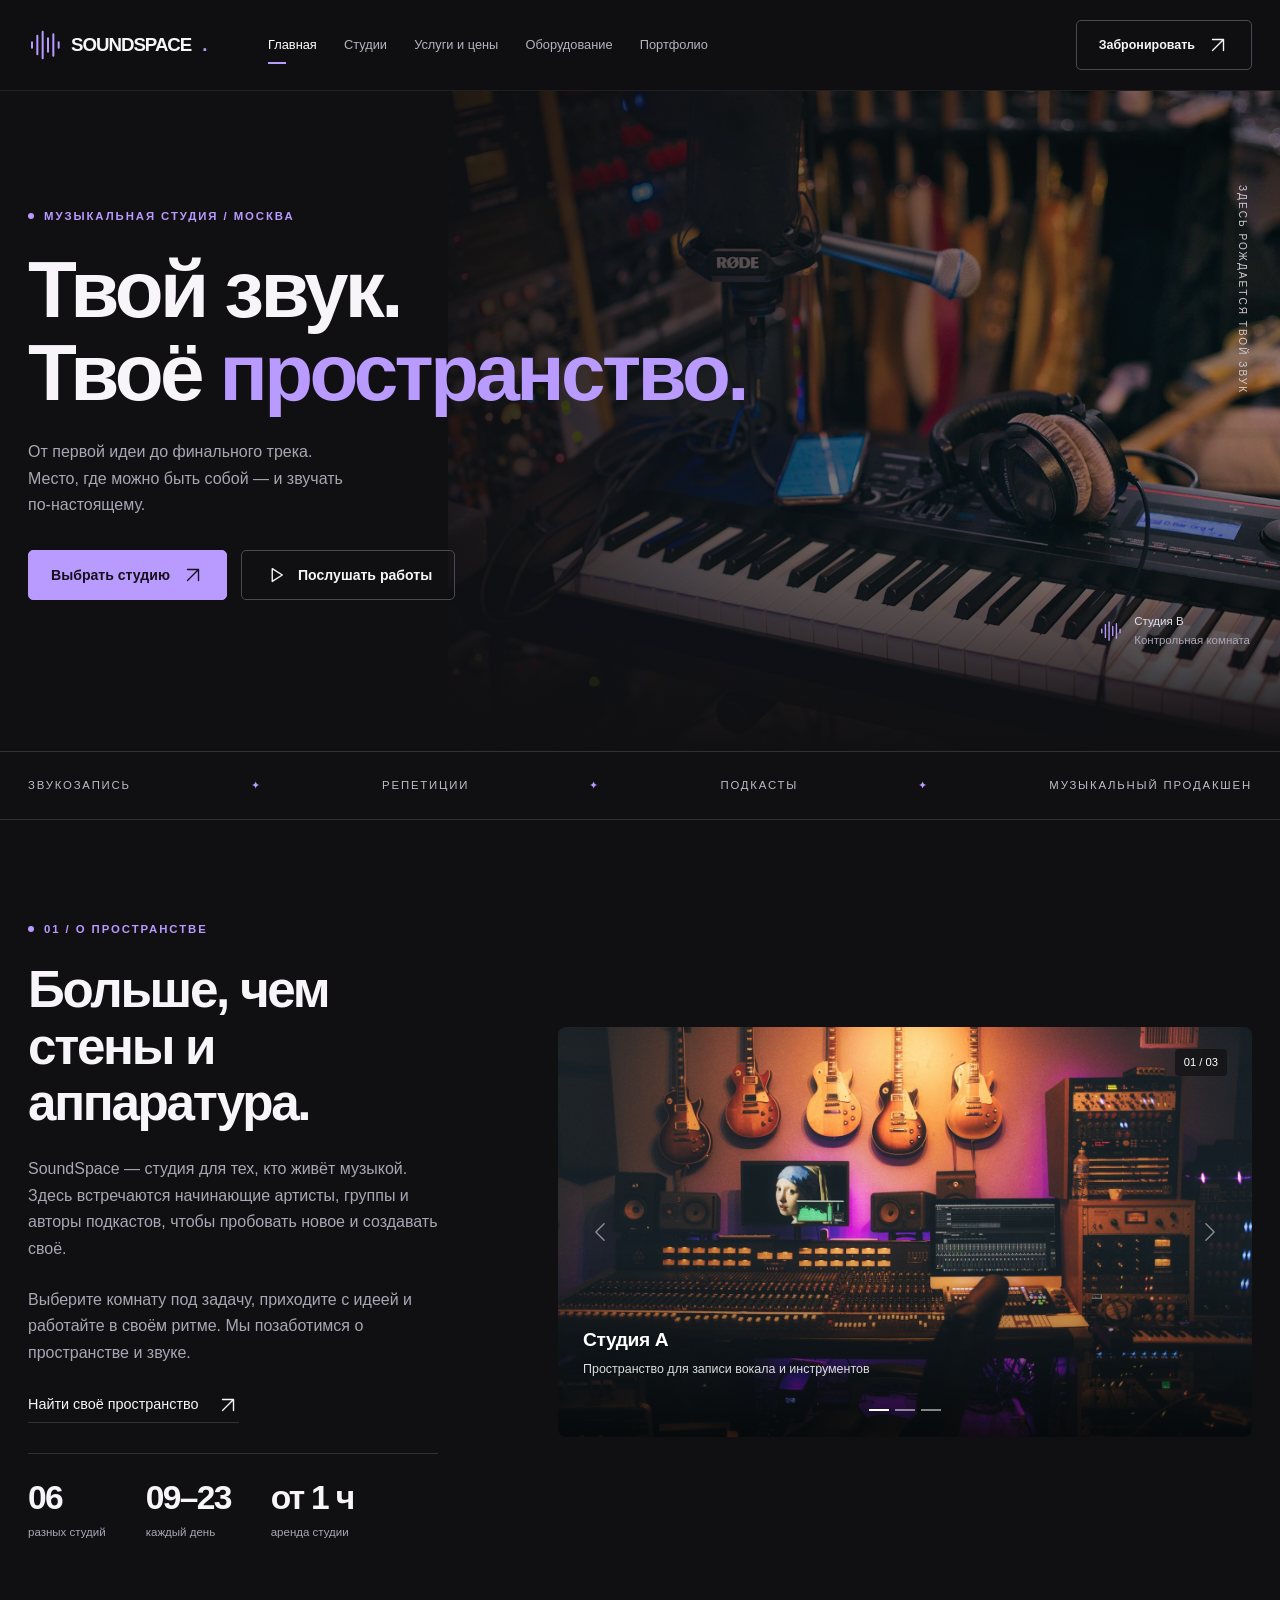
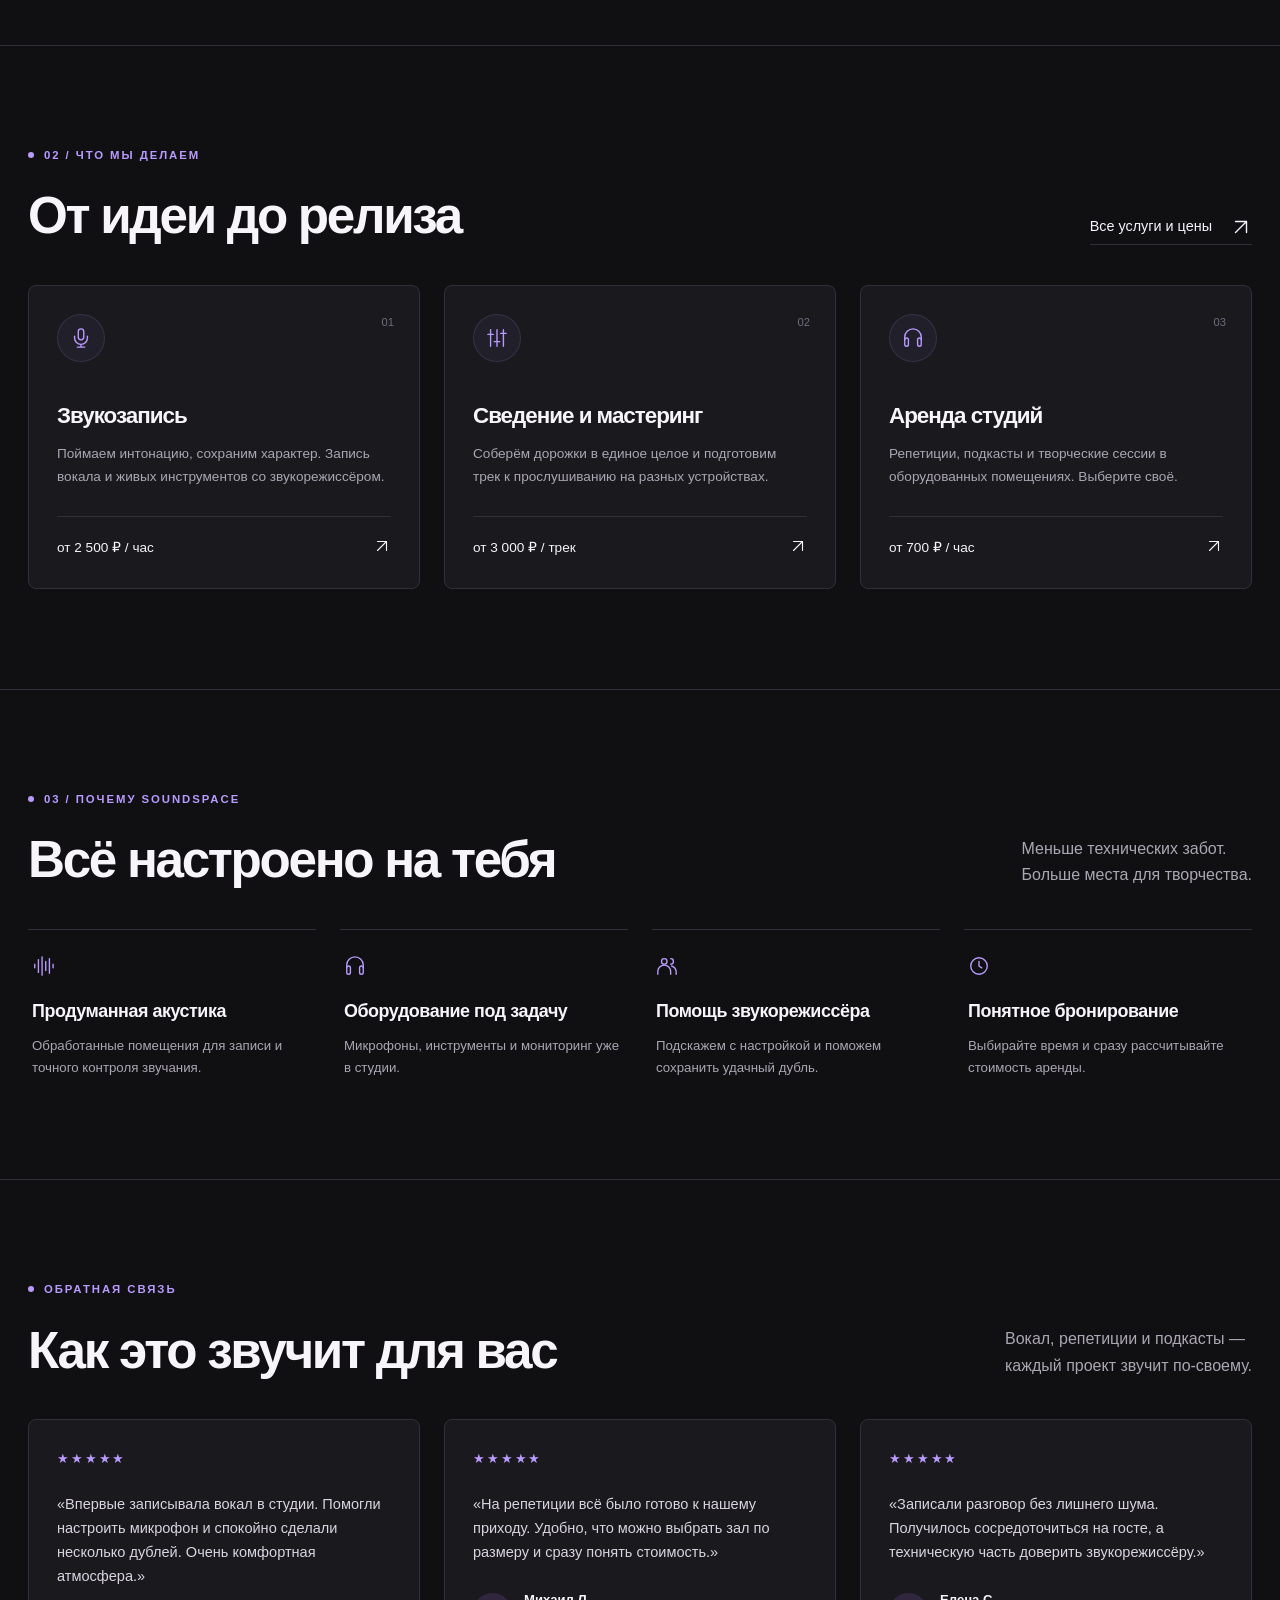
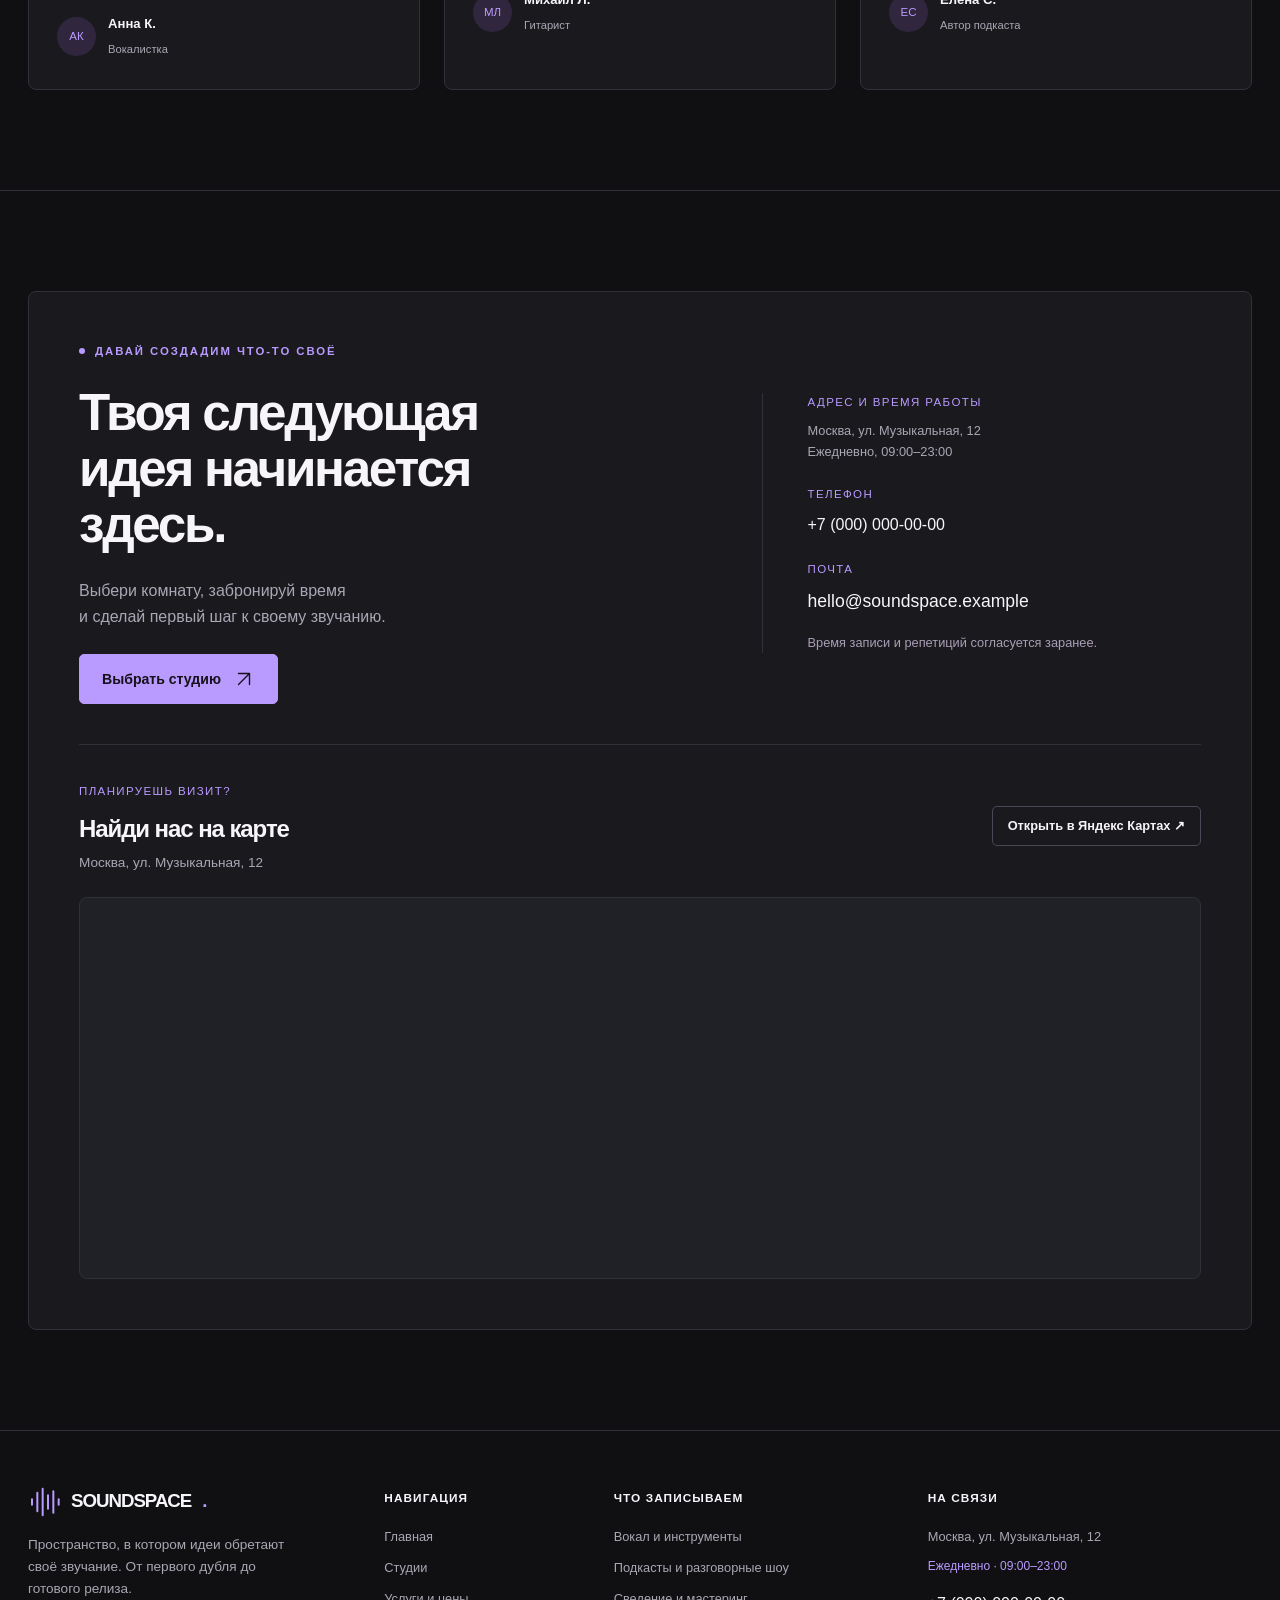
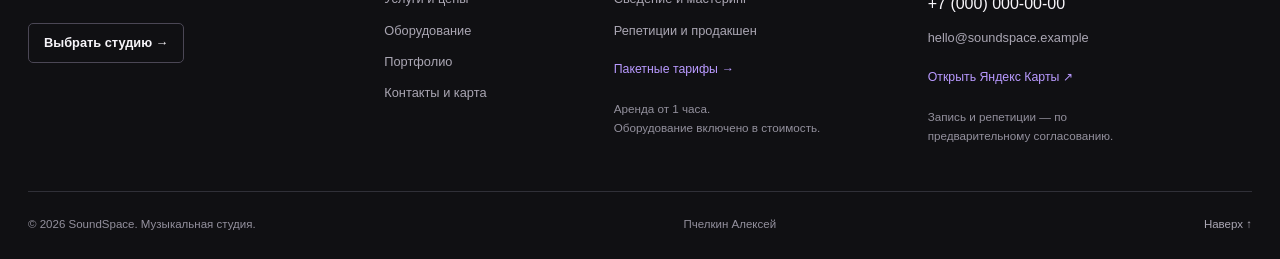
==== index.html @ 77007aad "Add Yandex map and expand shared footer" ====
<!DOCTYPE html>
<html lang="ru" data-bs-theme="dark">
  <head>
    <meta charset="UTF-8">
    <meta name="viewport" content="width=device-width, initial-scale=1">
    <meta name="description" content="Музыкальная студия SoundSpace: звукозапись, репетиции, подкасты и музыкальный продакшен.">
    <meta name="theme-color" content="#101013">
    <title>Музыкальная студия — SoundSpace</title>
    <link rel="icon" href="assets/images/favicon.svg" type="image/svg+xml">
    <link rel="stylesheet" href="assets/vendor/bootstrap/bootstrap.css">
    <link rel="stylesheet" href="assets/css/style.css">
    <script src="assets/vendor/bootstrap/bootstrap.bundle.js" defer></script>
    <script src="assets/js/data.js" defer></script>
    <script src="assets/js/main.js" defer></script>
  </head>
  <body>
    <a class="skip-link" href="#main">Перейти к содержимому</a>
    <header class="site-header">
      <nav class="navbar navbar-expand-lg" aria-label="Главная навигация">
        <div class="container">
          <a class="navbar-brand" href="index.html" aria-label="SoundSpace — главная"><svg class="icon brand-mark" width="24" height="24" viewBox="0 0 24 24" fill="none" stroke="currentColor" stroke-width="1.5" stroke-linecap="round" stroke-linejoin="round" aria-hidden="true"><path d="M3 10v4M7 5v14M11 2v20M15 7v10M19 4v16M23 10v4"/></svg>SOUNDSPACE<span class="accent" aria-hidden="true">.</span></a>
<button class="navbar-toggler" type="button" data-bs-toggle="collapse" data-bs-target="#main-nav" aria-controls="main-nav" aria-expanded="false" aria-label="Открыть меню"><svg class="icon " width="24" height="24" viewBox="0 0 24 24" fill="none" stroke="currentColor" stroke-width="1.5" stroke-linecap="round" stroke-linejoin="round" aria-hidden="true"><path d="M3 6h18M3 12h18M3 18h18"/></svg></button>
          <div class="collapse navbar-collapse" id="main-nav">
            <ul class="navbar-nav">
              <li class="nav-item">
                <a class="nav-link active" aria-current="page" href="index.html">Главная</a>
              </li>
              <li class="nav-item">
                <a class="nav-link "  href="studios.html">Студии</a>
              </li>
              <li class="nav-item">
                <a class="nav-link "  href="services.html">Услуги и цены</a>
              </li>
              <li class="nav-item">
                <a class="nav-link "  href="equipment.html">Оборудование</a>
              </li>
              <li class="nav-item">
                <a class="nav-link "  href="portfolio.html">Портфолио</a>
              </li>
            </ul>
            <a class="btn btn-outline-light nav-book" href="studios.html#studios">Забронировать <svg class="icon " width="24" height="24" viewBox="0 0 24 24" fill="none" stroke="currentColor" stroke-width="1.5" stroke-linecap="round" stroke-linejoin="round" aria-hidden="true"><path d="M6 18 18 6M6 6h12v12"/></svg></a>
          </div>
        </div>
      </nav>
    </header>
    <main id="main" tabindex="-1">
      <section class="hero" aria-labelledby="hero-title">
        <img class="hero-picture" src="assets/images/studio-b.jpg" alt="Микрофон, наушники и клавишные в студийном пространстве" width="1600" height="1067" fetchpriority="high">
        <div class="container">
          <div class="eyebrow">
            Музыкальная студия / Москва
          </div>
          <h1 id="hero-title">
            Твой звук.<span>Твоё <span class="accent" style="display:inline">пространство.</span></span>
          </h1>
          <p class="hero-copy">
            От первой идеи до финального трека.<br>Место, где можно быть собой — и звучать<br class="d-none d-md-block"> по-настоящему.
          </p>
          <div class="hero-actions">
            <a class="btn btn-primary" href="studios.html">Выбрать студию <svg class="icon " width="24" height="24" viewBox="0 0 24 24" fill="none" stroke="currentColor" stroke-width="1.5" stroke-linecap="round" stroke-linejoin="round" aria-hidden="true"><path d="M6 18 18 6M6 6h12v12"/></svg></a><a class="btn btn-outline-light" href="portfolio.html"><svg class="icon " width="24" height="24" viewBox="0 0 24 24" fill="none" stroke="currentColor" stroke-width="1.5" stroke-linecap="round" stroke-linejoin="round" aria-hidden="true"><path d="m9 5 11 7-11 7Z"/></svg>Послушать работы</a>
          </div>
          <span class="hero-topline">ЗДЕСЬ РОЖДАЕТСЯ ТВОЙ ЗВУК</span>
          <div class="hero-caption">
            <svg class="icon " width="24" height="24" viewBox="0 0 24 24" fill="none" stroke="currentColor" stroke-width="1.5" stroke-linecap="round" stroke-linejoin="round" aria-hidden="true"><path d="M3 10v4M7 5v14M11 2v20M15 7v10M19 4v16M23 10v4"/></svg><span>Студия B<br><span class="muted">Контрольная комната</span></span>
          </div>
        </div>
      </section>
      <div class="hero-bottom">
        <div class="container">
          <div class="discipline">
            <span>Звукозапись</span><b>✦</b><span>Репетиции</span><b>✦</b><span>Подкасты</span><b>✦</b><span>Музыкальный продакшен</span>
          </div>
        </div>
      </div>
      <section class="section">
        <div class="container">
          <div class="row g-5 align-items-center">
            <div class="col-lg-5">
              <div class="about-copy">
                <div class="eyebrow">
                  01 / О пространстве
                </div>
                <h2>
                  Больше, чем<br>стены и аппаратура.
                </h2>
                <p>
                  SoundSpace — студия для тех, кто живёт музыкой. Здесь встречаются начинающие артисты, группы и авторы подкастов, чтобы пробовать новое и создавать своё.
                </p>
                <p>
                  Выберите комнату под задачу, приходите с идеей и работайте в своём ритме. Мы позаботимся о пространстве и звуке.
                </p>
                <a class="arrow-link" href="studios.html">Найти своё пространство <svg class="icon " width="24" height="24" viewBox="0 0 24 24" fill="none" stroke="currentColor" stroke-width="1.5" stroke-linecap="round" stroke-linejoin="round" aria-hidden="true"><path d="M6 18 18 6M6 6h12v12"/></svg></a>
                <div class="about-stat">
                  <div>
                    <strong>06</strong><span>разных студий</span>
                  </div>
                  <div>
                    <strong>09–23</strong><span>каждый день</span>
                  </div>
                  <div>
                    <strong>от 1 ч</strong><span>аренда студии</span>
                  </div>
                </div>
              </div>
            </div>
            <div class="col-lg-7">
              <div id="spaces-carousel" class="carousel slide studio-carousel" aria-label="Фотографии помещений">
                <div class="carousel-indicators">
                  <button type="button" data-bs-target="#spaces-carousel" data-bs-slide-to="0" class="active" aria-current="true" aria-label="Фотография 1"></button><button type="button" data-bs-target="#spaces-carousel" data-bs-slide-to="1" class=""  aria-label="Фотография 2"></button><button type="button" data-bs-target="#spaces-carousel" data-bs-slide-to="2" class=""  aria-label="Фотография 3"></button>
                </div>
                <div class="carousel-inner">
                  <div class="carousel-item active">
                    <img src="assets/images/studio-a.jpg" alt="Пространство для записи вокала и инструментов" loading="lazy" width="1600" height="1067">
                    <div class="carousel-caption">
                      <h3>
                        Студия А
                      </h3>
                      <p>
                        Пространство для записи вокала и инструментов
                      </p>
                    </div>
                    <span class="photo-counter">01 / 03</span>
                  </div>
                  <div class="carousel-item ">
                    <img src="assets/images/studio-d.jpg" alt="Репетиционный зал для вашей группы" loading="lazy" width="1600" height="1067">
                    <div class="carousel-caption">
                      <h3>
                        Студия D
                      </h3>
                      <p>
                        Репетиционный зал для вашей группы
                      </p>
                    </div>
                    <span class="photo-counter">02 / 03</span>
                  </div>
                  <div class="carousel-item ">
                    <img src="assets/images/studio-e.jpg" alt="Камерное звучание акустических инструментов" loading="lazy" width="1600" height="1067">
                    <div class="carousel-caption">
                      <h3>
                        Студия E
                      </h3>
                      <p>
                        Камерное звучание акустических инструментов
                      </p>
                    </div>
                    <span class="photo-counter">03 / 03</span>
                  </div>
                </div>
                <button class="carousel-control-prev" type="button" data-bs-target="#spaces-carousel" data-bs-slide="prev"><span class="carousel-control-prev-icon" aria-hidden="true"></span><span class="visually-hidden">Предыдущая фотография</span></button><button class="carousel-control-next" type="button" data-bs-target="#spaces-carousel" data-bs-slide="next"><span class="carousel-control-next-icon" aria-hidden="true"></span><span class="visually-hidden">Следующая фотография</span></button>
              </div>
            </div>
          </div>
        </div>
      </section>
      <section class="section section-line">
        <div class="container">
          <div class="section-heading">
            <div>
              <div class="eyebrow">
                02 / Что мы делаем
              </div>
              <h2 class="mb-0">
                От идеи до релиза
              </h2>
            </div>
            <a class="arrow-link" href="services.html">Все услуги и цены <svg class="icon " width="24" height="24" viewBox="0 0 24 24" fill="none" stroke="currentColor" stroke-width="1.5" stroke-linecap="round" stroke-linejoin="round" aria-hidden="true"><path d="M6 18 18 6M6 6h12v12"/></svg></a>
          </div>
          <div class="row g-4">
            <div class="col-md-4">
              <article class="card service-card">
                <div class="service-icon">
                  <svg class="icon " width="24" height="24" viewBox="0 0 24 24" fill="none" stroke="currentColor" stroke-width="1.5" stroke-linecap="round" stroke-linejoin="round" aria-hidden="true"><rect x="9" y="2" width="6" height="12" rx="3"/><path d="M5 10v2a7 7 0 0 0 14 0v-2M12 19v3M8 22h8"/></svg>
                </div>
                <span class="service-num">01</span>
                <h3>
                  Звукозапись
                </h3>
                <p>
                  Поймаем интонацию, сохраним характер. Запись вокала и живых инструментов со звукорежиссёром.
                </p>
                <a class="price-line" href="services.html"><span>от 2 500 ₽ / час</span><svg class="icon " width="24" height="24" viewBox="0 0 24 24" fill="none" stroke="currentColor" stroke-width="1.5" stroke-linecap="round" stroke-linejoin="round" aria-hidden="true"><path d="M6 18 18 6M6 6h12v12"/></svg></a>
              </article>
            </div>
            <div class="col-md-4">
              <article class="card service-card">
                <div class="service-icon">
                  <svg class="icon " width="24" height="24" viewBox="0 0 24 24" fill="none" stroke="currentColor" stroke-width="1.5" stroke-linecap="round" stroke-linejoin="round" aria-hidden="true"><path d="M5 3v18M12 3v18M19 3v18"/><path d="M2 8h6M9 16h6M16 7h6"/></svg>
                </div>
                <span class="service-num">02</span>
                <h3>
                  Сведение и мастеринг
                </h3>
                <p>
                  Соберём дорожки в единое целое и подготовим трек к прослушиванию на разных устройствах.
                </p>
                <a class="price-line" href="services.html"><span>от 3 000 ₽ / трек</span><svg class="icon " width="24" height="24" viewBox="0 0 24 24" fill="none" stroke="currentColor" stroke-width="1.5" stroke-linecap="round" stroke-linejoin="round" aria-hidden="true"><path d="M6 18 18 6M6 6h12v12"/></svg></a>
              </article>
            </div>
            <div class="col-md-4">
              <article class="card service-card">
                <div class="service-icon">
                  <svg class="icon " width="24" height="24" viewBox="0 0 24 24" fill="none" stroke="currentColor" stroke-width="1.5" stroke-linecap="round" stroke-linejoin="round" aria-hidden="true"><path d="M3 14v-3a9 9 0 0 1 18 0v3"/><rect x="3" y="12" width="4" height="9" rx="2"/><rect x="17" y="12" width="4" height="9" rx="2"/></svg>
                </div>
                <span class="service-num">03</span>
                <h3>
                  Аренда студий
                </h3>
                <p>
                  Репетиции, подкасты и творческие сессии в оборудованных помещениях. Выберите своё.
                </p>
                <a class="price-line" href="services.html"><span>от 700 ₽ / час</span><svg class="icon " width="24" height="24" viewBox="0 0 24 24" fill="none" stroke="currentColor" stroke-width="1.5" stroke-linecap="round" stroke-linejoin="round" aria-hidden="true"><path d="M6 18 18 6M6 6h12v12"/></svg></a>
              </article>
            </div>
          </div>
        </div>
      </section>
      <section class="section section-line">
        <div class="container">
          <div class="section-heading">
            <div>
              <div class="eyebrow">
                03 / Почему SoundSpace
              </div>
              <h2 class="mb-0">
                Всё настроено на тебя
              </h2>
            </div>
            <p>
              Меньше технических забот.<br>Больше места для творчества.
            </p>
          </div>
          <div class="row g-4">
            <div class="col-sm-6 col-lg-3">
              <div class="feature">
                <svg class="icon " width="24" height="24" viewBox="0 0 24 24" fill="none" stroke="currentColor" stroke-width="1.5" stroke-linecap="round" stroke-linejoin="round" aria-hidden="true"><path d="M3 10v4M7 5v14M11 2v20M15 7v10M19 4v16M23 10v4"/></svg>
                <h3>
                  Продуманная акустика
                </h3>
                <p>
                  Обработанные помещения для записи и точного контроля звучания.
                </p>
              </div>
            </div>
            <div class="col-sm-6 col-lg-3">
              <div class="feature">
                <svg class="icon " width="24" height="24" viewBox="0 0 24 24" fill="none" stroke="currentColor" stroke-width="1.5" stroke-linecap="round" stroke-linejoin="round" aria-hidden="true"><path d="M3 14v-3a9 9 0 0 1 18 0v3"/><rect x="3" y="12" width="4" height="9" rx="2"/><rect x="17" y="12" width="4" height="9" rx="2"/></svg>
                <h3>
                  Оборудование под задачу
                </h3>
                <p>
                  Микрофоны, инструменты и мониторинг уже в студии.
                </p>
              </div>
            </div>
            <div class="col-sm-6 col-lg-3">
              <div class="feature">
                <svg class="icon " width="24" height="24" viewBox="0 0 24 24" fill="none" stroke="currentColor" stroke-width="1.5" stroke-linecap="round" stroke-linejoin="round" aria-hidden="true"><circle cx="9" cy="7" r="3"/><path d="M2 21v-3a7 7 0 0 1 14 0v3M16 4a3 3 0 0 1 0 6M22 21v-3a7 7 0 0 0-5-6"/></svg>
                <h3>
                  Помощь звукорежиссёра
                </h3>
                <p>
                  Подскажем с настройкой и поможем сохранить удачный дубль.
                </p>
              </div>
            </div>
            <div class="col-sm-6 col-lg-3">
              <div class="feature">
                <svg class="icon " width="24" height="24" viewBox="0 0 24 24" fill="none" stroke="currentColor" stroke-width="1.5" stroke-linecap="round" stroke-linejoin="round" aria-hidden="true"><circle cx="12" cy="12" r="9"/><path d="M12 7v5l3 2"/></svg>
                <h3>
                  Понятное бронирование
                </h3>
                <p>
                  Выбирайте время и сразу рассчитывайте стоимость аренды.
                </p>
              </div>
            </div>
          </div>
        </div>
      </section>
      <section class="section section-line">
        <div class="container">
          <div class="section-heading">
            <div>
              <div class="eyebrow">
                Обратная связь
              </div>
              <h2 class="mb-0">
                Как это звучит для вас
              </h2>
            </div>
            <p>
              Вокал, репетиции и подкасты —<br>каждый проект звучит по-своему.
            </p>
          </div>
          <div class="row g-4">
            <div class="col-md-4">
              <article class="review-card">
                <div class="stars" aria-label="Оценка: 5 из 5">
                  ★★★★★
                </div>
                <blockquote>«Впервые записывала вокал в студии. Помогли настроить микрофон и спокойно сделали несколько дублей. Очень комфортная атмосфера.»</blockquote>
                <div class="review-person">
                  <span class="avatar" aria-hidden="true">АК</span>
                  <div>
                    <strong>Анна К.</strong><small>Вокалистка</small>
                  </div>
                </div>
              </article>
            </div>
            <div class="col-md-4">
              <article class="review-card">
                <div class="stars" aria-label="Оценка: 5 из 5">
                  ★★★★★
                </div>
                <blockquote>«На репетиции всё было готово к нашему приходу. Удобно, что можно выбрать зал по размеру и сразу понять стоимость.»</blockquote>
                <div class="review-person">
                  <span class="avatar" aria-hidden="true">МЛ</span>
                  <div>
                    <strong>Михаил Л.</strong><small>Гитарист</small>
                  </div>
                </div>
              </article>
            </div>
            <div class="col-md-4">
              <article class="review-card">
                <div class="stars" aria-label="Оценка: 5 из 5">
                  ★★★★★
                </div>
                <blockquote>«Записали разговор без лишнего шума. Получилось сосредоточиться на госте, а техническую часть доверить звукорежиссёру.»</blockquote>
                <div class="review-person">
                  <span class="avatar" aria-hidden="true">ЕС</span>
                  <div>
                    <strong>Елена С.</strong><small>Автор подкаста</small>
                  </div>
                </div>
              </article>
            </div>
          </div>
        </div>
      </section>
      <section class="section section-line" id="contacts">
        <div class="container">
          <div class="contact-panel">
            <div class="row g-5 align-items-center">
              <div class="col-lg-7">
                <div class="eyebrow">
                  Давай создадим что-то своё
                </div>
                <h2>
                  Твоя следующая<br>идея начинается здесь.
                </h2>
                <p class="mt-4 mb-4">
                  Выбери комнату, забронируй время<br>и сделай первый шаг к своему звучанию.
                </p>
                <a class="btn btn-primary" href="studios.html">Выбрать студию <svg class="icon " width="24" height="24" viewBox="0 0 24 24" fill="none" stroke="currentColor" stroke-width="1.5" stroke-linecap="round" stroke-linejoin="round" aria-hidden="true"><path d="M6 18 18 6M6 6h12v12"/></svg></a>
              </div>
              <div class="col-lg-5">
                <div class="contact-details">
                  <div class="contact-group">
                    <span class="small-label">Адрес и время работы</span>
                    <p>
                      Москва, ул. Музыкальная, 12<br>Ежедневно, 09:00–23:00
                    </p>
                  </div>
                  <div class="contact-group">
                    <span class="small-label">Телефон</span><span>+7 (000) 000-00-00</span>
                  </div>
                  <div class="contact-group">
                    <span class="small-label">Почта</span><a href="mailto:hello@soundspace.example">hello@soundspace.example</a>
                  </div>
                  <p class="form-text mt-3 mb-0">
                    Время записи и репетиций согласуется заранее.
                  </p>
                </div>
              </div>
            </div>
            <div class="contact-map" id="studio-map" role="region" aria-labelledby="studio-map-heading">
              <div class="contact-map-heading">
                <div>
                  <span class="small-label accent">Планируешь визит?</span>
                  <h3 id="studio-map-heading">Найди нас на карте</h3>
                  <p>Москва, ул. Музыкальная, 12</p>
                </div>
                <a class="btn btn-outline-light btn-sm" href="https://yandex.ru/maps/?mode=search&amp;text=%D0%9C%D0%BE%D1%81%D0%BA%D0%B2%D0%B0%2C%20%D1%83%D0%BB.%20%D0%9C%D1%83%D0%B7%D1%8B%D0%BA%D0%B0%D0%BB%D1%8C%D0%BD%D0%B0%D1%8F%2C%2012" target="_blank" rel="noopener noreferrer">Открыть в Яндекс Картах ↗</a>
              </div>
              <div class="contact-map-frame">
                <iframe src="https://yandex.ru/map-widget/v1/?mode=search&amp;text=%D0%9C%D0%BE%D1%81%D0%BA%D0%B2%D0%B0%2C%20%D1%83%D0%BB.%20%D0%9C%D1%83%D0%B7%D1%8B%D0%BA%D0%B0%D0%BB%D1%8C%D0%BD%D0%B0%D1%8F%2C%2012&amp;lang=ru_RU" title="Яндекс Карта: Москва, ул. Музыкальная, 12" width="1120" height="380" loading="lazy" referrerpolicy="strict-origin-when-cross-origin" allowfullscreen></iframe>
              </div>
            </div>
          </div>
        </div>
      </section>
    </main>
    <footer class="site-footer">
      <div class="container">
        <div class="footer-top">
          <div class="footer-brand">
            <a class="navbar-brand" href="index.html" aria-label="SoundSpace — главная"><svg class="icon brand-mark" width="24" height="24" viewBox="0 0 24 24" fill="none" stroke="currentColor" stroke-width="1.5" stroke-linecap="round" stroke-linejoin="round" aria-hidden="true"><path d="M3 10v4M7 5v14M11 2v20M15 7v10M19 4v16M23 10v4"/></svg>SOUNDSPACE<span class="accent" aria-hidden="true">.</span></a>
            <p class="footer-description">
              Пространство, в котором идеи обретают своё звучание. От первого дубля до готового релиза.
            </p>
            <a class="btn btn-outline-light btn-sm footer-book" href="studios.html#studios">Выбрать студию →</a>
          </div>
          <nav class="footer-column" aria-label="Навигация в подвале">
            <h2 class="footer-heading">Навигация</h2>
            <ul class="footer-links">
              <li><a href="index.html">Главная</a></li>
              <li><a href="studios.html">Студии</a></li>
              <li><a href="services.html">Услуги и цены</a></li>
              <li><a href="equipment.html">Оборудование</a></li>
              <li><a href="portfolio.html">Портфолио</a></li>
              <li><a href="index.html#contacts">Контакты и карта</a></li>
            </ul>
          </nav>
          <div class="footer-column">
            <h2 class="footer-heading">Что записываем</h2>
            <ul class="footer-services">
              <li>Вокал и инструменты</li>
              <li>Подкасты и разговорные шоу</li>
              <li>Сведение и мастеринг</li>
              <li>Репетиции и продакшен</li>
            </ul>
            <a class="footer-accent-link" href="services.html#packages">Пакетные тарифы →</a>
            <p class="footer-note">Аренда от 1 часа.<br>Оборудование включено в стоимость.</p>
          </div>
          <div class="footer-column">
            <h2 class="footer-heading">На связи</h2>
            <address class="footer-contacts">
              <a href="index.html#studio-map">Москва, ул. Музыкальная, 12</a>
              <span class="footer-hours">Ежедневно · 09:00–23:00</span>
              <a class="footer-phone" href="tel:+70000000000">+7 (000) 000-00-00</a>
              <a href="mailto:hello@soundspace.example">hello@soundspace.example</a>
            </address>
            <a class="footer-accent-link" href="https://yandex.ru/maps/?mode=search&amp;text=%D0%9C%D0%BE%D1%81%D0%BA%D0%B2%D0%B0%2C%20%D1%83%D0%BB.%20%D0%9C%D1%83%D0%B7%D1%8B%D0%BA%D0%B0%D0%BB%D1%8C%D0%BD%D0%B0%D1%8F%2C%2012" target="_blank" rel="noopener noreferrer">Открыть Яндекс Карты ↗</a>
            <p class="footer-note">Запись и репетиции — по предварительному согласованию.</p>
          </div>
        </div>
        <div class="footer-bottom">
          <span>© 2026 SoundSpace. Музыкальная студия.</span><span>Пчелкин Алексей</span><a class="muted" href="#main">Наверх ↑</a>
        </div>
      </div>
    </footer>
    <noscript>
    <p class="container site-note">
      Включите JavaScript для работы фильтров, вкладок, каруселей, форм и модальных окон.
    </p>
    </noscript>
  </body>
</html>
---- assets/css/style.css ----
/* Общие стили сайта SoundSpace. Сетка и компоненты — Bootstrap. */
:root {
  --bg:#101013;
  --panel:#19191e;
  --panel-light:#202027;
  --line:#303038;
  --text:#f7f5fa;
  --muted:#aaa6b3;
  --accent:#b99aff;
  --accent-strong:#9a70ef;
  --bs-body-bg:var(--bg);
  --bs-body-color:var(--text);
  --bs-border-color:var(--line);
  --bs-primary:#b99aff;
  --bs-link-color:#b99aff;
  --bs-link-hover-color:#d3bfff;
  --bs-body-font-family:Arial,Helvetica,sans-serif;
}
html {
  scroll-behavior:smooth;
  scroll-padding-top:100px;
}
body {
  margin:0;
  font-size:16px;
  line-height:1.65;
  -webkit-font-smoothing:antialiased;
}
h1,h2,h3,h4 {
  font-weight:600;
  line-height:1.1;
  letter-spacing:-.045em;
}
h1 {
  font-size:clamp(2.75rem,6.5vw,5.5rem);
}
h2 {
  font-size:clamp(2rem,4vw,3.25rem);
}
h3 {
  font-size:1.5rem;
}
p {
  color:var(--muted);
}
a {
  text-decoration:none;
}
button,a,input,select,textarea {
  touch-action:manipulation;
}
button {
  font-family:inherit;
}
img {
  max-width:100%;
  object-fit:cover;
}
::selection {
  background:var(--accent);
  color:var(--bg);
}
:focus-visible {
  outline:3px solid var(--accent);
  outline-offset:5px;
}
main:focus {
  outline:none;
}
[hidden] {
  display:none!important;
}
.container {
  max-width:1280px;
  padding-right:28px;
  padding-left:28px;
}
.section {
  padding:100px 0;
}
.section-sm {
  padding:65px 0;
}
.section-line {
  border-top:1px solid var(--line);
}
.eyebrow {
  font-size:.71rem;
  font-weight:600;
  letter-spacing:.17em;
  text-transform:uppercase;
  color:var(--accent);
  margin-bottom:24px;
  display:flex;
  align-items:center;
  gap:10px;
}
.eyebrow:before {
  content:"";
  width:6px;
  height:6px;
  background:var(--accent);
  border-radius:50%;
  flex-shrink:0;
}
.section-title {
  margin-bottom:18px;
}
.section-heading {
  display:flex;
  justify-content:space-between;
  gap:30px;
  align-items:end;
  margin-bottom:40px;
}
.section-heading p {
  max-width:360px;
  margin:0;
}
.accent {
  color:var(--accent);
}
.muted {
  color:var(--muted);
}
.small-label {
  font-size:.72rem;
  letter-spacing:.12em;
  text-transform:uppercase;
}
.mono {
  font-variant-numeric:tabular-nums;
}
.icon {
  width:22px;
  height:22px;
  vertical-align:middle;
  flex-shrink:0;
}
.icon-lg {
  width:32px;
  height:32px;
}
.arrow-link {
  color:var(--text);
  font-size:.9rem;
  display:inline-flex;
  align-items:center;
  gap:18px;
  padding-bottom:5px;
  border-bottom:1px solid var(--line);
}
.arrow-link:hover {
  color:var(--accent);
  border-color:var(--accent);
}
.btn {
  padding:13px 22px;
  border-radius:5px;
  font-size:.88rem;
  font-weight:600;
  display:inline-flex;
  justify-content:center;
  align-items:center;
  gap:12px;
  min-height:48px;
}
.btn-primary {
  --bs-btn-bg:var(--accent);
  --bs-btn-color:#151019;
  --bs-btn-border-color:var(--accent);
  --bs-btn-hover-bg:#cbb2ff;
  --bs-btn-hover-color:#151019;
  --bs-btn-hover-border-color:#cbb2ff;
  --bs-btn-active-bg:#d3bfff;
  --bs-btn-active-color:#151019;
  --bs-btn-active-border-color:#d3bfff;
  --bs-btn-disabled-bg:#6a547f;
  --bs-btn-disabled-color:#fff;
  --bs-btn-disabled-border-color:#6a547f;
}
.btn-outline-light {
  --bs-btn-border-color:#4b4755;
  --bs-btn-color:var(--text);
  --bs-btn-hover-bg:#292530;
  --bs-btn-hover-color:#fff;
  --bs-btn-hover-border-color:var(--accent);
  --bs-btn-active-bg:#292530;
  --bs-btn-active-color:#fff;
}
.btn-sm {
  min-height:40px;
  padding:9px 15px;
  font-size:.8rem;
}
.skip-link {
  position:fixed;
  top:12px;
  left:12px;
  z-index:9999;
  transform:translateY(-160%);
  background:var(--accent);
  color:#101013;
  padding:10px 18px;
}
.skip-link:focus {
  transform:translateY(0);
}
/* Навигация и подвал одинаковы на пяти страницах. */
.site-header {
  border-bottom:1px solid #ffffff12;
  background:#101013f5;
  position:sticky;
  top:0;
  z-index:1020;
  backdrop-filter:blur(12px);
}
.navbar {
  min-height:90px;
  padding:12px 0;
}
.navbar-brand {
  color:var(--text);
  display:flex;
  align-items:center;
  gap:11px;
  font-size:1.17rem;
  font-weight:750;
  letter-spacing:-.055em;
  margin-right:48px;
}
.navbar-brand:hover {
  color:var(--accent);
}
.brand-mark {
  width:32px;
  height:32px;
  color:var(--accent);
}
.nav-link {
  font-size:.8rem;
  color:#b6b2c0;
  padding:.65rem .85rem!important;
  position:relative;
}
.nav-link:hover,.nav-link:focus {
  color:#fff;
}
.navbar-nav .nav-link.active {
  color:#fff;
}
.navbar-nav .nav-link.active:after {
  content:"";
  position:absolute;
  left:.85rem;
  bottom:2px;
  width:18px;
  height:2px;
  background:var(--accent);
}
.navbar-toggler {
  border:1px solid var(--line);
  padding:8px 10px;
  color:#fff;
}
.nav-book {
  margin-left:auto;
  font-size:.78rem;
  min-height:42px;
}
.site-footer {
  padding:55px 0 25px;
  border-top:1px solid var(--line);
}
.footer-top {
  display:grid;
  grid-template-columns:minmax(0,1.15fr) minmax(0,.7fr) minmax(0,1fr) minmax(0,1.15fr);
  gap:32px;
  margin-bottom:45px;
}
.footer-brand .navbar-brand {
  margin-right:0;
}
.footer-description {
  max-width:270px;
  font-size:.85rem;
  margin:16px 0 0;
}
.footer-book {
  margin-top:22px;
}
.footer-heading {
  font-size:.74rem;
  letter-spacing:.09em;
  line-height:1.4;
  text-transform:uppercase;
  color:var(--text);
  margin:4px 0 20px;
}
.footer-links,.footer-services {
  list-style:none;
  padding:0;
  margin:0;
  display:grid;
  gap:10px;
  font-size:.8rem;
  color:var(--muted);
}
.footer-links a,.footer-contacts a {
  color:var(--muted);
  overflow-wrap:anywhere;
}
.footer-links a:hover,.footer-contacts a:hover {
  color:var(--text);
}
.footer-accent-link {
  display:inline-block;
  font-size:.77rem;
  margin-top:18px;
  color:var(--accent);
}
.footer-accent-link:hover {
  color:#d3bfff;
}
.footer-contacts {
  display:grid;
  gap:10px;
  margin:0;
  font-style:normal;
  font-size:.8rem;
}
.footer-hours {
  color:var(--accent);
  font-size:.75rem;
}
.footer-contacts .footer-phone {
  color:var(--text);
  font-size:1rem;
  margin-top:4px;
}
.footer-bottom {
  padding-top:23px;
  border-top:1px solid var(--line);
  display:flex;
  justify-content:space-between;
  gap:15px;
  color:#93909d;
  font-size:.72rem;
}
.footer-note {
  font-size:.73rem;
  color:#93909d;
  max-width:235px;
  margin:18px 0 0;
}
.site-note {
  font-size:.76rem;
  color:var(--muted);
  border-left:2px solid var(--accent);
  padding-left:14px;
  margin-top:22px;
}
/* Главная страница. */
.hero {
  min-height:660px;
  position:relative;
  display:flex;
  align-items:center;
  overflow:hidden;
}
.hero-picture {
  position:absolute;
  inset:0 0 0 35%;
  width:65%;
  height:100%;
  opacity:.75;
  object-position:50% 48%;
}
.hero:after {
  content:"";
  position:absolute;
  inset:0;
  background:linear-gradient(90deg,#101013 9%,#101013f5 30%,#10101388 58%,#1010130a),linear-gradient(0deg,#101013,transparent 32%);
}
.hero .container {
  position:relative;
  z-index:1;
  padding-top:65px;
  padding-bottom:100px;
}
.hero h1 {
  max-width:800px;
  margin-bottom:25px;
  line-height:1.03;
  font-size:clamp(3rem,6.25vw,5.8rem);
}
.hero h1 span {
  display:block;
}
.hero-copy {
  max-width:410px;
  font-size:1rem;
  margin-bottom:32px;
}
.hero-actions {
  display:flex;
  gap:14px;
  flex-wrap:wrap;
}
.hero-caption {
  position:absolute;
  right:30px;
  bottom:50px;
  display:flex;
  gap:13px;
  align-items:center;
  font-size:.72rem;
  color:#e5dfed;
}
.hero-caption .icon {
  color:var(--accent);
}
.hero-topline {
  position:absolute;
  right:30px;
  top:43px;
  color:#d1cbd7;
  font-size:.63rem;
  letter-spacing:.2em;
  writing-mode:vertical-rl;
}
.hero-bottom {
  border-bottom:1px solid var(--line);
  border-top:1px solid var(--line);
}
.discipline {
  display:flex;
  justify-content:space-between;
  align-items:center;
  gap:18px;
  padding:24px 0;
  font-size:.71rem;
  letter-spacing:.16em;
  text-transform:uppercase;
  color:#c0bbc9;
}
.discipline b {
  color:var(--accent);
  font-weight:400;
}
.about-copy {
  max-width:410px;
}
.about-copy p {
  margin:25px 0;
}
.about-stat {
  display:flex;
  gap:40px;
  border-top:1px solid var(--line);
  padding-top:24px;
  margin-top:30px;
}
.about-stat strong {
  display:block;
  font-size:2.1rem;
  color:var(--text);
  letter-spacing:-.05em;
  line-height:1.2;
}
.about-stat span {
  font-size:.72rem;
  color:var(--muted);
}
.studio-carousel {
  --bs-carousel-caption-color:#fff;
  --bs-carousel-indicator-active-bg:#fff;
  --bs-carousel-control-icon-filter:none;
  border-radius:8px;
  overflow:hidden;
  position:relative;
}
.studio-carousel .carousel-item img {
  width:100%;
  height:410px;
}
.studio-carousel:after {
  pointer-events:none;
  content:"";
  position:absolute;
  inset:55% 0 0;
  background:linear-gradient(transparent,#000a);
}
.studio-carousel .carousel-caption {
  left:25px;
  bottom:38px;
  right:25px;
  text-align:left;
  z-index:1;
}
.studio-carousel .carousel-caption h3 {
  font-size:1.2rem;
  letter-spacing:-.02em;
}
.studio-carousel .carousel-caption p {
  font-size:.78rem;
  color:#ddd;
  margin:0;
}
.carousel-indicators {
  z-index:2;
}
.carousel-indicators [data-bs-target] {
  width:20px;
  height:2px;
}
.carousel-control-prev,.carousel-control-next {
  width:12%;
  z-index:2;
}
.carousel-control-prev-icon,.carousel-control-next-icon {
  width:22px;
  height:22px;
}
.service-card {
  background:var(--panel);
  border:1px solid var(--line);
  border-radius:8px;
  padding:28px;
  height:100%;
  transition:border-color .2s,transform .2s;
  position:relative;
}
.service-card:hover {
  border-color:#736186;
  transform:translateY(-3px);
}
.service-icon {
  color:var(--accent);
  width:48px;
  height:48px;
  display:flex;
  align-items:center;
  justify-content:center;
  background:#b99aff0d;
  border:1px solid #b99aff22;
  border-radius:50%;
  margin-bottom:42px;
}
.service-card .service-num {
  position:absolute;
  right:25px;
  top:27px;
  color:#716b7c;
  font-size:.7rem;
}
.service-card h3 {
  font-size:1.4rem;
  margin-bottom:15px;
}
.service-card p {
  font-size:.85rem;
  margin-bottom:28px;
}
.service-card .price-line {
  padding-top:20px;
  border-top:1px solid var(--line);
  display:flex;
  justify-content:space-between;
  gap:15px;
  font-size:.85rem;
}
.service-card .price-line .icon {
  width:18px;
  height:18px;
}
.service-card a {
  color:var(--text);
}
.feature {
  border-top:1px solid var(--line);
  padding:25px 4px 0;
}
.feature .icon {
  color:var(--accent);
  margin-bottom:25px;
}
.feature h3 {
  font-size:1.12rem;
  letter-spacing:-.025em;
  margin-bottom:14px;
}
.feature p {
  font-size:.83rem;
  margin:0;
}
.review-card {
  padding:28px;
  background:var(--panel);
  border:1px solid var(--line);
  border-radius:8px;
  height:100%;
}
.stars {
  color:var(--accent);
  font-size:.82rem;
  letter-spacing:.14em;
  margin-bottom:22px;
}
.review-card blockquote {
  color:#d9d4e0;
  font-size:.91rem;
  margin:0 0 25px;
}
.review-person {
  display:flex;
  align-items:center;
  gap:12px;
}
.avatar {
  display:grid;
  place-items:center;
  width:39px;
  height:39px;
  background:#30263e;
  color:var(--accent);
  border-radius:50%;
  font-size:.72rem;
}
.review-person strong {
  font-size:.82rem;
  display:block;
}
.review-person small {
  font-size:.7rem;
  color:var(--muted);
}
.contact-panel {
  padding:50px;
  background:var(--panel);
  border:1px solid var(--line);
  border-radius:8px;
}
.contact-panel h2 {
  max-width:500px;
}
.contact-details {
  padding-left:45px;
  border-left:1px solid var(--line);
}
.contact-details a {
  color:var(--text);
  font-size:1.1rem;
}
.contact-details p {
  font-size:.8rem;
  margin-bottom:10px;
}
.contact-details .small-label {
  color:var(--accent);
  display:block;
  margin-bottom:8px;
}
.contact-details .contact-group+.contact-group {
  margin-top:22px;
}
.contact-map {
  margin-top:40px;
  padding-top:32px;
  border-top:1px solid var(--line);
}
.contact-map-heading {
  display:flex;
  justify-content:space-between;
  align-items:center;
  gap:24px;
  margin-bottom:22px;
}
.contact-map-heading h3 {
  margin:12px 0 10px;
}
.contact-map-heading p {
  margin:0;
  font-size:.85rem;
}
.contact-map-heading .btn {
  flex-shrink:0;
}
.contact-map-frame {
  overflow:hidden;
  border:1px solid var(--line);
  border-radius:8px;
  background:var(--panel-light);
}
.contact-map-frame iframe {
  display:block;
  width:100%;
  height:380px;
  border:0;
  color-scheme:light;
}
/* Внутренние страницы, карточки и фильтры. */
.page-heading {
  padding:65px 0 45px;
}
.breadcrumb {
  font-size:.72rem;
  --bs-breadcrumb-divider-color:#777080;
  margin-bottom:35px;
}
.breadcrumb a {
  color:var(--muted);
}
.breadcrumb-item.active {
  color:var(--accent);
}
.page-heading h1 {
  font-size:clamp(2.8rem,5.2vw,4.5rem);
  margin-bottom:20px;
}
.page-heading .page-intro {
  max-width:600px;
  font-size:.98rem;
  margin:0;
}
.page-count {
  color:var(--accent);
  font-size:5rem;
  line-height:1;
  letter-spacing:-.07em;
}
.page-count span {
  display:block;
  font-size:.7rem;
  letter-spacing:.08em;
  color:var(--muted);
  text-transform:uppercase;
  margin-top:14px;
}
.filter-bar {
  display:flex;
  justify-content:space-between;
  align-items:center;
  border-top:1px solid var(--line);
  border-bottom:1px solid var(--line);
  padding:18px 0;
  margin-bottom:24px;
  gap:16px;
}
.result-count {
  font-size:.8rem;
  color:var(--muted);
}
.filter-panel {
  background:var(--panel);
  border:1px solid var(--line);
  border-radius:8px;
  padding:25px;
  margin-bottom:30px;
}
.filter-panel label {
  font-size:.78rem;
  margin-bottom:8px;
}
.form-range::-webkit-slider-thumb {
  background:var(--accent);
}
.form-range::-moz-range-thumb {
  background:var(--accent);
}
.form-range:focus::-webkit-slider-thumb {
  box-shadow:0 0 0 .25rem #b99aff44;
}
.room-card {
  background:var(--panel);
  border:1px solid var(--line);
  border-radius:8px;
  overflow:hidden;
  height:100%;
  transition:border-color .2s;
}
.room-card:hover {
  border-color:#736186;
}
.room-image {
  height:245px;
  width:100%;
  transition:transform .5s;
}
.room-card:hover .room-image {
  transform:scale(1.035);
}
.room-image-wrap {
  position:relative;
  overflow:hidden;
}
.room-tag {
  position:absolute;
  left:18px;
  top:18px;
  background:#111015e6;
  border:1px solid #ffffff24;
  color:#ebe4f6;
  backdrop-filter:blur(5px);
  padding:5px 10px;
  border-radius:3px;
  font-size:.62rem;
  letter-spacing:.05em;
}
.room-number {
  position:absolute;
  right:18px;
  bottom:16px;
  color:#fff;
  font-size:.72rem;
  background:#111015ab;
  padding:3px 8px;
}
.room-body {
  padding:25px;
}
.room-body h2 {
  font-size:1.4rem;
  letter-spacing:-.035em;
  margin-bottom:12px;
}
.room-meta {
  display:flex;
  gap:20px;
  flex-wrap:wrap;
  color:var(--muted);
  font-size:.75rem;
  margin-bottom:18px;
}
.room-meta span {
  display:flex;
  align-items:center;
  gap:6px;
}
.room-meta .icon {
  width:16px;
  height:16px;
}
.room-description {
  font-size:.82rem;
  min-height:54px;
  margin-bottom:20px;
}
.room-features {
  list-style:none;
  padding:0;
  display:flex;
  gap:7px;
  flex-wrap:wrap;
  margin-bottom:25px;
}
.room-features li {
  background:#ffffff06;
  border:1px solid #ffffff10;
  padding:4px 8px;
  color:#bcb5c7;
  font-size:.66rem;
  border-radius:3px;
}
.room-book {
  padding-top:20px;
  border-top:1px solid var(--line);
  display:flex;
  align-items:center;
  justify-content:space-between;
  gap:10px;
}
.room-book strong {
  font-size:1.25rem;
  letter-spacing:-.04em;
}
.room-book small {
  font-size:.73rem;
  color:var(--muted);
}
.empty-state {
  border:1px dashed #655575;
  border-radius:8px;
  padding:50px 20px;
  text-align:center;
}
.empty-state h3 {
  font-size:1.4rem;
}
.empty-state p {
  font-size:.85rem;
}
.help-strip {
  padding:30px;
  border:1px solid var(--line);
  border-radius:8px;
  display:flex;
  justify-content:space-between;
  align-items:center;
  gap:25px;
  margin-top:45px;
  background:linear-gradient(100deg,#b99aff10,transparent);
}
.help-strip h3 {
  font-size:1.35rem;
  margin-bottom:8px;
}
.help-strip p {
  font-size:.8rem;
  margin:0;
}
.nav-tabs {
  border-bottom:1px solid var(--line);
  gap:10px;
  margin-bottom:32px;
  flex-wrap:wrap;
}
.nav-tabs .nav-link {
  background:none;
  border:0!important;
  border-radius:0;
  color:var(--muted);
  padding:13px 18px!important;
  font-size:.84rem;
  min-height:48px;
}
.nav-tabs .nav-link.active {
  background:none;
  color:var(--accent);
  box-shadow:inset 0 -2px var(--accent);
}
.nav-tabs .nav-link:hover {
  color:#fff;
}
.service-full .service-icon {
  margin-bottom:30px;
}
.service-full {
  display:flex;
  flex-direction:column;
  min-height:355px;
}
.service-full p {
  flex-grow:1;
}
.service-unit {
  font-size:.75rem;
  color:var(--muted);
  font-weight:400;
}
.service-full .price-line {
  align-items:center;
  margin-bottom:20px;
}
.service-full .price-line strong {
  font-size:1.3rem;
}
.table {
  --bs-table-bg:transparent;
  --bs-table-color:var(--muted);
  --bs-table-border-color:var(--line);
  font-size:.85rem;
}
.table>:not(caption)>*>* {
  padding:22px 18px;
}
.table thead th {
  color:var(--text);
  font-weight:500;
  background:var(--panel);
}
.table thead th:first-child {
  min-width:200px;
}
.table thead th:not(:first-child) {
  min-width:170px;
}
.table .featured {
  background:#b99aff0b;
}
.table .price {
  color:var(--text);
  font-size:1.25rem;
}
.table caption {
  color:var(--muted);
  font-size:.74rem;
  padding-top:14px;
}
.table .check {
  color:var(--accent);
}
.accordion {
  --bs-accordion-bg:transparent;
  --bs-accordion-border-color:var(--line);
  --bs-accordion-active-bg:transparent;
  --bs-accordion-color:var(--muted);
  --bs-accordion-active-color:var(--accent);
  --bs-accordion-btn-color:var(--text);
  --bs-accordion-btn-focus-box-shadow:0 0 0 .2rem #b99aff33;
}
.accordion-item {
  border-right:0;
  border-left:0;
  border-radius:0!important;
}
.accordion-button {
  padding:24px 0;
  font-size:.97rem;
}
.accordion-button:after {
  filter:brightness(0) invert(.8);
}
.accordion-body {
  padding:0 40px 25px 0;
  font-size:.85rem;
  line-height:1.8;
}
.equipment-toolbar {
  display:flex;
  align-items:center;
  justify-content:space-between;
  gap:20px;
  margin-bottom:25px;
}
.search-box {
  position:relative;
  max-width:360px;
  width:100%;
}
.search-box .icon {
  position:absolute;
  left:14px;
  top:15px;
  width:18px;
  height:18px;
  color:var(--muted);
}
.search-box input {
  padding-left:42px;
}
.gear-card {
  border:1px solid var(--line);
  border-radius:8px;
  overflow:hidden;
  background:var(--panel);
  height:100%;
  display:flex;
  flex-direction:column;
}
.gear-card img {
  width:100%;
  height:235px;
}
.gear-body {
  padding:24px;
  display:flex;
  flex-direction:column;
  flex:1;
}
.gear-category {
  color:var(--accent);
  font-size:.65rem;
  text-transform:uppercase;
  letter-spacing:.12em;
  margin-bottom:14px;
}
.gear-body h3 {
  font-size:1.25rem;
  letter-spacing:-.025em;
}
.gear-body p {
  font-size:.8rem;
  flex-grow:1;
  margin:12px 0 20px;
}
.gear-body button {
  align-self:flex-start;
}
.gear-specs {
  margin:20px 0;
  font-size:.82rem;
}
.gear-specs div {
  display:flex;
  justify-content:space-between;
  gap:20px;
  padding:12px 0;
  border-bottom:1px solid var(--line);
}
.gear-specs dt {
  font-weight:400;
  color:var(--muted);
}
.gear-specs dd {
  margin:0;
  text-align:right;
}
.equipment-modal-image {
  width:100%;
  height:270px;
  border-radius:6px;
  margin-bottom:25px;
}
.portfolio-card {
  border:1px solid var(--line);
  border-radius:8px;
  background:var(--panel);
  overflow:hidden;
  height:100%;
}
.portfolio-image {
  width:100%;
  height:280px;
}
.portfolio-body {
  padding:26px;
}
.portfolio-tags {
  color:var(--accent);
  font-size:.65rem;
  letter-spacing:.1em;
  text-transform:uppercase;
  margin-bottom:14px;
}
.portfolio-body h2 {
  font-size:1.55rem;
  margin-bottom:5px;
}
.portfolio-artist {
  font-size:.82rem;
  margin-bottom:20px;
}
.portfolio-body audio {
  width:100%;
  height:40px;
  color-scheme:dark;
}
.portfolio-credits {
  font-size:.73rem;
  border-top:1px solid var(--line);
  padding-top:18px;
  margin-top:20px;
  margin-bottom:0;
}
.collab-list {
  list-style:none;
  padding:0;
  margin-top:25px;
}
.collab-list li {
  padding:15px 0;
  border-bottom:1px solid var(--line);
  display:flex;
  align-items:center;
  gap:12px;
  font-size:.86rem;
}
.collab-list .icon {
  color:var(--accent);
  width:18px;
}
.workflow-number {
  font-size:.72rem;
  color:var(--accent);
  margin-bottom:30px;
  display:block;
}
/* Формы, сообщения об ошибках и модальные окна. */
.modal {
  --bs-modal-bg:#1b1920;
  --bs-modal-border-color:#3d3549;
  --bs-modal-border-radius:10px;
  --bs-modal-color:var(--text);
}
.modal-backdrop {
  --bs-backdrop-opacity:.8;
}
.modal-header {
  padding:25px 28px;
  border-color:var(--line);
}
.modal-title {
  font-size:1.5rem;
  letter-spacing:-.035em;
}
.modal-body {
  padding:25px 28px;
}
.modal-footer {
  padding:18px 28px;
  border-color:var(--line);
}
.btn-close {
  filter:invert(1);
  opacity:.7;
}
.form-label {
  font-size:.8rem;
  color:#d3ccde;
  margin-bottom:7px;
}
.form-control,.form-select {
  border:1px solid #49414f;
  background-color:#121115;
  color:var(--text);
  border-radius:5px;
  padding:11px 13px;
  font-size:.86rem;
  min-height:47px;
  color-scheme:dark;
}
.form-control:focus,.form-select:focus {
  background-color:#121115;
  color:var(--text);
  border-color:var(--accent);
  box-shadow:0 0 0 .2rem #b99aff20;
}
.form-control::placeholder {
  color:#8c8396;
}
.form-control:disabled,.form-control[readonly] {
  background:#26212d;
  color:#c9bfda;
}
.form-select {
  --bs-form-select-bg-img:url("data:image/svg+xml,%3csvg xmlns='http://www.w3.org/2000/svg' viewBox='0 0 16 16'%3e%3cpath fill='none' stroke='%23c2b6d0' stroke-linecap='round' stroke-linejoin='round' stroke-width='2' d='m2 5 6 6 6-6'/%3e%3c/svg%3e");
}
.form-text {
  font-size:.7rem;
  color:#a99eb5;
}
.invalid-feedback {
  font-size:.73rem;
  color:#ffacb5;
}
.form-control.is-invalid,.form-select.is-invalid {
  border-color:#ff8192;
}
.form-control.is-invalid:focus {
  box-shadow:0 0 0 .2rem #ff819222;
}
.form-note {
  font-size:.73rem;
  margin-bottom:20px;
}
.booking-summary {
  padding:18px;
  background:#b99aff0b;
  border:1px solid #b99aff30;
  border-radius:6px;
  margin-top:22px;
  display:flex;
  justify-content:space-between;
  align-items:center;
  gap:15px;
}
.booking-summary small {
  font-size:.75rem;
  color:var(--muted);
  display:block;
}
.booking-summary strong {
  font-size:1.5rem;
  line-height:1.2;
  color:var(--accent);
}
.booking-summary #booking-breakdown {
  font-size:.74rem;
  color:var(--muted);
}
.form-submit {
  width:100%;
  margin-top:22px;
}
.success-view {
  text-align:center;
  padding:15px 5px;
}
.success-icon {
  width:65px;
  height:65px;
  border-radius:50%;
  background:#b99aff15;
  color:var(--accent);
  display:grid;
  place-items:center;
  margin:0 auto 25px;
}
.success-view h3 {
  font-size:1.7rem;
  margin-bottom:17px;
}
.success-view p {
  font-size:.88rem;
}
.success-details {
  text-align:left;
  padding:18px;
  background:#121115;
  border:1px solid var(--line);
  border-radius:6px;
  color:var(--text)!important;
  white-space:pre-line;
  margin:22px 0;
}
.photo-counter {
  position:absolute;
  right:25px;
  top:22px;
  z-index:1;
  font-size:.7rem;
  color:#fff;
  background:#101013b3;
  padding:4px 9px;
  border-radius:4px;
}
.btn-detail {
  background:none;
  border:0;
  border-bottom:1px solid var(--line);
  border-radius:0;
  padding:0 0 5px;
  text-align:left;
}
@media(min-width:1400px) {
  .hero {
    min-height:720px;
  }
  .hero .container {
    padding-top:85px;
    padding-bottom:120px;
  }
}
@media(max-width:1199px) {
  .navbar-brand {
    margin-right:20px;
  }
  .nav-link {
    padding:.65rem .6rem!important;
    font-size:.76rem;
  }
  .navbar-nav .nav-link.active:after {
    left:.6rem;
  }
  .nav-book {
    padding:10px 14px;
  }
  .hero h1 {
    font-size:5rem;
  }
  .hero-caption {
    right:28px;
    bottom:32px;
  }
}
@media(max-width:991px) {
  .navbar {
    min-height:76px;
  }
  .navbar-collapse {
    padding:18px 0 12px;
  }
  .navbar-nav .nav-link {
    padding:12px 0!important;
    font-size:.92rem;
  }
  .navbar-nav .nav-link.active:after {
    left:0;
    bottom:6px;
  }
  .nav-book {
    margin:16px 0 0;
  }
  .section {
    padding:75px 0;
  }
  .hero {
    min-height:620px;
  }
  .hero h1 {
    font-size:4.5rem;
    max-width:650px;
  }
  .hero-picture {
    inset:0 0 0 25%;
    width:75%;
    opacity:.6;
  }
  .hero-caption {
    display:none;
  }
  .contact-details {
    padding-left:0;
    border-left:0;
    border-top:1px solid var(--line);
    padding-top:30px;
    margin-top:15px;
  }
  .contact-panel {
    padding:35px;
  }
  .about-copy {
    max-width:none;
    margin-bottom:35px;
  }
  .footer-top {
    grid-template-columns:repeat(2,minmax(0,1fr));
    gap:35px;
  }
  .footer-note {
    max-width:none;
  }
  .room-image {
    height:260px;
  }
  .page-heading {
    padding-top:45px;
  }
}
@media(max-width:767px) {
  .container {
    padding-left:22px;
    padding-right:22px;
  }
  .section {
    padding:60px 0;
  }
  .section-sm {
    padding:45px 0;
  }
  .hero {
    min-height:610px;
  }
  .hero h1 {
    font-size:clamp(2.6rem,8.3vw,4rem);
    line-height:1.09;
  }
  .hero .container {
    padding-top:65px;
    padding-bottom:60px;
  }
  .hero-picture {
    inset:0;
    width:100%;
    opacity:.45;
    object-position:60% center;
  }
  .hero:after {
    background:linear-gradient(90deg,#101013eb,#10101380),linear-gradient(0deg,#101013,transparent 50%);
  }
  .hero-copy {
    font-size:.9rem;
    max-width:350px;
  }
  .hero-topline {
    display:none;
  }
  .hero .eyebrow {
    font-size:.61rem;
    letter-spacing:.13em;
  }
  .hero-actions {
    gap:10px;
  }
  .hero-actions .btn {
    font-size:.8rem;
    padding:13px 16px;
  }
  .discipline {
    display:grid;
    grid-template-columns:1fr 1fr;
    gap:14px;
    font-size:.6rem;
    padding:20px 0;
  }
  .discipline b {
    display:none;
  }
  .section-heading {
    align-items:flex-start;
    flex-direction:column;
    gap:18px;
    margin-bottom:30px;
  }
  .section-heading p {
    max-width:none;
    font-size:.9rem;
  }
  .studio-carousel .carousel-item img {
    height:320px;
  }
  .contact-panel {
    padding:28px 22px;
  }
  .contact-panel .btn {
    margin-top:12px;
  }
  .footer-top {
    margin-bottom:30px;
    gap:25px;
  }
  .contact-map-heading {
    flex-direction:column;
    align-items:flex-start;
    gap:18px;
  }
  .contact-map-frame iframe {
    height:320px;
  }
  .footer-bottom {
    flex-direction:column;
    font-size:.69rem;
  }
  .page-heading h1 {
    font-size:2.9rem;
  }
  .page-heading {
    padding-bottom:30px;
  }
  .breadcrumb {
    margin-bottom:28px;
  }
  .filter-panel {
    padding:20px;
  }
  .room-image {
    height:250px;
  }
  .help-strip {
    align-items:flex-start;
    flex-direction:column;
    padding:25px;
  }
  .help-strip .btn {
    width:100%;
  }
  .nav-tabs {
    gap:0;
  }
  .nav-tabs .nav-link {
    padding:12px 13px!important;
    font-size:.78rem;
  }
  .equipment-toolbar {
    align-items:stretch;
    flex-direction:column;
    gap:12px;
  }
  .search-box {
    max-width:none;
  }
  .modal-header {
    padding:22px;
  }
  .modal-body {
    padding:22px;
  }
  .modal-dialog {
    margin:12px;
  }
  .portfolio-image {
    height:290px;
  }
  .gear-card img {
    height:250px;
  }
  .about-stat {
    gap:35px;
  }
  .booking-summary {
    align-items:flex-start;
    flex-direction:column;
  }
  .booking-summary strong {
    font-size:1.8rem;
  }
}
@media(max-width:575px) {
  .footer-top {
    grid-template-columns:minmax(0,1fr);
    gap:30px;
  }
  .footer-heading {
    margin-bottom:14px;
  }
}
@media(prefers-reduced-motion:reduce) {
  html {
    scroll-behavior:auto;
  }
  *,*:before,*:after {
    animation:none!important;
    transition:none!important;
  }
  .room-card:hover .room-image,.service-card:hover {
    transform:none;
  }
}
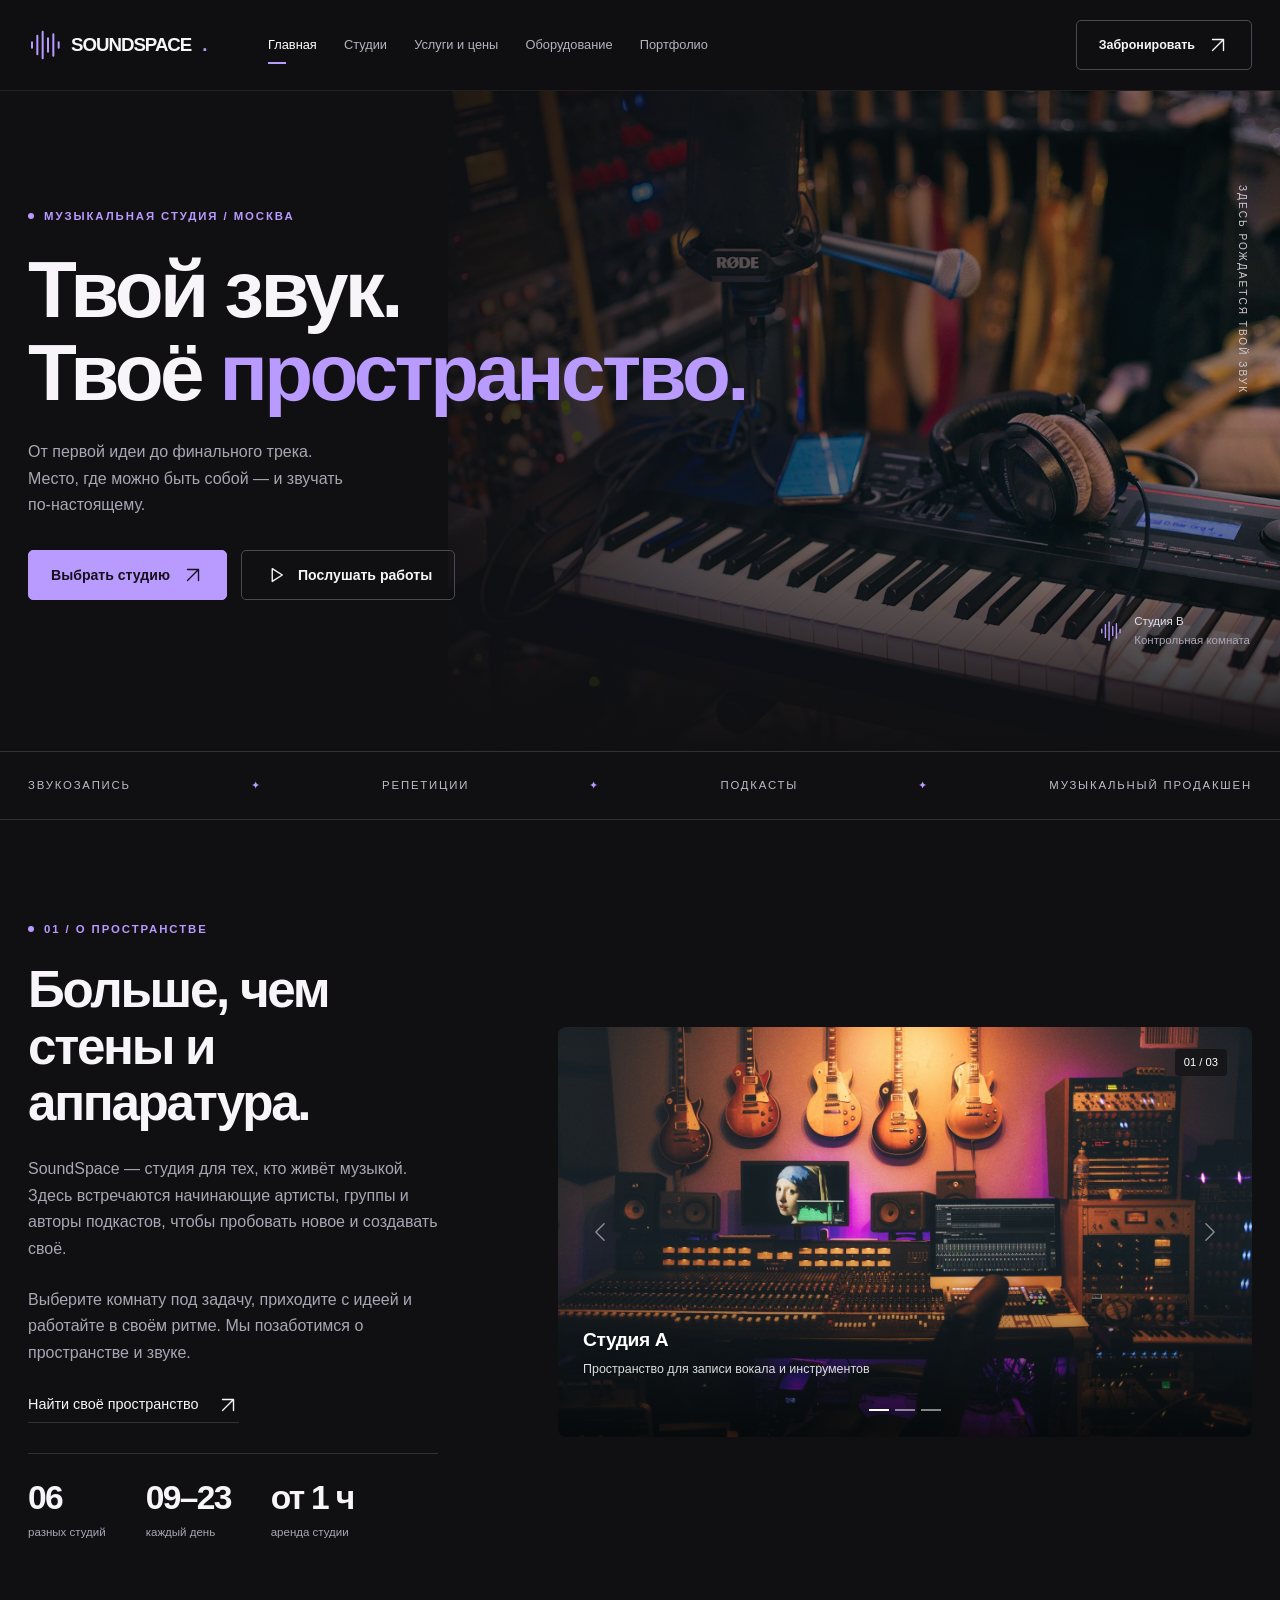
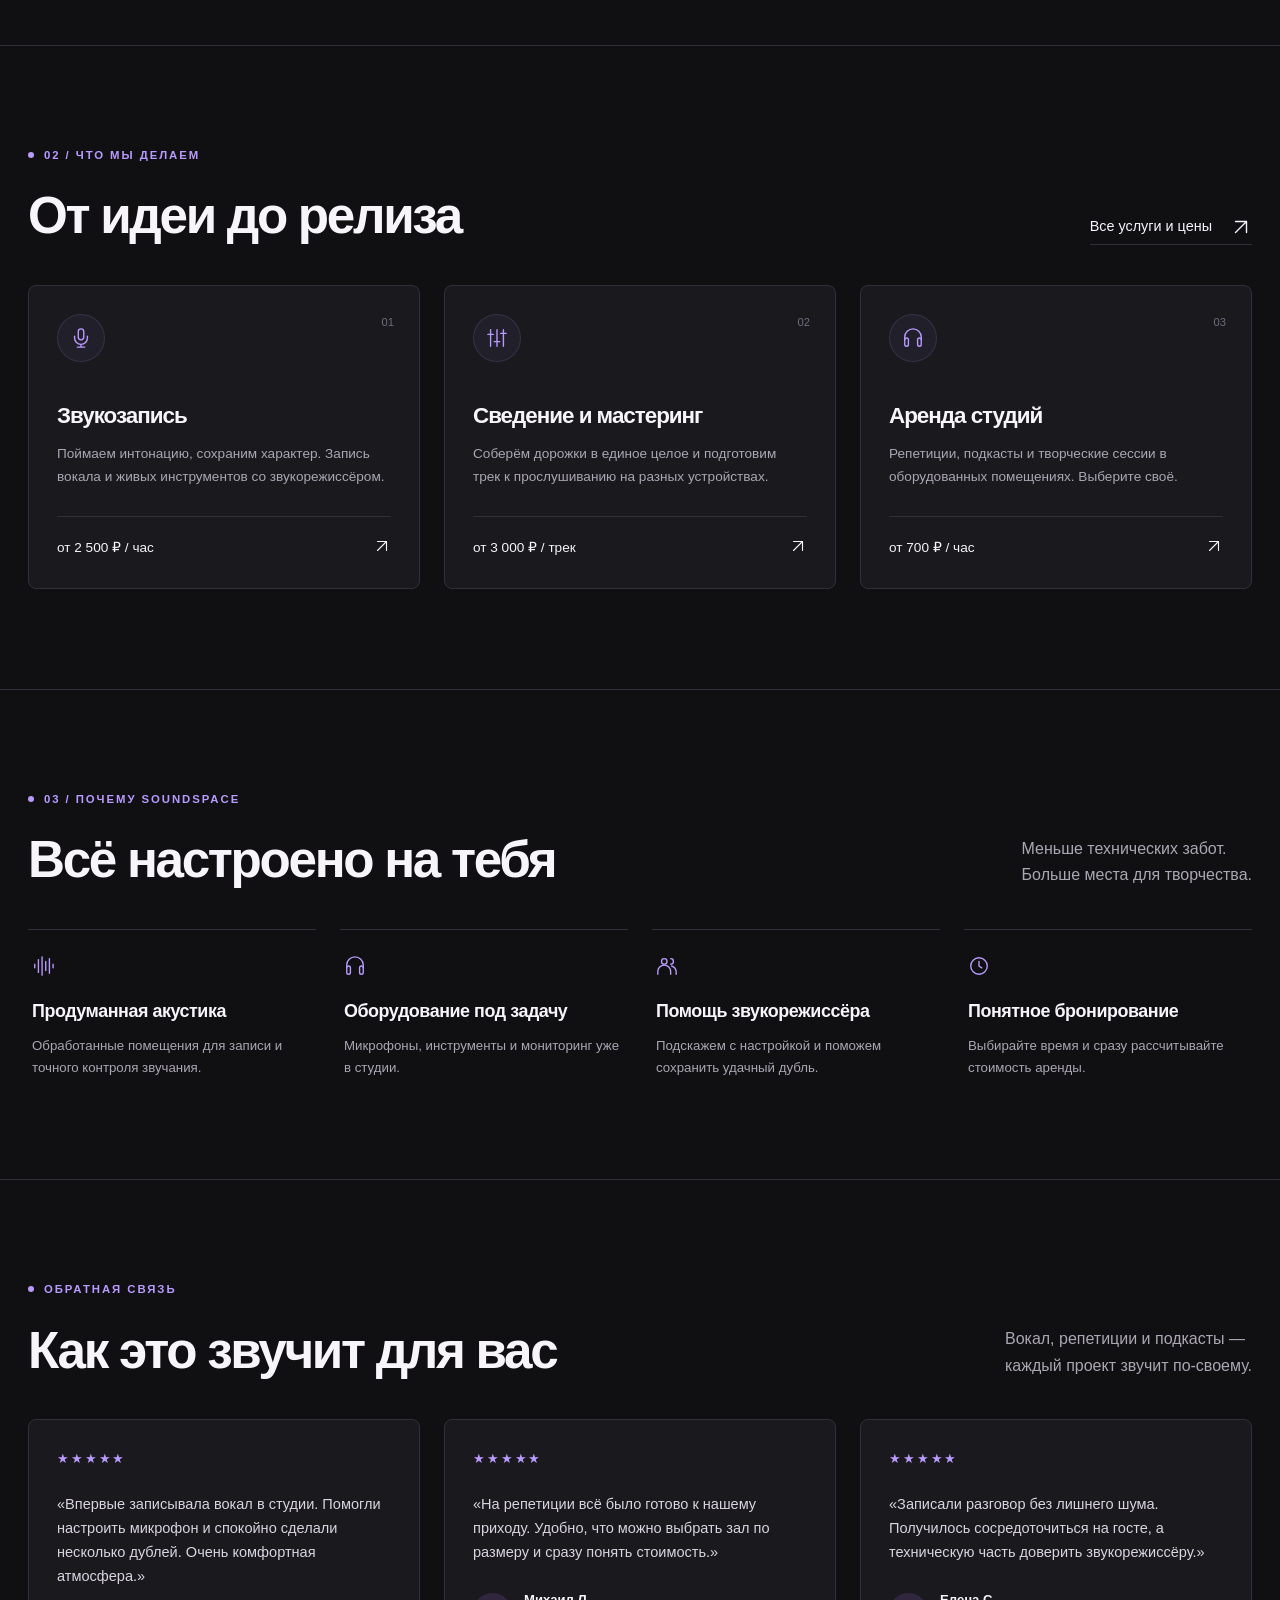
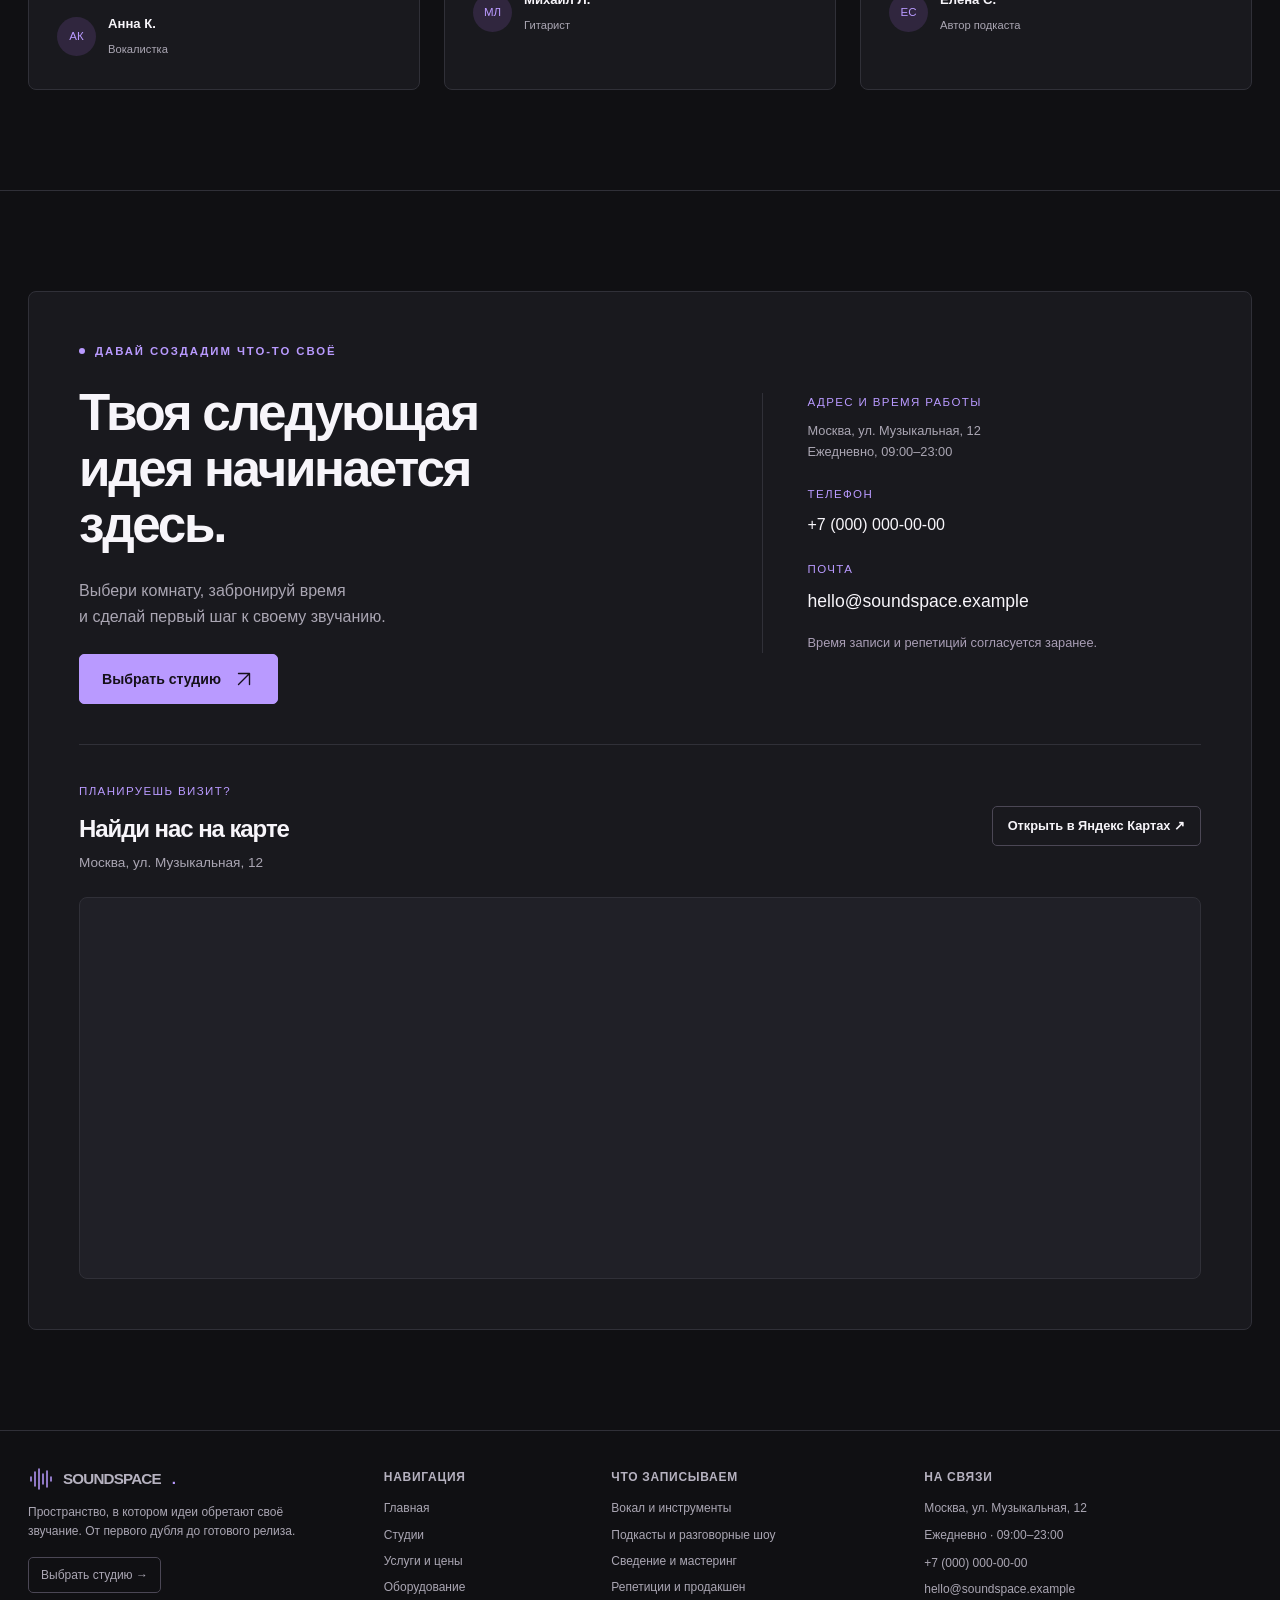
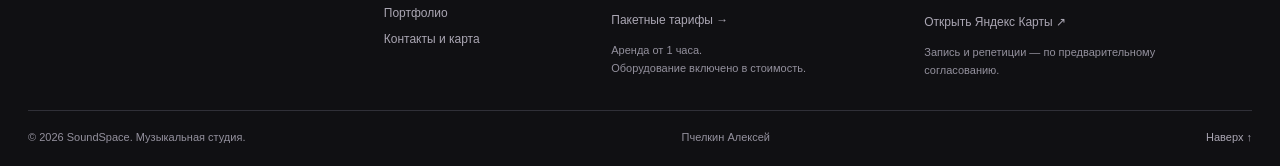
==== commit 6025df0f: "Make footer typography smaller and refresh stylesheet cache" ====
--- a/index.html
+++ b/index.html
@@ -8,7 +8,7 @@
     <title>Музыкальная студия — SoundSpace</title>
     <link rel="icon" href="assets/images/favicon.svg" type="image/svg+xml">
     <link rel="stylesheet" href="assets/vendor/bootstrap/bootstrap.css">
-    <link rel="stylesheet" href="assets/css/style.css">
+    <link rel="stylesheet" href="assets/css/style.css?v=27872a286f7d">
     <script src="assets/vendor/bootstrap/bootstrap.bundle.js" defer></script>
     <script src="assets/js/data.js" defer></script>
     <script src="assets/js/main.js" defer></script>
--- a/assets/css/style.css
+++ b/assets/css/style.css
@@ -269,41 +269,56 @@
   min-height:42px;
 }
 .site-footer {
-  padding:55px 0 25px;
+  padding:36px 0 20px;
   border-top:1px solid var(--line);
+  font-size:.75rem;
+  line-height:1.6;
+  color:var(--muted);
 }
 .footer-top {
   display:grid;
   grid-template-columns:minmax(0,1.15fr) minmax(0,.7fr) minmax(0,1fr) minmax(0,1.15fr);
-  gap:32px;
-  margin-bottom:45px;
+  gap:28px;
+  margin-bottom:30px;
 }
 .footer-brand .navbar-brand {
   margin-right:0;
+  font-size:.95rem;
+  color:#b6b2c0;
+}
+.footer-brand .brand-mark {
+  width:24px;
+  height:24px;
 }
 .footer-description {
   max-width:270px;
-  font-size:.85rem;
-  margin:16px 0 0;
+  font-size:.75rem;
+  margin:12px 0 0;
 }
 .footer-book {
-  margin-top:22px;
-}
-.footer-heading {
-  font-size:.74rem;
-  letter-spacing:.09em;
+  margin-top:16px;
+  min-height:36px;
+  padding:8px 12px;
+  font-size:.75rem;
+  font-weight:400;
+  --bs-btn-color:var(--muted);
+}
+.site-footer .footer-heading {
+  font-size:.75rem;
+  font-weight:600;
+  letter-spacing:.06em;
   line-height:1.4;
   text-transform:uppercase;
-  color:var(--text);
-  margin:4px 0 20px;
+  color:#b6b2c0;
+  margin:2px 0 14px;
 }
 .footer-links,.footer-services {
   list-style:none;
   padding:0;
   margin:0;
   display:grid;
-  gap:10px;
-  font-size:.8rem;
+  gap:7px;
+  font-size:.75rem;
   color:var(--muted);
 }
 .footer-links a,.footer-contacts a {
@@ -315,43 +330,43 @@
 }
 .footer-accent-link {
   display:inline-block;
-  font-size:.77rem;
-  margin-top:18px;
-  color:var(--accent);
+  font-size:.75rem;
+  margin-top:14px;
+  color:var(--muted);
 }
 .footer-accent-link:hover {
   color:#d3bfff;
 }
 .footer-contacts {
   display:grid;
-  gap:10px;
+  gap:7px;
   margin:0;
   font-style:normal;
-  font-size:.8rem;
+  font-size:.75rem;
 }
 .footer-hours {
-  color:var(--accent);
+  color:var(--muted);
   font-size:.75rem;
 }
 .footer-contacts .footer-phone {
-  color:var(--text);
-  font-size:1rem;
-  margin-top:4px;
+  color:var(--muted);
+  font-size:.75rem;
+  margin-top:2px;
 }
 .footer-bottom {
-  padding-top:23px;
+  padding-top:18px;
   border-top:1px solid var(--line);
   display:flex;
   justify-content:space-between;
   gap:15px;
   color:#93909d;
-  font-size:.72rem;
+  font-size:.6875rem;
 }
 .footer-note {
-  font-size:.73rem;
+  font-size:.6875rem;
   color:#93909d;
   max-width:235px;
-  margin:18px 0 0;
+  margin:12px 0 0;
 }
 .site-note {
   font-size:.76rem;
@@ -1406,7 +1421,7 @@
   }
   .footer-top {
     grid-template-columns:repeat(2,minmax(0,1fr));
-    gap:35px;
+    gap:28px;
   }
   .footer-note {
     max-width:none;
@@ -1497,8 +1512,8 @@
     margin-top:12px;
   }
   .footer-top {
-    margin-bottom:30px;
-    gap:25px;
+    margin-bottom:24px;
+    gap:24px;
   }
   .contact-map-heading {
     flex-direction:column;
@@ -1579,10 +1594,7 @@
 @media(max-width:575px) {
   .footer-top {
     grid-template-columns:minmax(0,1fr);
-    gap:30px;
-  }
-  .footer-heading {
-    margin-bottom:14px;
+    gap:24px;
   }
 }
 @media(prefers-reduced-motion:reduce) {
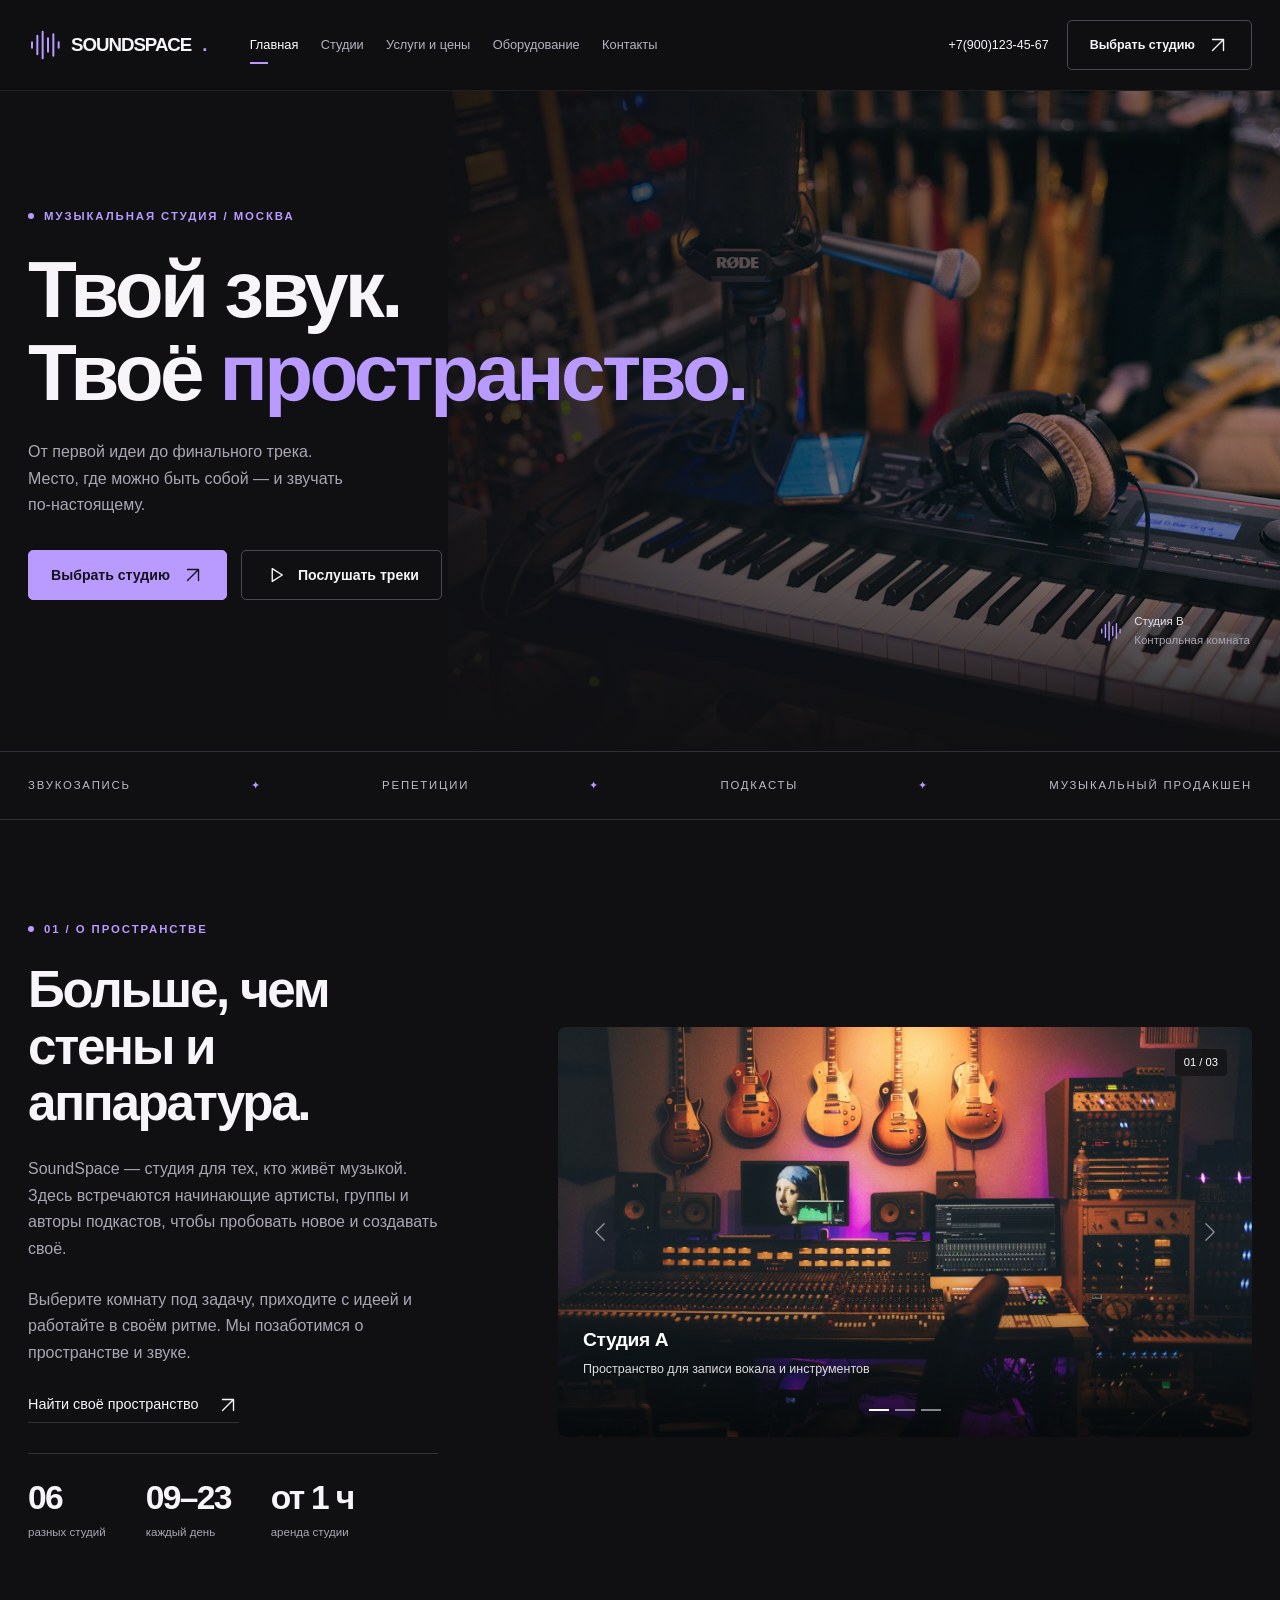
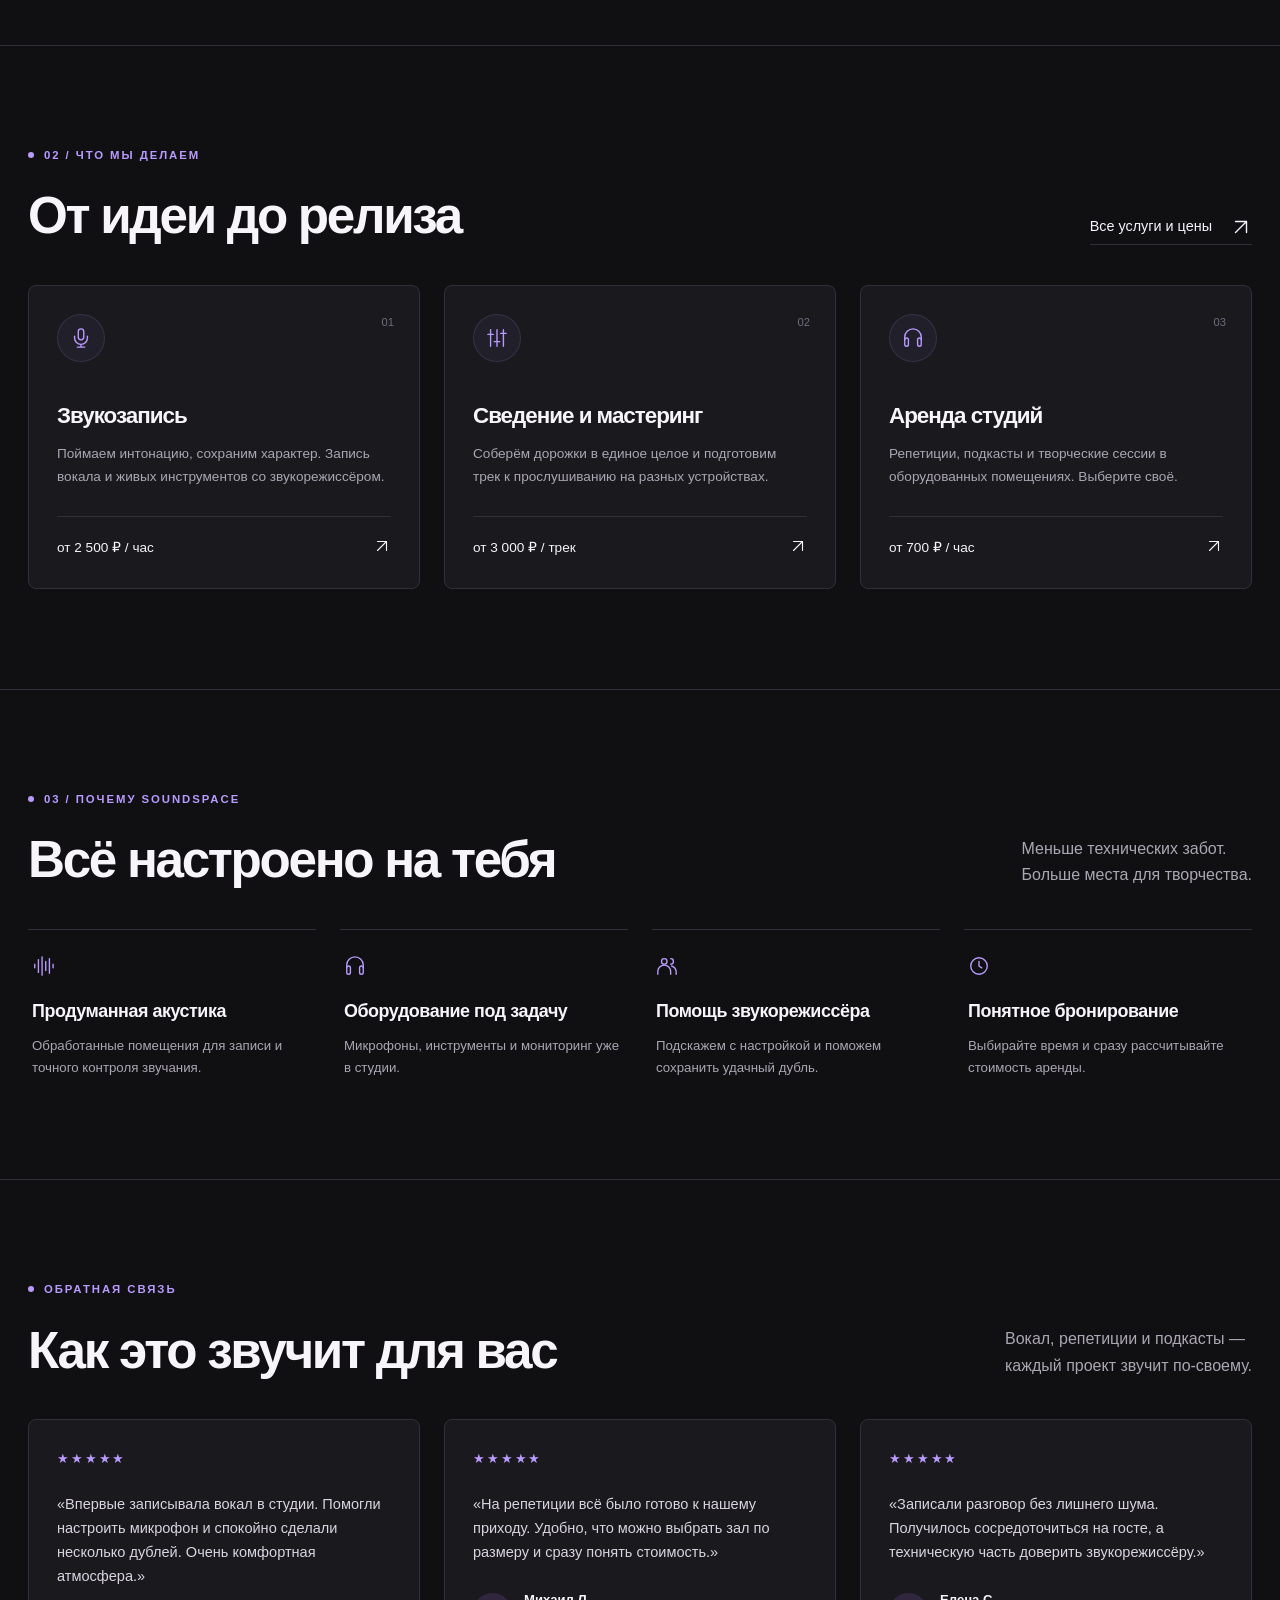
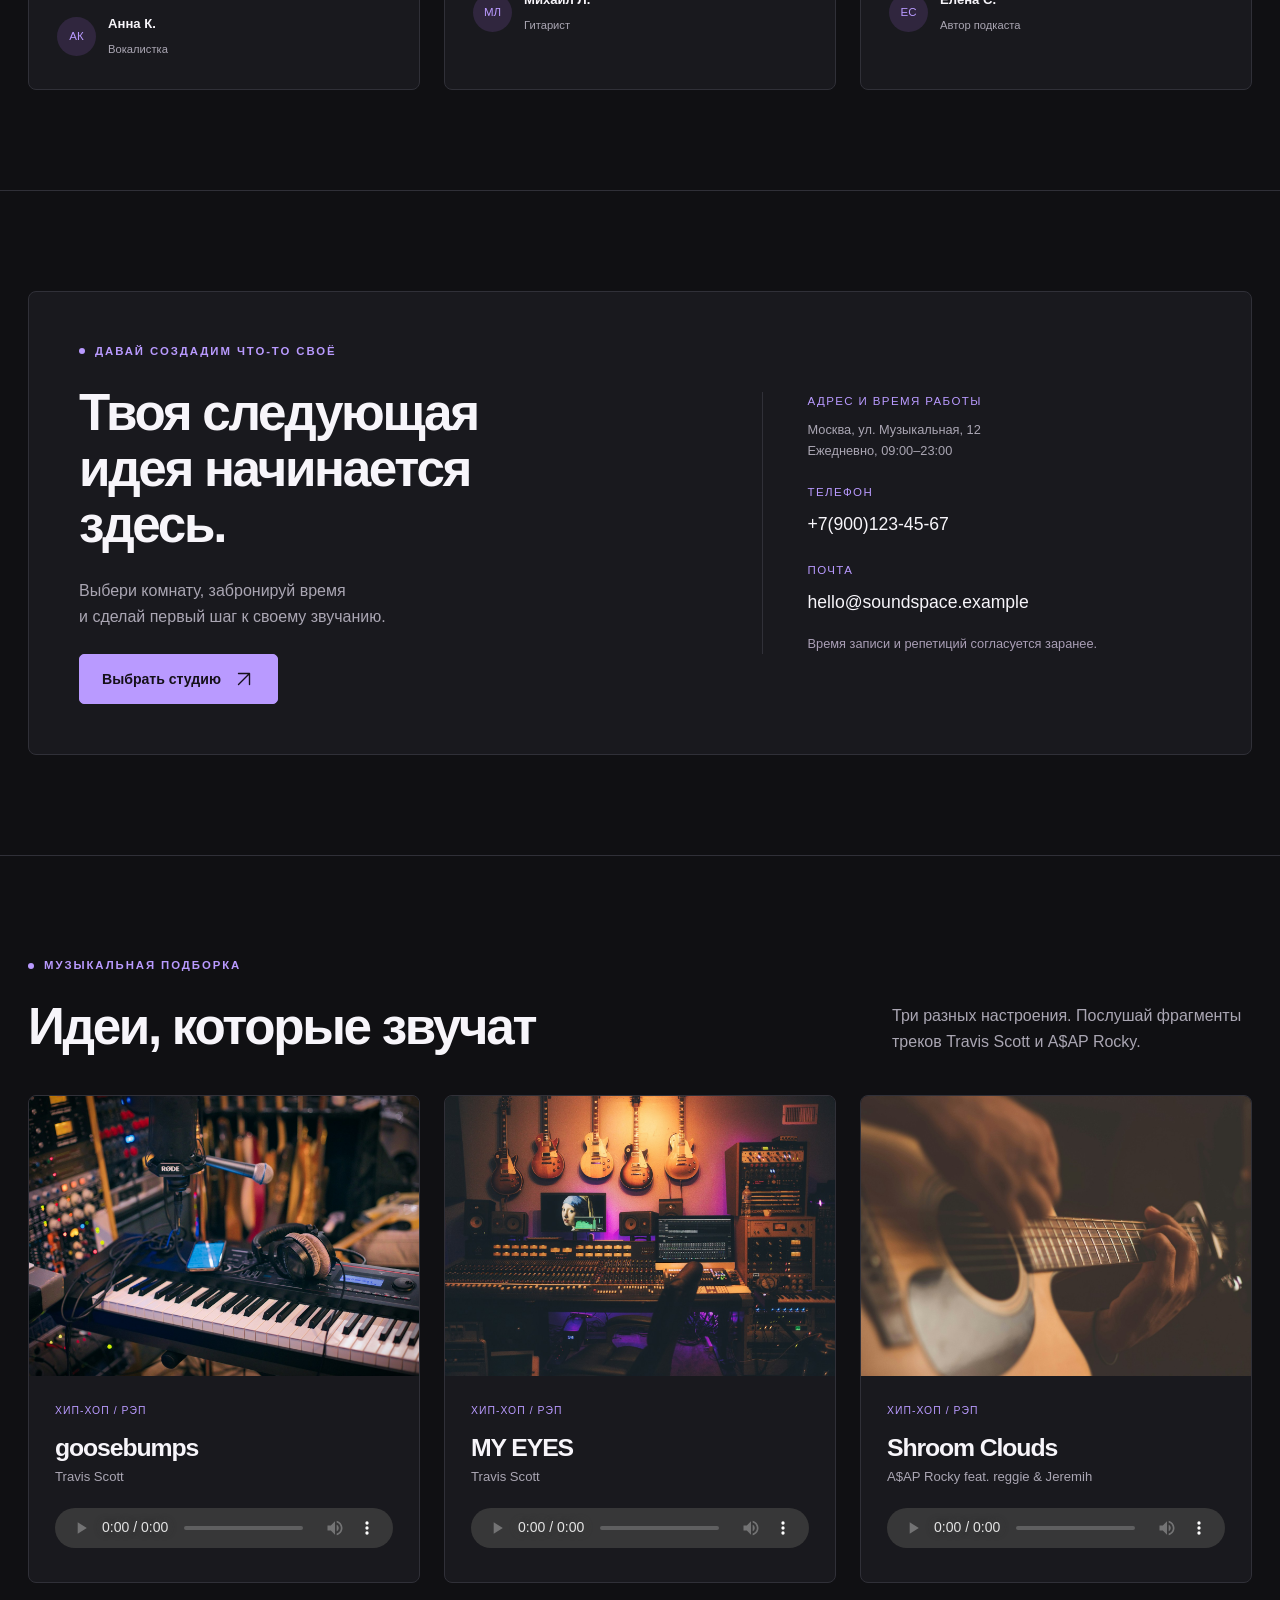
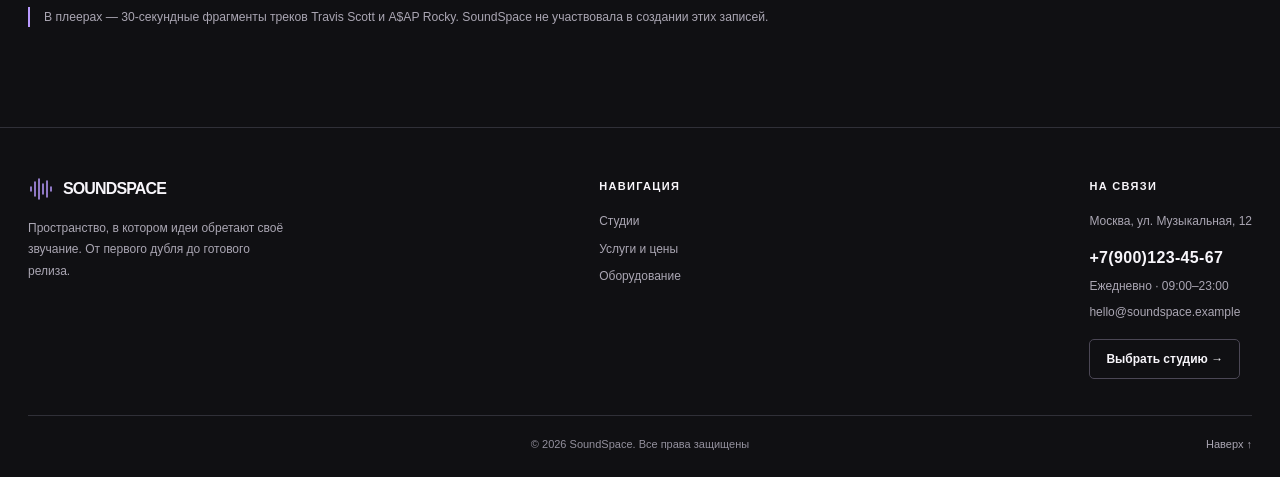
==== commit 3e26ff16: "change all app" ====
--- a/index.html
+++ b/index.html
@@ -8,7 +8,7 @@
     <title>Музыкальная студия — SoundSpace</title>
     <link rel="icon" href="assets/images/favicon.svg" type="image/svg+xml">
     <link rel="stylesheet" href="assets/vendor/bootstrap/bootstrap.css">
-    <link rel="stylesheet" href="assets/css/style.css?v=27872a286f7d">
+    <link rel="stylesheet" href="assets/css/style.css?v=dfc9f2181a39">
     <script src="assets/vendor/bootstrap/bootstrap.bundle.js" defer></script>
     <script src="assets/js/data.js" defer></script>
     <script src="assets/js/main.js" defer></script>
@@ -16,7 +16,7 @@
   <body>
     <a class="skip-link" href="#main">Перейти к содержимому</a>
     <header class="site-header">
-      <nav class="navbar navbar-expand-lg" aria-label="Главная навигация">
+      <nav class="navbar navbar-expand-xl" aria-label="Главная навигация">
         <div class="container">
           <a class="navbar-brand" href="index.html" aria-label="SoundSpace — главная"><svg class="icon brand-mark" width="24" height="24" viewBox="0 0 24 24" fill="none" stroke="currentColor" stroke-width="1.5" stroke-linecap="round" stroke-linejoin="round" aria-hidden="true"><path d="M3 10v4M7 5v14M11 2v20M15 7v10M19 4v16M23 10v4"/></svg>SOUNDSPACE<span class="accent" aria-hidden="true">.</span></a>
 <button class="navbar-toggler" type="button" data-bs-toggle="collapse" data-bs-target="#main-nav" aria-controls="main-nav" aria-expanded="false" aria-label="Открыть меню"><svg class="icon " width="24" height="24" viewBox="0 0 24 24" fill="none" stroke="currentColor" stroke-width="1.5" stroke-linecap="round" stroke-linejoin="round" aria-hidden="true"><path d="M3 6h18M3 12h18M3 18h18"/></svg></button>
@@ -35,10 +35,13 @@
                 <a class="nav-link "  href="equipment.html">Оборудование</a>
               </li>
               <li class="nav-item">
-                <a class="nav-link "  href="portfolio.html">Портфолио</a>
+                <a class="nav-link" href="contacts.html">Контакты</a>
               </li>
             </ul>
-            <a class="btn btn-outline-light nav-book" href="studios.html#studios">Забронировать <svg class="icon " width="24" height="24" viewBox="0 0 24 24" fill="none" stroke="currentColor" stroke-width="1.5" stroke-linecap="round" stroke-linejoin="round" aria-hidden="true"><path d="M6 18 18 6M6 6h12v12"/></svg></a>
+            <div class="nav-actions">
+              <a class="nav-phone" href="tel:+79001234567">+7(900)123-45-67</a>
+              <a class="btn btn-outline-light nav-book" href="studios.html#studios">Выбрать студию <svg class="icon " width="24" height="24" viewBox="0 0 24 24" fill="none" stroke="currentColor" stroke-width="1.5" stroke-linecap="round" stroke-linejoin="round" aria-hidden="true"><path d="M6 18 18 6M6 6h12v12"/></svg></a>
+            </div>
           </div>
         </div>
       </nav>
@@ -57,9 +60,8 @@
             От первой идеи до финального трека.<br>Место, где можно быть собой — и звучать<br class="d-none d-md-block"> по-настоящему.
           </p>
           <div class="hero-actions">
-            <a class="btn btn-primary" href="studios.html">Выбрать студию <svg class="icon " width="24" height="24" viewBox="0 0 24 24" fill="none" stroke="currentColor" stroke-width="1.5" stroke-linecap="round" stroke-linejoin="round" aria-hidden="true"><path d="M6 18 18 6M6 6h12v12"/></svg></a><a class="btn btn-outline-light" href="portfolio.html"><svg class="icon " width="24" height="24" viewBox="0 0 24 24" fill="none" stroke="currentColor" stroke-width="1.5" stroke-linecap="round" stroke-linejoin="round" aria-hidden="true"><path d="m9 5 11 7-11 7Z"/></svg>Послушать работы</a>
-          </div>
-          <span class="hero-topline">ЗДЕСЬ РОЖДАЕТСЯ ТВОЙ ЗВУК</span>
+            <a class="btn btn-primary" href="studios.html">Выбрать студию <svg class="icon " width="24" height="24" viewBox="0 0 24 24" fill="none" stroke="currentColor" stroke-width="1.5" stroke-linecap="round" stroke-linejoin="round" aria-hidden="true"><path d="M6 18 18 6M6 6h12v12"/></svg></a><a class="btn btn-outline-light" href="#music"><svg class="icon " width="24" height="24" viewBox="0 0 24 24" fill="none" stroke="currentColor" stroke-width="1.5" stroke-linecap="round" stroke-linejoin="round" aria-hidden="true"><path d="m9 5 11 7-11 7Z"/></svg>Послушать треки</a>
+          </div>
           <div class="hero-caption">
             <svg class="icon " width="24" height="24" viewBox="0 0 24 24" fill="none" stroke="currentColor" stroke-width="1.5" stroke-linecap="round" stroke-linejoin="round" aria-hidden="true"><path d="M3 10v4M7 5v14M11 2v20M15 7v10M19 4v16M23 10v4"/></svg><span>Студия B<br><span class="muted">Контрольная комната</span></span>
           </div>
@@ -363,7 +365,7 @@
                     </p>
                   </div>
                   <div class="contact-group">
-                    <span class="small-label">Телефон</span><span>+7 (000) 000-00-00</span>
+                    <span class="small-label">Телефон</span><a href="tel:+79001234567">+7(900)123-45-67</a>
                   </div>
                   <div class="contact-group">
                     <span class="small-label">Почта</span><a href="mailto:hello@soundspace.example">hello@soundspace.example</a>
@@ -374,20 +376,74 @@
                 </div>
               </div>
             </div>
-            <div class="contact-map" id="studio-map" role="region" aria-labelledby="studio-map-heading">
-              <div class="contact-map-heading">
-                <div>
-                  <span class="small-label accent">Планируешь визит?</span>
-                  <h3 id="studio-map-heading">Найди нас на карте</h3>
-                  <p>Москва, ул. Музыкальная, 12</p>
-                </div>
-                <a class="btn btn-outline-light btn-sm" href="https://yandex.ru/maps/?mode=search&amp;text=%D0%9C%D0%BE%D1%81%D0%BA%D0%B2%D0%B0%2C%20%D1%83%D0%BB.%20%D0%9C%D1%83%D0%B7%D1%8B%D0%BA%D0%B0%D0%BB%D1%8C%D0%BD%D0%B0%D1%8F%2C%2012" target="_blank" rel="noopener noreferrer">Открыть в Яндекс Картах ↗</a>
-              </div>
-              <div class="contact-map-frame">
-                <iframe src="https://yandex.ru/map-widget/v1/?mode=search&amp;text=%D0%9C%D0%BE%D1%81%D0%BA%D0%B2%D0%B0%2C%20%D1%83%D0%BB.%20%D0%9C%D1%83%D0%B7%D1%8B%D0%BA%D0%B0%D0%BB%D1%8C%D0%BD%D0%B0%D1%8F%2C%2012&amp;lang=ru_RU" title="Яндекс Карта: Москва, ул. Музыкальная, 12" width="1120" height="380" loading="lazy" referrerpolicy="strict-origin-when-cross-origin" allowfullscreen></iframe>
-              </div>
-            </div>
-          </div>
+          </div>
+        </div>
+      </section>
+      <section class="section section-line" id="music" aria-labelledby="music-heading">
+        <div class="container">
+          <div class="section-heading">
+            <div>
+              <div class="eyebrow">Музыкальная подборка</div>
+              <h2 class="mb-0" id="music-heading">Идеи, которые звучат</h2>
+            </div>
+            <p>Три разных настроения. Послушай фрагменты треков Travis Scott и A$AP Rocky.</p>
+          </div>
+          <div class="row g-4">
+            <div class="col-md-6 col-xl-4">
+              <article class="card portfolio-card">
+                <img class="portfolio-image" src="assets/images/studio-b.jpg" alt="Студия звукозаписи — иллюстрация к треку «goosebumps»" width="800" height="533" loading="lazy">
+                <div class="portfolio-body">
+                  <div class="portfolio-tags">
+                    Хип-хоп / Рэп
+                  </div>
+                  <h3>
+                    goosebumps
+                  </h3>
+                  <p class="portfolio-artist">
+                    Travis Scott
+                  </p>
+                  <audio controls preload="metadata" aria-label="Прослушать фрагмент «goosebumps» — Travis Scott"><source src="assets/audio/travis-scott-goosebumps.m4a" type="audio/mp4">Ваш браузер не поддерживает аудио. <a href="assets/audio/travis-scott-goosebumps.m4a">Скачать фрагмент</a></audio>
+                </div>
+              </article>
+            </div>
+            <div class="col-md-6 col-xl-4">
+              <article class="card portfolio-card">
+                <img class="portfolio-image" src="assets/images/studio-a.jpg" alt="Студия звукозаписи — иллюстрация к треку «MY EYES»" width="800" height="533" loading="lazy">
+                <div class="portfolio-body">
+                  <div class="portfolio-tags">
+                    Хип-хоп / Рэп
+                  </div>
+                  <h3>
+                    MY EYES
+                  </h3>
+                  <p class="portfolio-artist">
+                    Travis Scott
+                  </p>
+                  <audio controls preload="metadata" aria-label="Прослушать фрагмент «MY EYES» — Travis Scott"><source src="assets/audio/travis-scott-my-eyes.m4a" type="audio/mp4">Ваш браузер не поддерживает аудио. <a href="assets/audio/travis-scott-my-eyes.m4a">Скачать фрагмент</a></audio>
+                </div>
+              </article>
+            </div>
+            <div class="col-md-6 col-xl-4">
+              <article class="card portfolio-card">
+                <img class="portfolio-image" src="assets/images/studio-f.jpg" alt="Студия звукозаписи — иллюстрация к треку «Shroom Clouds»" width="800" height="533" loading="lazy">
+                <div class="portfolio-body">
+                  <div class="portfolio-tags">
+                    Хип-хоп / Рэп
+                  </div>
+                  <h3>
+                    Shroom Clouds
+                  </h3>
+                  <p class="portfolio-artist">
+                    A$AP Rocky feat. reggie &amp; Jeremih
+                  </p>
+                  <audio controls preload="metadata" aria-label="Прослушать фрагмент «Shroom Clouds» — A$AP Rocky feat. reggie и Jeremih"><source src="assets/audio/asap-rocky-shroom-clouds.m4a" type="audio/mp4">Ваш браузер не поддерживает аудио. <a href="assets/audio/asap-rocky-shroom-clouds.m4a">Скачать фрагмент</a></audio>
+                </div>
+              </article>
+            </div>
+          </div>
+          <p class="site-note mt-4 mb-0">
+            В плеерах — 30-секундные фрагменты треков Travis Scott и A$AP Rocky. SoundSpace не участвовала в создании этих записей.
+          </p>
         </div>
       </section>
     </main>
@@ -395,48 +451,32 @@
       <div class="container">
         <div class="footer-top">
           <div class="footer-brand">
-            <a class="navbar-brand" href="index.html" aria-label="SoundSpace — главная"><svg class="icon brand-mark" width="24" height="24" viewBox="0 0 24 24" fill="none" stroke="currentColor" stroke-width="1.5" stroke-linecap="round" stroke-linejoin="round" aria-hidden="true"><path d="M3 10v4M7 5v14M11 2v20M15 7v10M19 4v16M23 10v4"/></svg>SOUNDSPACE<span class="accent" aria-hidden="true">.</span></a>
+            <a class="navbar-brand" href="index.html" aria-label="SoundSpace — главная"><svg class="icon brand-mark" width="24" height="24" viewBox="0 0 24 24" fill="none" stroke="currentColor" stroke-width="1.5" stroke-linecap="round" stroke-linejoin="round" aria-hidden="true"><path d="M3 10v4M7 5v14M11 2v20M15 7v10M19 4v16M23 10v4"/></svg>SOUNDSPACE<span class="accent" aria-hidden="true"></span></a>
             <p class="footer-description">
               Пространство, в котором идеи обретают своё звучание. От первого дубля до готового релиза.
             </p>
-            <a class="btn btn-outline-light btn-sm footer-book" href="studios.html#studios">Выбрать студию →</a>
-          </div>
-          <nav class="footer-column" aria-label="Навигация в подвале">
+          </div>
+          <nav class="footer-column footer-nav" aria-label="Навигация в подвале">
             <h2 class="footer-heading">Навигация</h2>
             <ul class="footer-links">
-              <li><a href="index.html">Главная</a></li>
               <li><a href="studios.html">Студии</a></li>
               <li><a href="services.html">Услуги и цены</a></li>
               <li><a href="equipment.html">Оборудование</a></li>
-              <li><a href="portfolio.html">Портфолио</a></li>
-              <li><a href="index.html#contacts">Контакты и карта</a></li>
             </ul>
           </nav>
-          <div class="footer-column">
-            <h2 class="footer-heading">Что записываем</h2>
-            <ul class="footer-services">
-              <li>Вокал и инструменты</li>
-              <li>Подкасты и разговорные шоу</li>
-              <li>Сведение и мастеринг</li>
-              <li>Репетиции и продакшен</li>
-            </ul>
-            <a class="footer-accent-link" href="services.html#packages">Пакетные тарифы →</a>
-            <p class="footer-note">Аренда от 1 часа.<br>Оборудование включено в стоимость.</p>
-          </div>
-          <div class="footer-column">
+          <div class="footer-column footer-contact-column">
             <h2 class="footer-heading">На связи</h2>
             <address class="footer-contacts">
-              <a href="index.html#studio-map">Москва, ул. Музыкальная, 12</a>
+              <a href="contacts.html#studio-map">Москва, ул. Музыкальная, 12</a>
+              <a class="footer-phone" href="tel:+79001234567">+7(900)123-45-67</a>
               <span class="footer-hours">Ежедневно · 09:00–23:00</span>
-              <a class="footer-phone" href="tel:+70000000000">+7 (000) 000-00-00</a>
               <a href="mailto:hello@soundspace.example">hello@soundspace.example</a>
             </address>
-            <a class="footer-accent-link" href="https://yandex.ru/maps/?mode=search&amp;text=%D0%9C%D0%BE%D1%81%D0%BA%D0%B2%D0%B0%2C%20%D1%83%D0%BB.%20%D0%9C%D1%83%D0%B7%D1%8B%D0%BA%D0%B0%D0%BB%D1%8C%D0%BD%D0%B0%D1%8F%2C%2012" target="_blank" rel="noopener noreferrer">Открыть Яндекс Карты ↗</a>
-            <p class="footer-note">Запись и репетиции — по предварительному согласованию.</p>
+            <a class="btn btn-outline-light btn-sm footer-book" href="studios.html#studios">Выбрать студию →</a>
           </div>
         </div>
         <div class="footer-bottom">
-          <span>© 2026 SoundSpace. Музыкальная студия.</span><span>Пчелкин Алексей</span><a class="muted" href="#main">Наверх ↑</a>
+          <span class="footer-copyright">© 2026 SoundSpace. Все права защищены</span><a class="muted" href="#main">Наверх ↑</a>
         </div>
       </div>
     </footer>
--- a/assets/css/style.css
+++ b/assets/css/style.css
@@ -206,7 +206,7 @@
 .skip-link:focus {
   transform:translateY(0);
 }
-/* Навигация и подвал одинаковы на пяти страницах. */
+/* Общая навигация и подвал. */
 .site-header {
   border-bottom:1px solid #ffffff12;
   background:#101013f5;
@@ -227,7 +227,7 @@
   font-size:1.17rem;
   font-weight:750;
   letter-spacing:-.055em;
-  margin-right:48px;
+  margin-right:32px;
 }
 .navbar-brand:hover {
   color:var(--accent);
@@ -240,7 +240,7 @@
 .nav-link {
   font-size:.8rem;
   color:#b6b2c0;
-  padding:.65rem .85rem!important;
+  padding:.65rem .7rem!important;
   position:relative;
 }
 .nav-link:hover,.nav-link:focus {
@@ -252,7 +252,7 @@
 .navbar-nav .nav-link.active:after {
   content:"";
   position:absolute;
-  left:.85rem;
+  left:.7rem;
   bottom:2px;
   width:18px;
   height:2px;
@@ -263,13 +263,27 @@
   padding:8px 10px;
   color:#fff;
 }
+.nav-actions {
+  display:flex;
+  align-items:center;
+  gap:18px;
+  margin-left:auto;
+}
+.nav-phone {
+  color:var(--text);
+  font-size:.78rem;
+  white-space:nowrap;
+}
+.nav-phone:hover {
+  color:var(--accent);
+}
 .nav-book {
-  margin-left:auto;
   font-size:.78rem;
   min-height:42px;
+  white-space:nowrap;
 }
 .site-footer {
-  padding:36px 0 20px;
+  padding:48px 0 24px;
   border-top:1px solid var(--line);
   font-size:.75rem;
   line-height:1.6;
@@ -277,47 +291,57 @@
 }
 .footer-top {
   display:grid;
-  grid-template-columns:minmax(0,1.15fr) minmax(0,.7fr) minmax(0,1fr) minmax(0,1.15fr);
-  gap:28px;
-  margin-bottom:30px;
+  grid-template-columns:repeat(3,minmax(0,1fr));
+  align-items:start;
+  gap:clamp(24px,4vw,56px);
+  margin-bottom:36px;
+}
+.footer-brand {
+  max-width:260px;
 }
 .footer-brand .navbar-brand {
   margin-right:0;
-  font-size:.95rem;
-  color:#b6b2c0;
+  padding:0;
+  font-size:1rem;
 }
 .footer-brand .brand-mark {
   width:24px;
   height:24px;
 }
 .footer-description {
-  max-width:270px;
   font-size:.75rem;
-  margin:12px 0 0;
+  line-height:1.8;
+  margin:16px 0 0;
+}
+.footer-nav {
+  justify-self:center;
+  text-align:left;
+}
+.footer-contact-column {
+  justify-self:end;
+  text-align:left;
 }
 .footer-book {
   margin-top:16px;
-  min-height:36px;
-  padding:8px 12px;
+  min-height:40px;
+  padding:9px 16px;
   font-size:.75rem;
-  font-weight:400;
-  --bs-btn-color:var(--muted);
 }
 .site-footer .footer-heading {
-  font-size:.75rem;
+  font-size:.6875rem;
   font-weight:600;
-  letter-spacing:.06em;
+  letter-spacing:.12em;
   line-height:1.4;
   text-transform:uppercase;
-  color:#b6b2c0;
-  margin:2px 0 14px;
-}
-.footer-links,.footer-services {
+  color:var(--text);
+  margin:3px 0 18px;
+}
+.footer-links {
   list-style:none;
   padding:0;
   margin:0;
   display:grid;
-  gap:7px;
+  gap:8px;
   font-size:.75rem;
   color:var(--muted);
 }
@@ -327,15 +351,6 @@
 }
 .footer-links a:hover,.footer-contacts a:hover {
   color:var(--text);
-}
-.footer-accent-link {
-  display:inline-block;
-  font-size:.75rem;
-  margin-top:14px;
-  color:var(--muted);
-}
-.footer-accent-link:hover {
-  color:#d3bfff;
 }
 .footer-contacts {
   display:grid;
@@ -349,24 +364,35 @@
   font-size:.75rem;
 }
 .footer-contacts .footer-phone {
-  color:var(--muted);
-  font-size:.75rem;
-  margin-top:2px;
+  color:var(--text);
+  font-size:1rem;
+  font-weight:600;
+  letter-spacing:.02em;
+  margin-top:6px;
+}
+.footer-contacts .footer-phone:hover {
+  color:var(--accent);
 }
 .footer-bottom {
-  padding-top:18px;
+  padding-top:20px;
   border-top:1px solid var(--line);
-  display:flex;
-  justify-content:space-between;
+  display:grid;
+  grid-template-columns:minmax(0,1fr) auto minmax(0,1fr);
+  align-items:center;
   gap:15px;
   color:#93909d;
   font-size:.6875rem;
 }
-.footer-note {
-  font-size:.6875rem;
-  color:#93909d;
-  max-width:235px;
-  margin:12px 0 0;
+.footer-bottom > a {
+  grid-column:3;
+  justify-self:end;
+}
+.footer-copyright {
+  grid-column:2;
+  text-align:center;
+}
+.footer-bottom > a:hover {
+  color:var(--accent);
 }
 .site-note {
   font-size:.76rem;
@@ -679,6 +705,26 @@
 .contact-details .contact-group+.contact-group {
   margin-top:22px;
 }
+.contact-info .small-label {
+  display:block;
+  color:var(--accent);
+  margin-bottom:12px;
+}
+.contact-info p {
+  margin:0;
+  font-size:.9rem;
+}
+.contact-info a {
+  color:var(--text);
+  overflow-wrap:anywhere;
+}
+.contact-info a:hover {
+  color:var(--accent);
+}
+.contact-info .contact-phone {
+  font-size:1.1rem;
+  font-weight:600;
+}
 .contact-map {
   margin-top:40px;
   padding-top:32px;
@@ -691,7 +737,8 @@
   gap:24px;
   margin-bottom:22px;
 }
-.contact-map-heading h3 {
+.contact-map-heading h2 {
+  font-size:1.5rem;
   margin:12px 0 10px;
 }
 .contact-map-heading p {
@@ -950,6 +997,10 @@
 .service-full .service-icon {
   margin-bottom:30px;
 }
+.service-full .service-icon .icon {
+  width:33px;
+  height:33px;
+}
 .service-full {
   display:flex;
   flex-direction:column;
@@ -1138,7 +1189,7 @@
   text-transform:uppercase;
   margin-bottom:14px;
 }
-.portfolio-body h2 {
+.portfolio-body h3 {
   font-size:1.55rem;
   margin-bottom:5px;
 }
@@ -1361,6 +1412,25 @@
   .nav-book {
     padding:10px 14px;
   }
+  .navbar {
+    min-height:76px;
+  }
+  .navbar-collapse {
+    padding:18px 0 12px;
+  }
+  .navbar-nav .nav-link {
+    padding:12px 0!important;
+    font-size:.92rem;
+  }
+  .navbar-nav .nav-link.active:after {
+    left:0;
+    bottom:6px;
+  }
+  .nav-actions {
+    margin:18px 0 0;
+    flex-wrap:wrap;
+    gap:14px 18px;
+  }
   .hero h1 {
     font-size:5rem;
   }
@@ -1370,23 +1440,6 @@
   }
 }
 @media(max-width:991px) {
-  .navbar {
-    min-height:76px;
-  }
-  .navbar-collapse {
-    padding:18px 0 12px;
-  }
-  .navbar-nav .nav-link {
-    padding:12px 0!important;
-    font-size:.92rem;
-  }
-  .navbar-nav .nav-link.active:after {
-    left:0;
-    bottom:6px;
-  }
-  .nav-book {
-    margin:16px 0 0;
-  }
   .section {
     padding:75px 0;
   }
@@ -1419,13 +1472,6 @@
     max-width:none;
     margin-bottom:35px;
   }
-  .footer-top {
-    grid-template-columns:repeat(2,minmax(0,1fr));
-    gap:28px;
-  }
-  .footer-note {
-    max-width:none;
-  }
   .room-image {
     height:260px;
   }
@@ -1512,8 +1558,17 @@
     margin-top:12px;
   }
   .footer-top {
-    margin-bottom:24px;
-    gap:24px;
+    grid-template-columns:minmax(0,1fr);
+    justify-items:start;
+    text-align:left;
+    margin-bottom:30px;
+    gap:32px;
+  }
+  .footer-brand {
+    max-width:320px;
+  }
+  .footer-nav,.footer-contact-column {
+    justify-self:start;
   }
   .contact-map-heading {
     flex-direction:column;
@@ -1524,8 +1579,16 @@
     height:320px;
   }
   .footer-bottom {
-    flex-direction:column;
-    font-size:.69rem;
+    grid-template-columns:minmax(0,1fr);
+    justify-items:center;
+    gap:12px;
+  }
+  .footer-copyright {
+    grid-column:1;
+  }
+  .footer-bottom > a {
+    grid-column:1;
+    justify-self:center;
   }
   .page-heading h1 {
     font-size:2.9rem;
@@ -1591,12 +1654,6 @@
     font-size:1.8rem;
   }
 }
-@media(max-width:575px) {
-  .footer-top {
-    grid-template-columns:minmax(0,1fr);
-    gap:24px;
-  }
-}
 @media(prefers-reduced-motion:reduce) {
   html {
     scroll-behavior:auto;
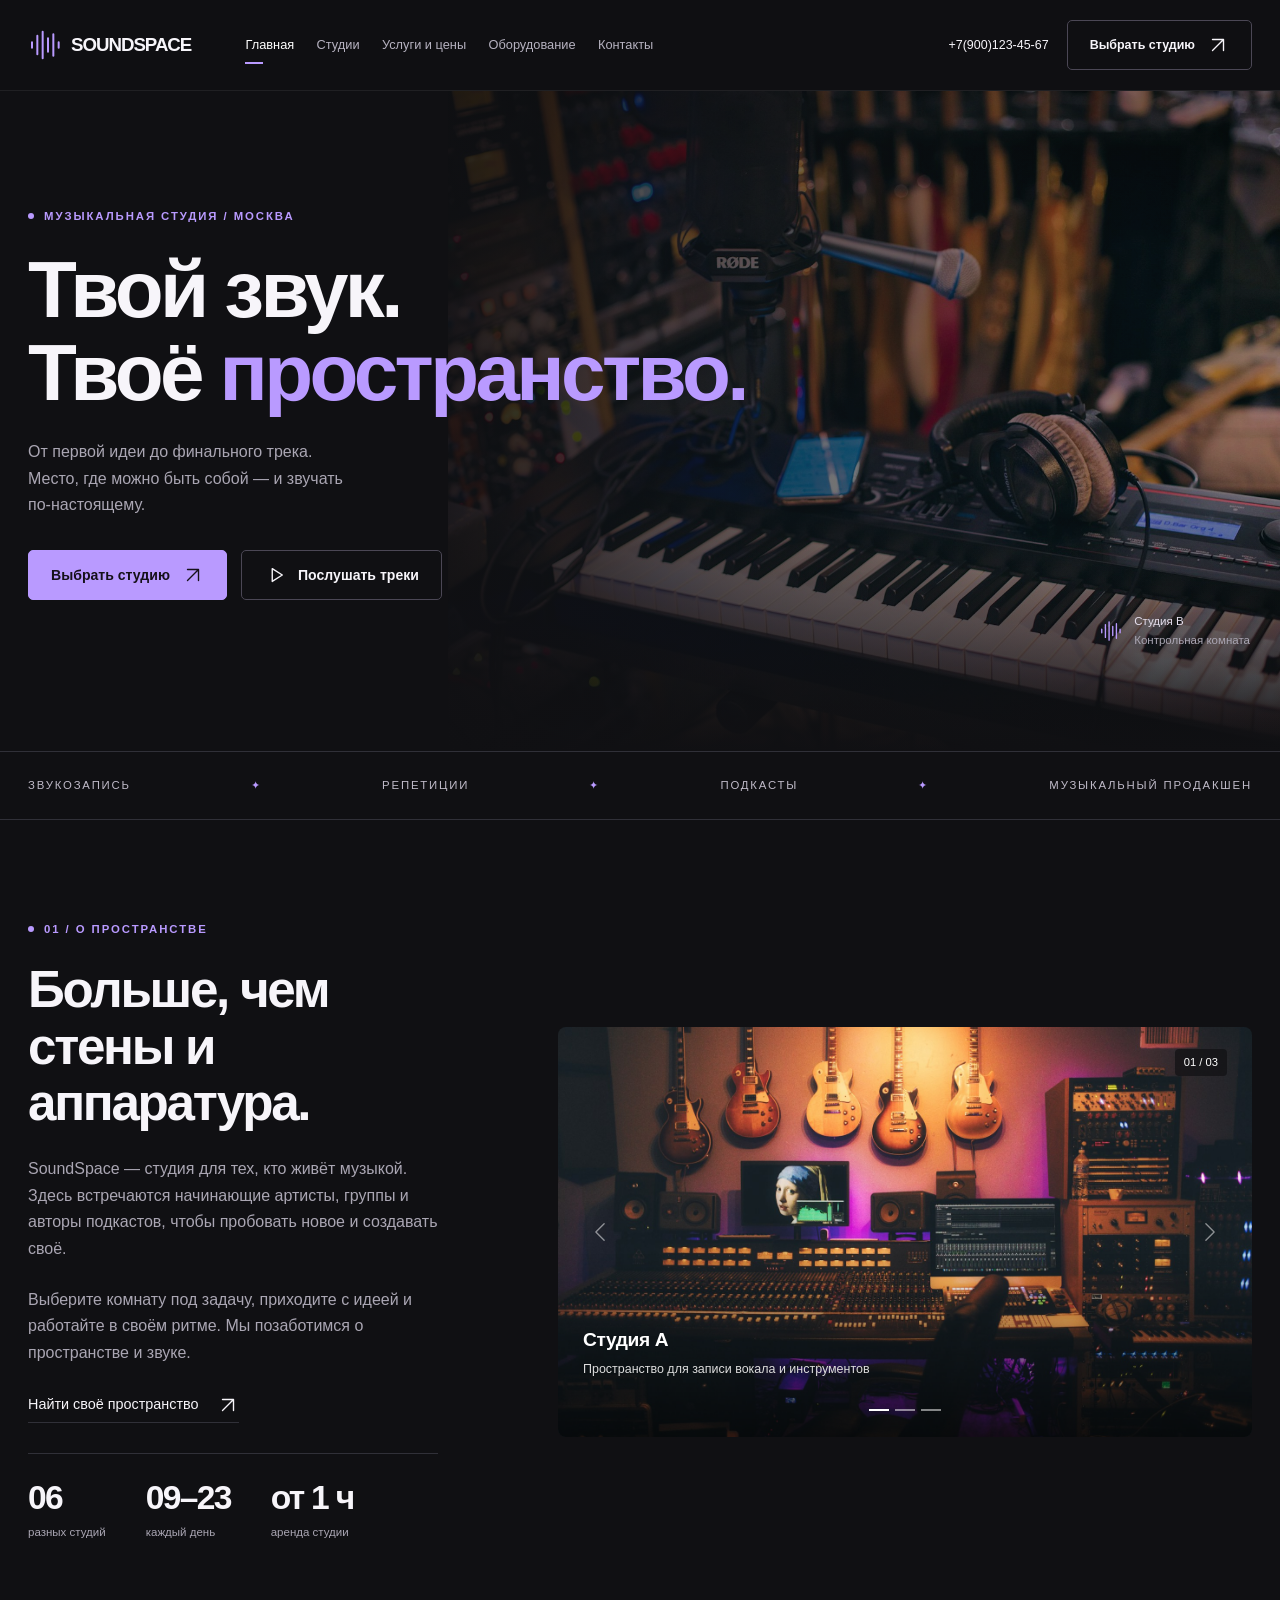
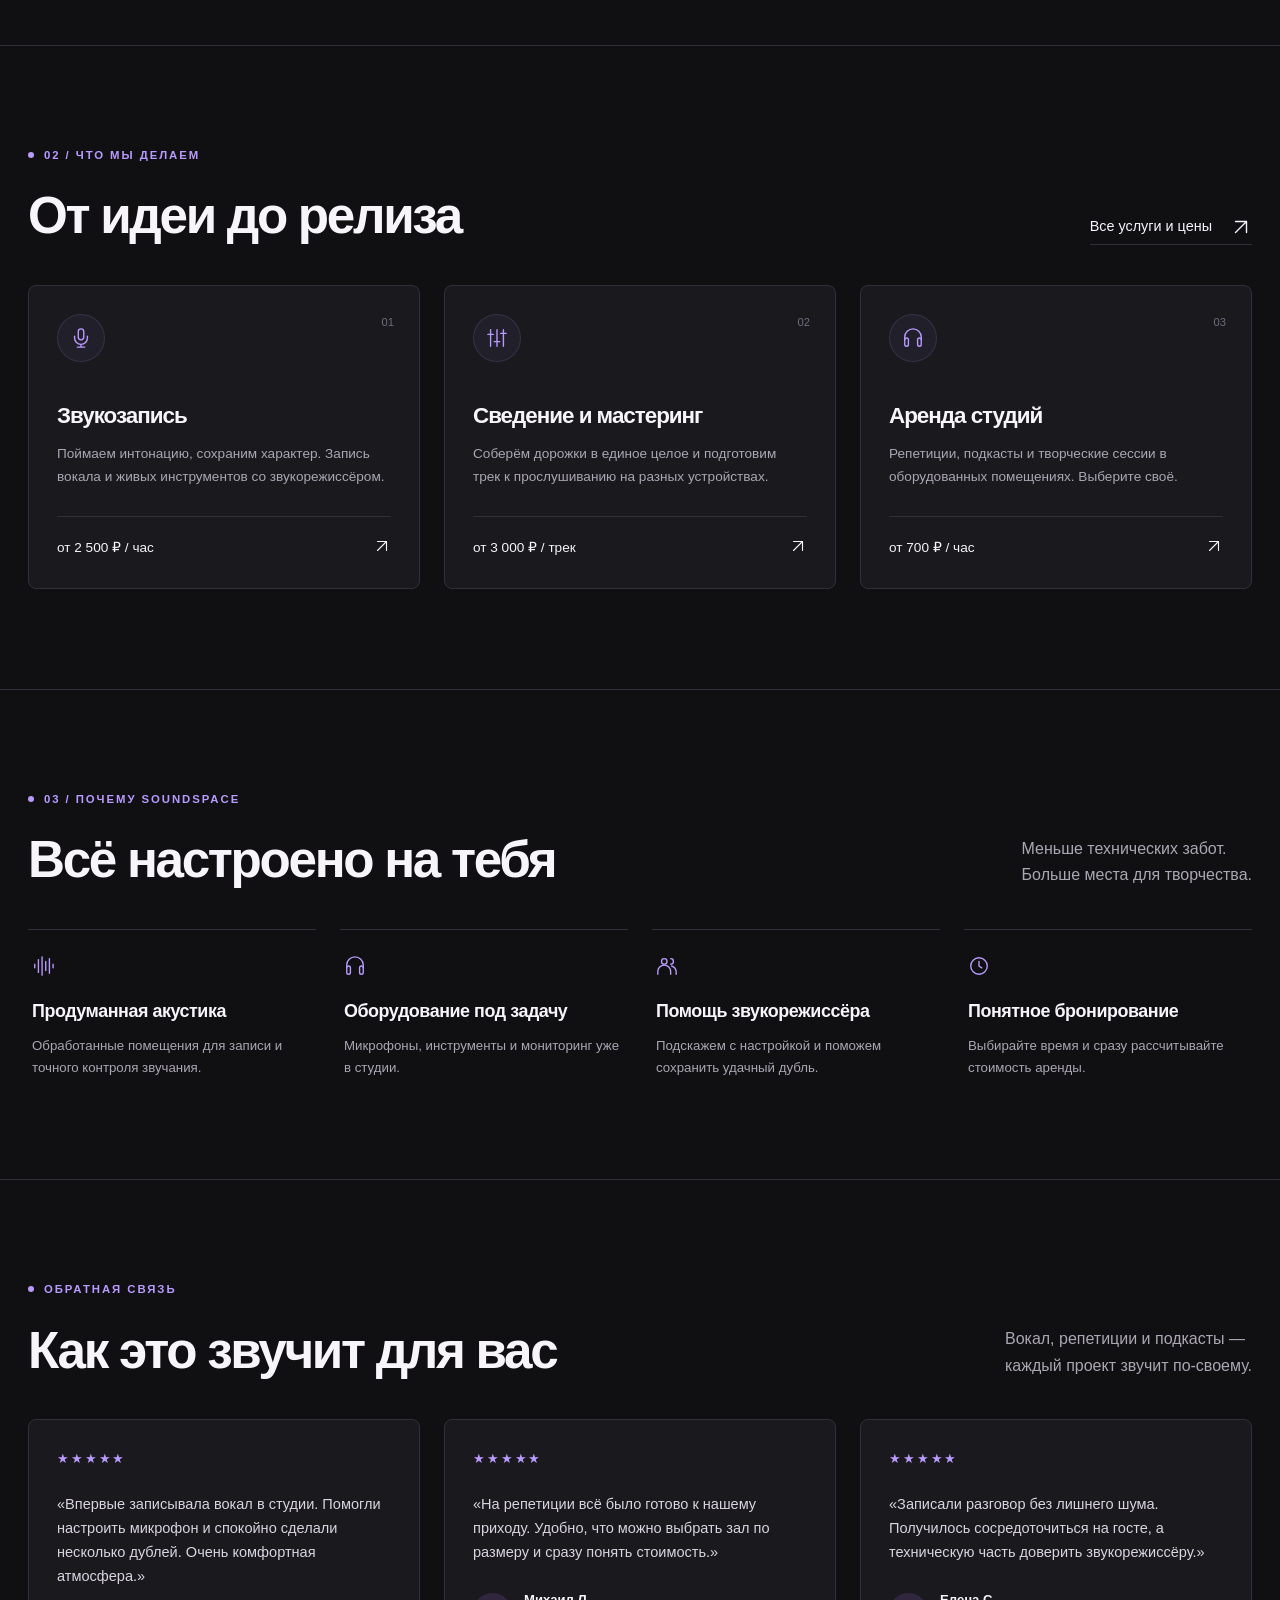
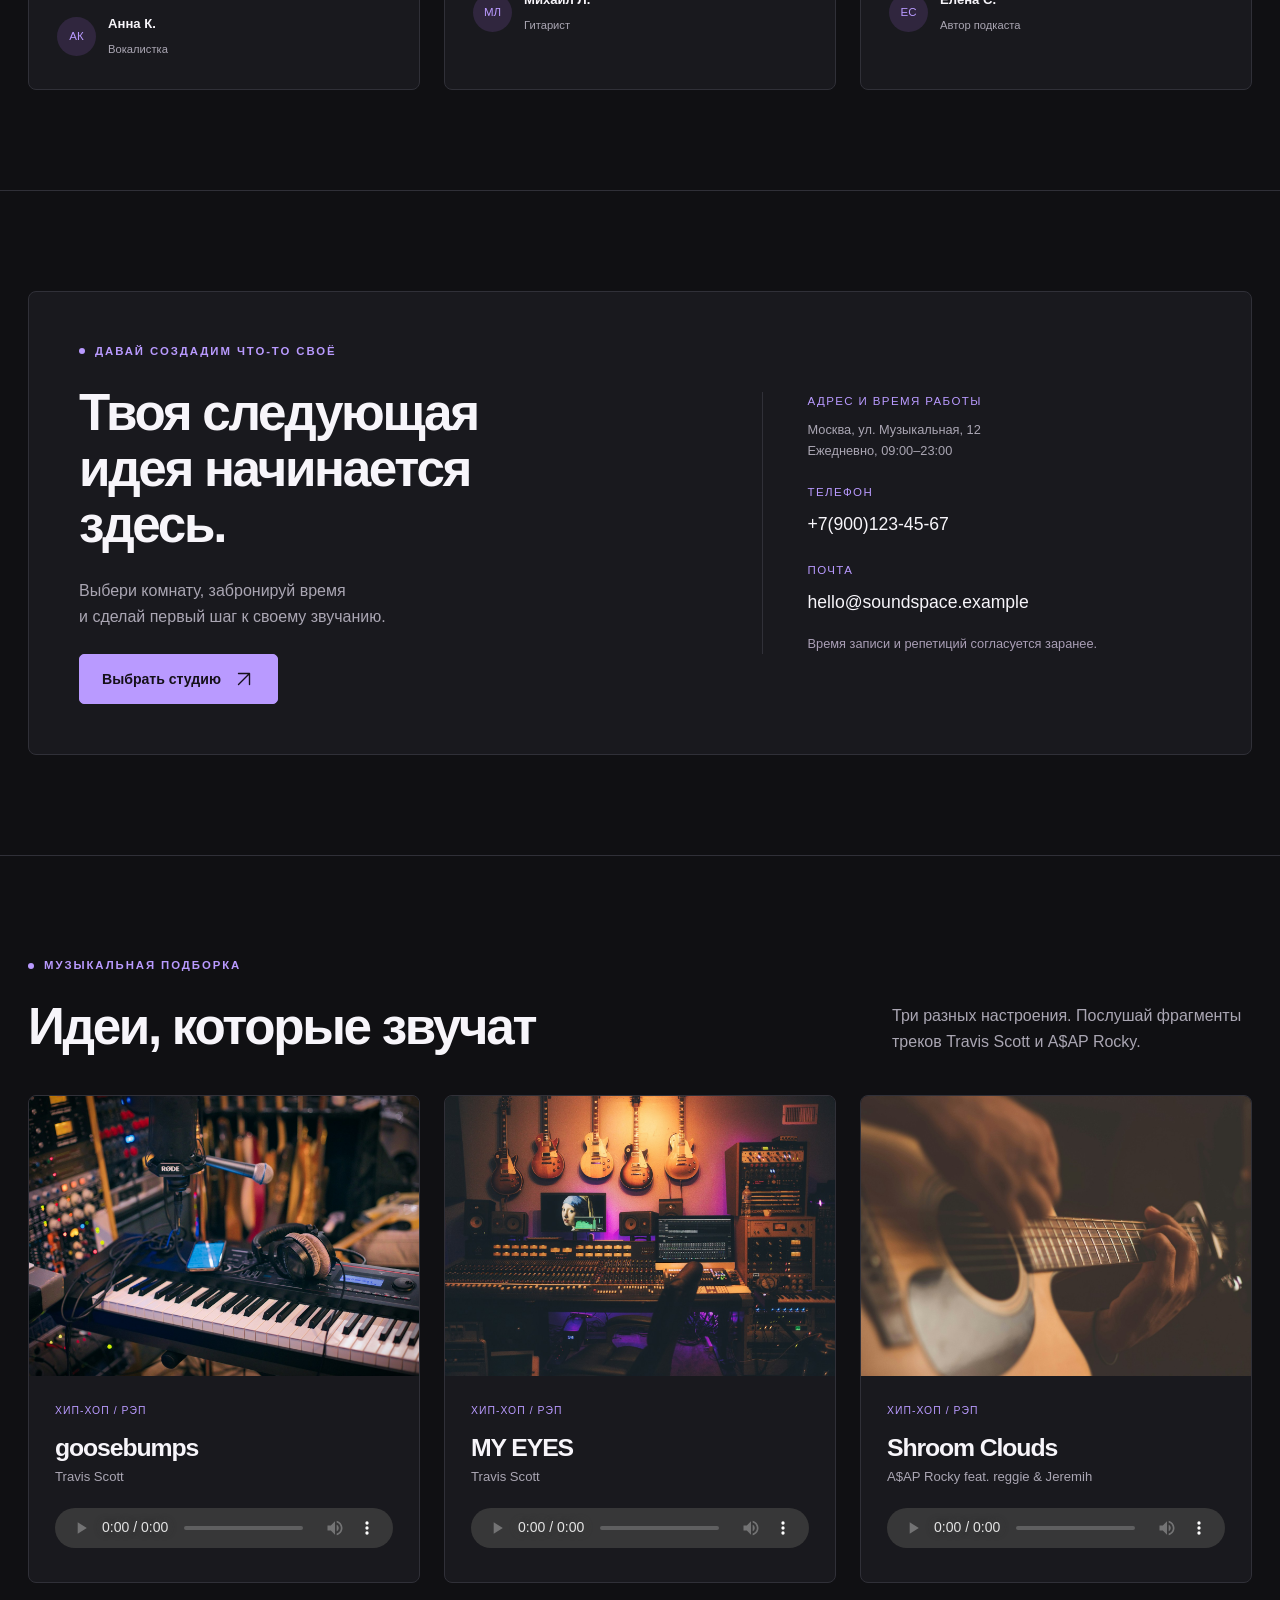
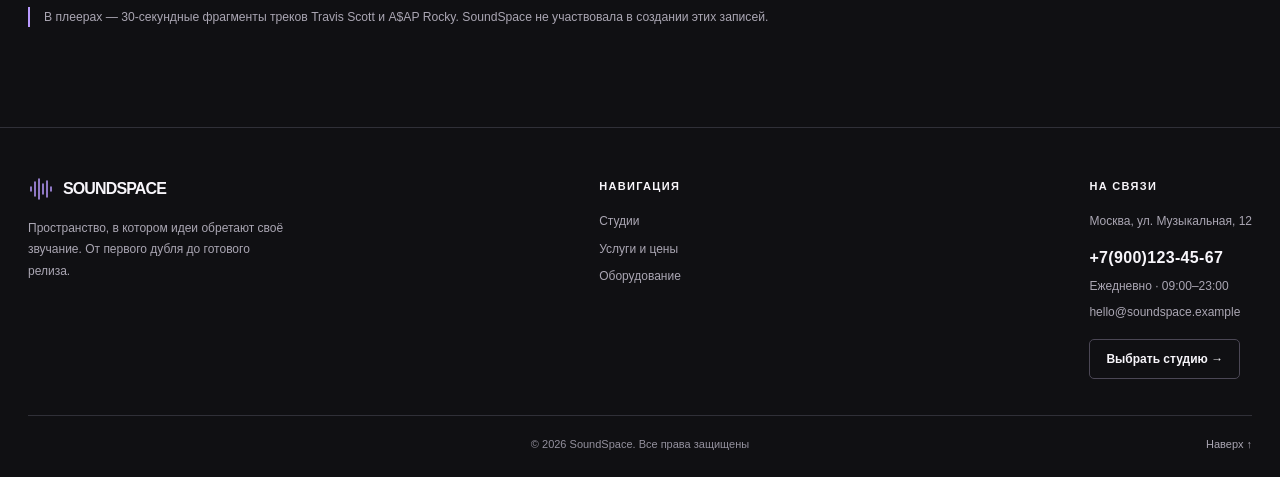
==== commit 74f9bfc1: "delete dot" ====
--- a/index.html
+++ b/index.html
@@ -18,7 +18,7 @@
     <header class="site-header">
       <nav class="navbar navbar-expand-xl" aria-label="Главная навигация">
         <div class="container">
-          <a class="navbar-brand" href="index.html" aria-label="SoundSpace — главная"><svg class="icon brand-mark" width="24" height="24" viewBox="0 0 24 24" fill="none" stroke="currentColor" stroke-width="1.5" stroke-linecap="round" stroke-linejoin="round" aria-hidden="true"><path d="M3 10v4M7 5v14M11 2v20M15 7v10M19 4v16M23 10v4"/></svg>SOUNDSPACE<span class="accent" aria-hidden="true">.</span></a>
+          <a class="navbar-brand" href="index.html" aria-label="SoundSpace — главная"><svg class="icon brand-mark" width="24" height="24" viewBox="0 0 24 24" fill="none" stroke="currentColor" stroke-width="1.5" stroke-linecap="round" stroke-linejoin="round" aria-hidden="true"><path d="M3 10v4M7 5v14M11 2v20M15 7v10M19 4v16M23 10v4"/></svg>SOUNDSPACE<span class="accent" aria-hidden="true"></span></a>
 <button class="navbar-toggler" type="button" data-bs-toggle="collapse" data-bs-target="#main-nav" aria-controls="main-nav" aria-expanded="false" aria-label="Открыть меню"><svg class="icon " width="24" height="24" viewBox="0 0 24 24" fill="none" stroke="currentColor" stroke-width="1.5" stroke-linecap="round" stroke-linejoin="round" aria-hidden="true"><path d="M3 6h18M3 12h18M3 18h18"/></svg></button>
           <div class="collapse navbar-collapse" id="main-nav">
             <ul class="navbar-nav">
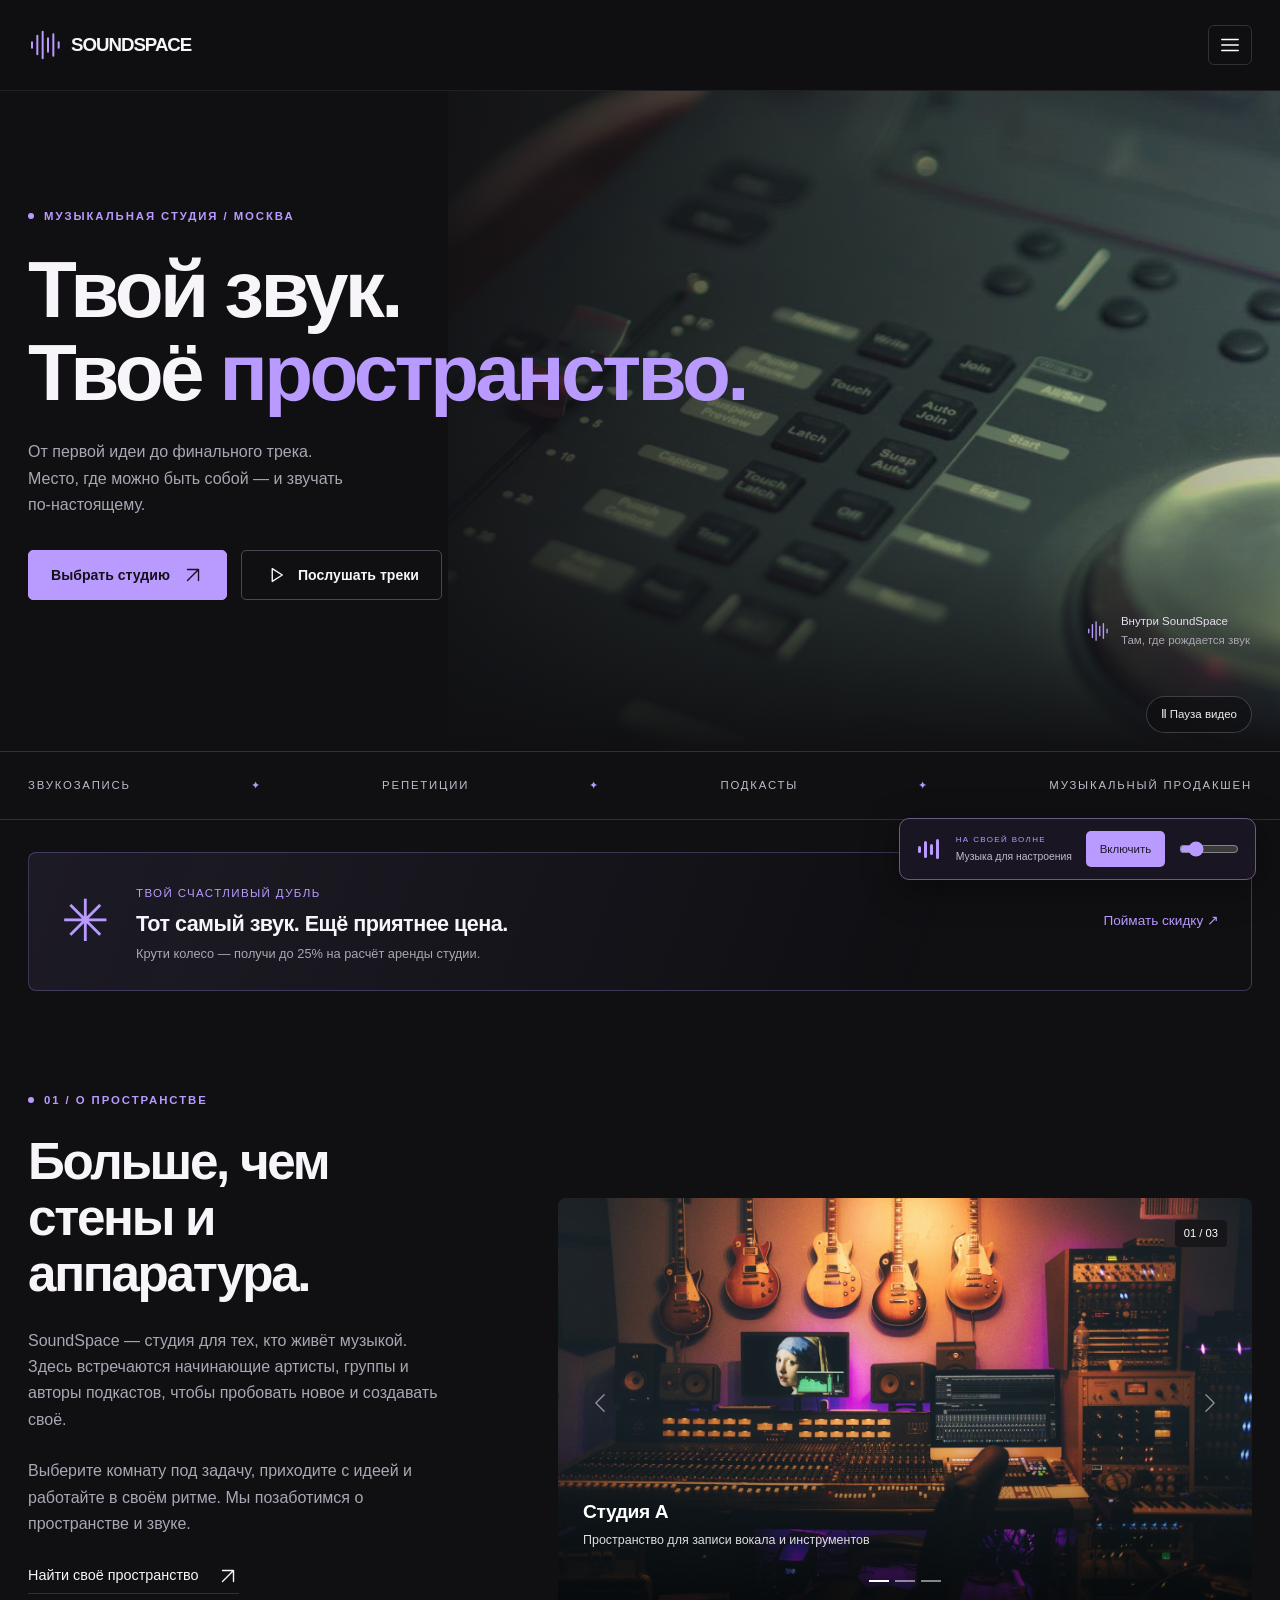
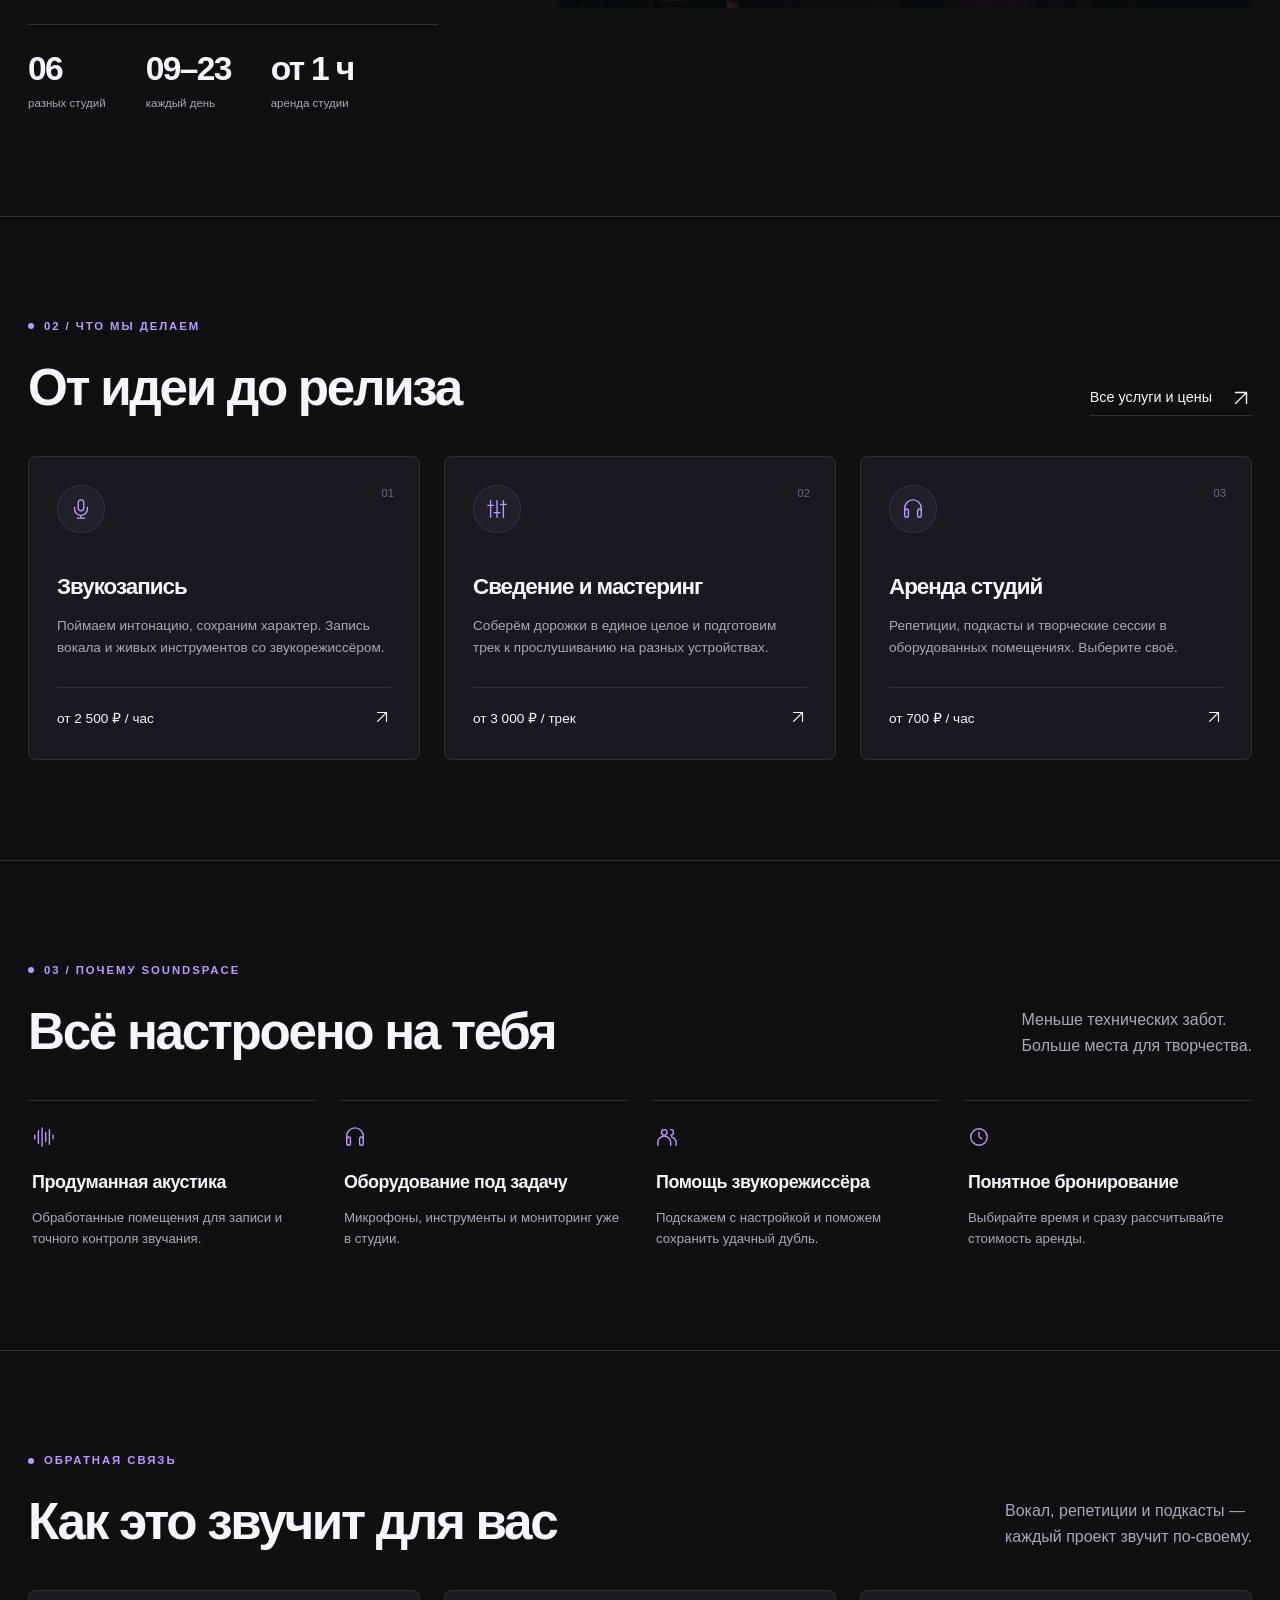
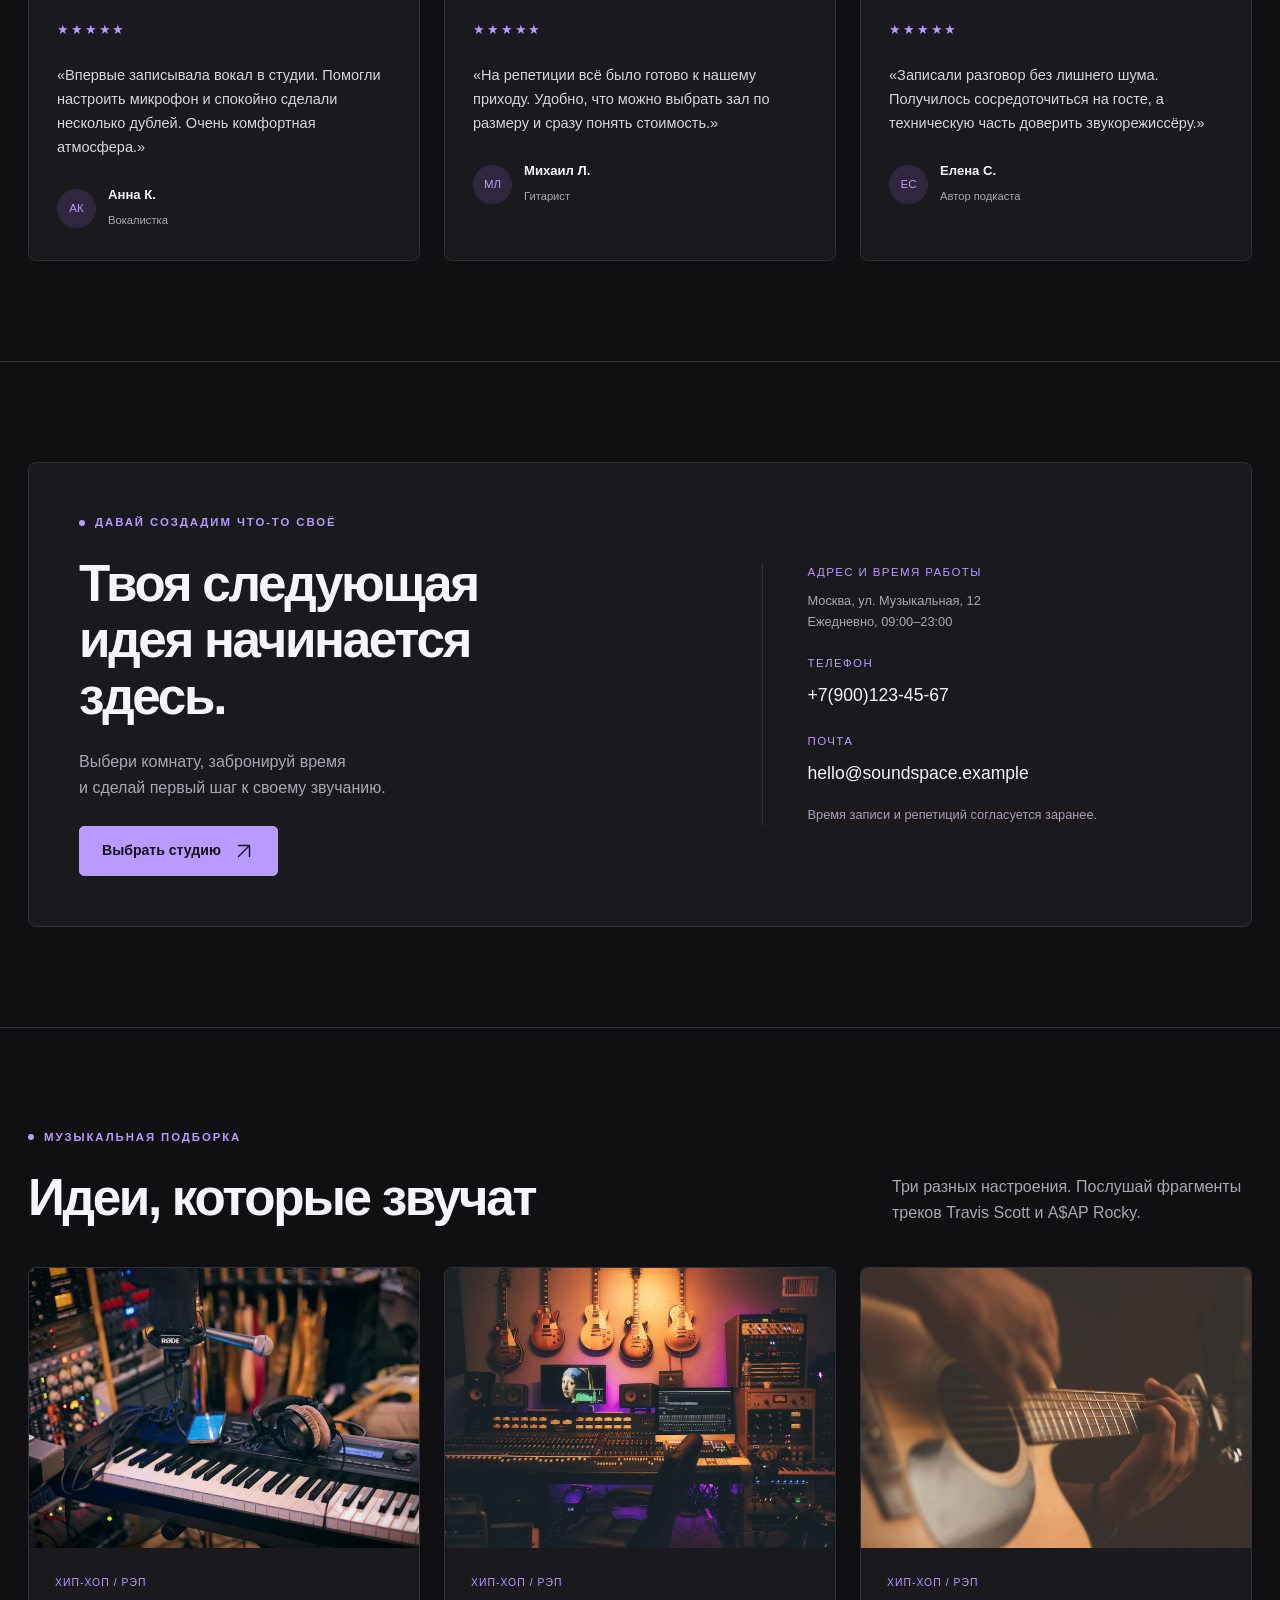
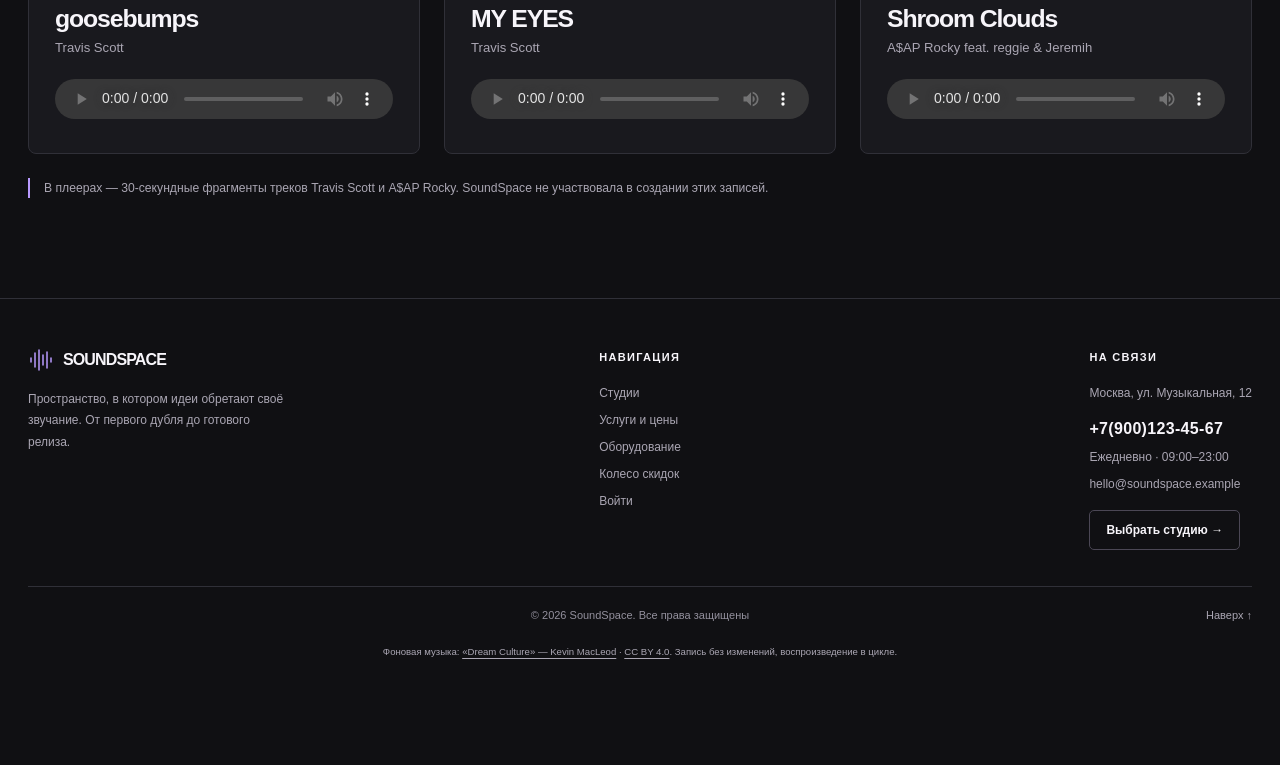
==== commit 4936cd19: "fix pages" ====
--- a/index.html
+++ b/index.html
@@ -6,17 +6,21 @@
     <meta name="description" content="Музыкальная студия SoundSpace: звукозапись, репетиции, подкасты и музыкальный продакшен.">
     <meta name="theme-color" content="#101013">
     <title>Музыкальная студия — SoundSpace</title>
+    <script src="assets/js/local-auth.js"></script>
     <link rel="icon" href="assets/images/favicon.svg" type="image/svg+xml">
     <link rel="stylesheet" href="assets/vendor/bootstrap/bootstrap.css">
-    <link rel="stylesheet" href="assets/css/style.css?v=dfc9f2181a39">
+    <link rel="stylesheet" href="assets/css/style.css?v=soundspace-features-1">
+    <link rel="stylesheet" href="assets/css/features.css">
     <script src="assets/vendor/bootstrap/bootstrap.bundle.js" defer></script>
     <script src="assets/js/data.js" defer></script>
+    <script src="assets/js/auth.js" defer></script>
+    <script src="assets/js/site.js" defer></script>
     <script src="assets/js/main.js" defer></script>
   </head>
   <body>
     <a class="skip-link" href="#main">Перейти к содержимому</a>
     <header class="site-header">
-      <nav class="navbar navbar-expand-xl" aria-label="Главная навигация">
+      <nav class="navbar navbar-expand-xxl" aria-label="Главная навигация">
         <div class="container">
           <a class="navbar-brand" href="index.html" aria-label="SoundSpace — главная"><svg class="icon brand-mark" width="24" height="24" viewBox="0 0 24 24" fill="none" stroke="currentColor" stroke-width="1.5" stroke-linecap="round" stroke-linejoin="round" aria-hidden="true"><path d="M3 10v4M7 5v14M11 2v20M15 7v10M19 4v16M23 10v4"/></svg>SOUNDSPACE<span class="accent" aria-hidden="true"></span></a>
 <button class="navbar-toggler" type="button" data-bs-toggle="collapse" data-bs-target="#main-nav" aria-controls="main-nav" aria-expanded="false" aria-label="Открыть меню"><svg class="icon " width="24" height="24" viewBox="0 0 24 24" fill="none" stroke="currentColor" stroke-width="1.5" stroke-linecap="round" stroke-linejoin="round" aria-hidden="true"><path d="M3 6h18M3 12h18M3 18h18"/></svg></button>
@@ -37,8 +41,10 @@
               <li class="nav-item">
                 <a class="nav-link" href="contacts.html">Контакты</a>
               </li>
+              <li class="nav-item"><a class="nav-link" href="wheel.html">Колесо скидок</a></li>
             </ul>
             <div class="nav-actions">
+              <a class="nav-account" data-account-link href="auth.html">Войти</a>
               <a class="nav-phone" href="tel:+79001234567">+7(900)123-45-67</a>
               <a class="btn btn-outline-light nav-book" href="studios.html#studios">Выбрать студию <svg class="icon " width="24" height="24" viewBox="0 0 24 24" fill="none" stroke="currentColor" stroke-width="1.5" stroke-linecap="round" stroke-linejoin="round" aria-hidden="true"><path d="M6 18 18 6M6 6h12v12"/></svg></a>
             </div>
@@ -48,7 +54,7 @@
     </header>
     <main id="main" tabindex="-1">
       <section class="hero" aria-labelledby="hero-title">
-        <img class="hero-picture" src="assets/images/studio-b.jpg" alt="Микрофон, наушники и клавишные в студийном пространстве" width="1600" height="1067" fetchpriority="high">
+        <video class="hero-picture hero-video" id="hero-video" poster="assets/images/studio-console-poster.jpg" muted loop playsinline preload="none" aria-hidden="true" tabindex="-1"></video>
         <div class="container">
           <div class="eyebrow">
             Музыкальная студия / Москва
@@ -63,9 +69,10 @@
             <a class="btn btn-primary" href="studios.html">Выбрать студию <svg class="icon " width="24" height="24" viewBox="0 0 24 24" fill="none" stroke="currentColor" stroke-width="1.5" stroke-linecap="round" stroke-linejoin="round" aria-hidden="true"><path d="M6 18 18 6M6 6h12v12"/></svg></a><a class="btn btn-outline-light" href="#music"><svg class="icon " width="24" height="24" viewBox="0 0 24 24" fill="none" stroke="currentColor" stroke-width="1.5" stroke-linecap="round" stroke-linejoin="round" aria-hidden="true"><path d="m9 5 11 7-11 7Z"/></svg>Послушать треки</a>
           </div>
           <div class="hero-caption">
-            <svg class="icon " width="24" height="24" viewBox="0 0 24 24" fill="none" stroke="currentColor" stroke-width="1.5" stroke-linecap="round" stroke-linejoin="round" aria-hidden="true"><path d="M3 10v4M7 5v14M11 2v20M15 7v10M19 4v16M23 10v4"/></svg><span>Студия B<br><span class="muted">Контрольная комната</span></span>
-          </div>
-        </div>
+            <svg class="icon " width="24" height="24" viewBox="0 0 24 24" fill="none" stroke="currentColor" stroke-width="1.5" stroke-linecap="round" stroke-linejoin="round" aria-hidden="true"><path d="M3 10v4M7 5v14M11 2v20M15 7v10M19 4v16M23 10v4"/></svg><span>Внутри SoundSpace<br><span class="muted">Там, где рождается звук</span></span>
+          </div>
+        </div>
+        <button type="button" class="video-toggle" id="video-toggle" aria-controls="hero-video" aria-pressed="false">▶ Включить видео</button>
       </section>
       <div class="hero-bottom">
         <div class="container">
@@ -74,6 +81,7 @@
           </div>
         </div>
       </div>
+      <section class="bonus-banner-section"><div class="container"><a class="bonus-banner" href="wheel.html"><span class="bonus-icon" aria-hidden="true">✳</span><div><span class="small-label accent">Твой счастливый дубль</span><h2>Тот самый звук. Ещё приятнее цена.</h2><p>Крути колесо — получи до 25% на расчёт аренды студии.</p></div><span class="bonus-banner-action">Поймать скидку ↗</span></a></div></section>
       <section class="section">
         <div class="container">
           <div class="row g-5 align-items-center">
@@ -462,6 +470,8 @@
               <li><a href="studios.html">Студии</a></li>
               <li><a href="services.html">Услуги и цены</a></li>
               <li><a href="equipment.html">Оборудование</a></li>
+              <li><a href="wheel.html">Колесо скидок</a></li>
+              <li><a href="auth.html" data-account-link>Войти</a></li>
             </ul>
           </nav>
           <div class="footer-column footer-contact-column">
@@ -479,7 +489,15 @@
           <span class="footer-copyright">© 2026 SoundSpace. Все права защищены</span><a class="muted" href="#main">Наверх ↑</a>
         </div>
       </div>
+          <p class="music-attribution container">Фоновая музыка: <a href="https://incompetech.com/music/royalty-free/index.html?isrc=USUAN1300046" target="_blank" rel="noopener noreferrer">«Dream Culture» — Kevin MacLeod</a> · <a href="https://creativecommons.org/licenses/by/4.0/" target="_blank" rel="noopener noreferrer">CC BY 4.0</a>. Запись без изменений, воспроизведение в цикле.</p>
     </footer>
+    <aside class="music-dock" aria-label="Фоновая музыка">
+      <div class="music-equalizer" aria-hidden="true"><i></i><i></i><i></i><i></i></div>
+      <div class="music-info"><span>НА СВОЕЙ ВОЛНЕ</span><small id="music-status" role="status">Музыка для настроения</small></div>
+      <button type="button" id="music-toggle" class="music-toggle" aria-pressed="false" aria-controls="background-music"><span data-music-label>Включить</span></button>
+      <label class="music-volume-label" for="music-volume"><span class="visually-hidden">Громкость фоновой музыки</span><input id="music-volume" type="range" min="0" max="100" value="20" aria-label="Громкость фоновой музыки"></label>
+      <audio id="background-music" preload="none" loop><source src="assets/audio/kevin-macleod-dream-culture.mp3" type="audio/mpeg"></audio>
+    </aside>
     <noscript>
     <p class="container site-note">
       Включите JavaScript для работы фильтров, вкладок, каруселей, форм и модальных окон.
--- a/assets/css/features.css
+++ b/assets/css/features.css
@@ -0,0 +1,170 @@
+/* Аккаунт, колесо скидок и медиапанель. Без дополнительных библиотек. */
+.auth-header-caption {font-size:.75rem;color:var(--muted)}
+.account-entry-note {font-size:.8rem;max-width:360px;margin:0}
+.account-back {display:inline-flex;margin-bottom:24px;font-size:.8rem;color:var(--muted)}
+.account-back:hover {color:var(--accent)}
+.local-account-note {font-size:.73rem;line-height:1.7;color:var(--muted);border-top:1px solid var(--line);padding-top:18px;margin:22px 0}
+.music-attribution {font-size:.6rem;line-height:1.6;color:var(--muted);margin-top:20px;margin-bottom:0;text-align:center}
+.music-attribution a {color:var(--muted);text-decoration:underline;text-underline-offset:3px}
+.music-attribution a:hover {color:var(--accent)}
+.auth-footer {font-size:.7rem;text-align:center;padding-top:22px;padding-bottom:100px}
+.nav-account {color:var(--text);font-size:.8rem;white-space:nowrap;padding:9px 0;border-bottom:1px solid var(--accent)}
+.nav-account:hover,.nav-account.active {color:var(--accent)}
+.nav-actions {gap:15px}
+.navbar-brand {margin-right:22px}
+.hero-video {object-fit:cover;object-position:60% center;opacity:.85}
+.video-toggle {position:absolute;right:28px;bottom:18px;z-index:2;border:1px solid #ffffff30;border-radius:30px;padding:8px 14px;color:#eee;background:#101013a8;font-size:.72rem;backdrop-filter:blur(10px)}
+.video-toggle:hover {border-color:var(--accent)}
+.bonus-banner-section {padding-top:32px}
+.bonus-banner {display:flex;align-items:center;gap:26px;padding:26px 32px;border:1px solid #b99aff42;border-radius:8px;background:linear-gradient(110deg,#b99aff14,transparent 75%);color:var(--text)}
+.bonus-icon {font-size:3.6rem;line-height:1;color:var(--accent)}
+.bonus-banner h2 {font-size:1.35rem;letter-spacing:-.025em;margin:7px 0}
+.bonus-banner p {font-size:.8rem;margin:0}
+.bonus-banner-action {margin-left:auto;color:var(--accent);font-size:.85rem;white-space:nowrap}
+.bonus-banner:hover {border-color:var(--accent);color:var(--text)}
+.lead-copy {font-size:1.05rem;line-height:1.85;max-width:460px}
+.account-section,.wheel-section {padding-top:40px}
+.account-layout {display:grid;grid-template-columns:1fr 1fr;gap:90px;align-items:center;padding-bottom:20px}
+.account-intro h1,.wheel-copy h1 {font-size:clamp(2.8rem,4.6vw,4.7rem);line-height:1.08;margin:0 0 22px}
+.account-intro .eyebrow,.wheel-copy .eyebrow {margin-bottom:22px}
+.account-intro .arrow-link {font-size:.85rem}
+.account-card {background:var(--panel);border:1px solid var(--line);border-radius:12px;padding:36px;position:relative;box-shadow:0 20px 100px #0002}
+.auth-tabs {display:flex;gap:4px;padding:5px;background:var(--bg);border:1px solid var(--line);border-radius:7px;margin-bottom:30px}
+.auth-tabs button {flex:1;border:0;border-radius:4px;background:transparent;color:var(--muted);padding:11px;font-size:.86rem;min-height:44px}
+.auth-tabs button.active {background:#b99aff22;color:var(--accent)}
+.auth-tabs button:disabled {opacity:.6}
+.account-card h2 {font-size:1.75rem;letter-spacing:-.04em;margin-bottom:12px}
+.account-card .form-note {margin-bottom:28px}
+.account-card .form-control {min-height:50px}
+.password-field {position:relative}
+.password-field input {padding-right:88px}
+.password-field button {position:absolute;inset:0 12px 0 auto;border:0;background:transparent;color:var(--accent);font-size:.75rem;min-width:60px}
+.auth-feedback {font-size:.85rem;padding:12px 14px;border:1px solid #ff9a9a55;border-radius:5px;color:#ffc1c1;background:#f001}
+.auth-feedback.is-success {color:#c5e9c4;border-color:#91b58f55;background:#91b58f11}
+.account-footnote {font-size:.73rem;text-align:center;margin:22px 0 28px}
+.card-signoff {border-top:1px solid var(--line);padding-top:18px;display:flex;align-items:center;gap:8px;color:var(--muted);font-size:.62rem}
+.card-signoff>span:last-child {margin-left:auto;letter-spacing:.1em;white-space:nowrap}
+.status-dot {display:inline-block;width:6px;height:6px;border-radius:50%;background:var(--accent);flex:none}
+.account-success {padding:20px 0 35px}
+.account-success p {overflow-wrap:anywhere;margin:16px 0 32px}
+.account-success .eyebrow {margin:24px 0}
+.account-check {display:grid;place-items:center;background:#b99aff16;border:1px solid #b99aff44;color:var(--accent);width:60px;height:60px;border-radius:50%;font-size:1.7rem}
+.text-button {padding:5px 0;background:none;border:0;border-bottom:1px solid #b99aff55;color:var(--accent);font-size:.8rem}
+.text-button:hover {color:var(--text)}
+.account-art {position:relative;display:flex;align-items:center;gap:30px;height:210px;margin:25px 0 30px;overflow:hidden}
+.vinyl-record {width:190px;height:190px;border-radius:50%;background:repeating-radial-gradient(circle,#17171d 0 2px,#303039 3px,#17171d 4px);border:1px solid #45404c;position:relative;transform:rotate(-15deg);box-shadow:10px 12px 25px #0004;flex:none}
+.vinyl-record:before {content:"";position:absolute;inset:0;border-radius:50%;background:conic-gradient(transparent,#ffffff14,transparent 25%,transparent 50%,#ffffff14,transparent 75%)}
+.vinyl-record>span {position:absolute;inset:58px;border-radius:50%;background:var(--accent);color:#20152f;display:flex;align-items:center;justify-content:center;flex-direction:column;font-size:1.8rem;font-weight:700;line-height:1.1}
+.vinyl-record>span>span {font-size:.43rem;letter-spacing:.12em;margin-top:6px}
+.record-caption {font-size:.68rem;letter-spacing:.16em;color:var(--muted);line-height:2}
+.wheel-layout {display:grid;grid-template-columns:1fr 1fr;gap:64px;align-items:center}
+.wheel-tags {display:flex;flex-wrap:wrap;gap:8px;margin:25px 0 30px}
+.wheel-tags span {padding:6px 11px;border:1px solid var(--line);border-radius:4px;color:#c4bdcf;font-size:.68rem}
+.spin-button {min-width:255px}
+.wheel-status {font-size:.78rem;margin:15px 0 0;max-width:430px;min-height:26px}
+.wheel-stage {border:1px solid var(--line);border-radius:12px;background:radial-gradient(ellipse at center,#b99aff14,transparent 70%),var(--panel);padding:26px;overflow:hidden;position:relative}
+.wheel-stage-caption {display:flex;justify-content:space-between;font-size:.58rem;letter-spacing:.16em;color:var(--muted);margin-bottom:26px}
+.wheel-wrap {position:relative;width:min(100%,420px);aspect-ratio:1;margin:0 auto;padding:8px;border:1px solid #b99aff45;border-radius:50%;box-shadow:0 0 0 10px #b99aff08,0 20px 50px #0005}
+.discount-wheel {width:100%;height:100%;border:5px solid #201c28;border-radius:50%;position:relative;background:conic-gradient(#b99aff 0deg 45deg,#29232f 45deg 90deg,#d9c8fb 90deg 135deg,#3b314a 135deg 180deg,#b5c6a0 180deg 225deg,#29232f 225deg 270deg,#d0b1fd 270deg 315deg,#3b314a 315deg 360deg);will-change:transform}
+.wheel-label {position:absolute;left:50%;top:50%;height:50%;width:0;transform-origin:top;transform:rotate(calc(var(--segment)*45deg + 202.5deg));color:#23192f}
+.wheel-label>span {position:absolute;left:0;top:70%;transform:translate(-50%,-50%) rotate(180deg);font-size:clamp(1rem,2.4vw,1.8rem);font-weight:700;white-space:nowrap;font-variant-numeric:tabular-nums}
+.wheel-label:nth-child(even) {color:#e2d7ee}
+.wheel-pointer {position:absolute;z-index:3;left:50%;top:-13px;transform:translateX(-50%);width:24px;height:33px;background:#f4e7ff;clip-path:polygon(0 0,100% 0,50% 100%);filter:drop-shadow(0 3px 3px #0005)}
+.wheel-hub {position:absolute;inset:50% auto auto 50%;transform:translate(-50%,-50%);width:23%;aspect-ratio:1;border-radius:50%;background:#17131e;border:4px solid #e2d5f3;display:flex;flex-direction:column;align-items:center;justify-content:center;box-shadow:0 0 0 5px #17131e55;color:var(--text)}
+.wheel-hub strong {font-size:clamp(1.5rem,3vw,2.3rem);letter-spacing:-.07em;line-height:1.2}
+.wheel-hub span {font-size:.46rem;letter-spacing:.13em;color:var(--accent);margin-top:5px}
+.wheel-stage-bottom {display:flex;align-items:center;justify-content:center;gap:8px;margin-top:35px;font-size:.68rem;color:var(--muted)}
+.reward-card {border:1px solid #b99aff55;border-radius:8px;background:#b99aff08;padding:22px;margin-top:25px;max-width:460px}
+.reward-top {display:flex;gap:16px;justify-content:space-between;align-items:center}
+.reward-top .small-label {font-size:.6rem;color:var(--accent)}
+.reward-top h2 {font-size:1.15rem;letter-spacing:-.02em;margin:10px 0}
+.reward-top>strong {font-size:2.8rem;line-height:1;color:var(--accent);letter-spacing:-.06em}
+.coupon-row {display:flex;align-items:center;gap:16px;justify-content:space-between;border-top:1px dashed var(--line);padding-top:16px;margin:12px 0 20px}
+.coupon-row code {font-size:.9rem;color:var(--text);user-select:all}
+.coupon-row .text-button {font-size:.7rem}
+.reward-card .btn {font-size:.78rem;padding:12px}
+.wheel-rules {border-top:1px solid var(--line);margin-top:70px;padding-top:38px;display:grid;grid-template-columns:1fr 1.45fr;gap:60px}
+.wheel-rules h2 {font-size:1.6rem;margin-top:15px;max-width:240px}
+.wheel-rules ol {list-style:none;padding:0;margin:0;display:grid;gap:23px}
+.wheel-rules li {display:flex;gap:20px}
+.wheel-rules li>span {color:var(--accent);font-size:.7rem;padding-top:3px}
+.wheel-rules strong {font-size:.88rem;font-weight:500}
+.wheel-rules p {font-size:.77rem;margin:6px 0 0;max-width:450px}
+.music-dock {position:fixed;bottom:20px;right:24px;z-index:1040;display:flex;align-items:center;gap:14px;max-width:calc(100vw - 32px);padding:12px 16px;border:1px solid #6b5a83;border-radius:10px;background:#1b1724f2;backdrop-filter:blur(18px);box-shadow:0 8px 35px #0006}
+.music-info {display:grid;gap:2px}
+.music-info>span {font-size:.5rem;letter-spacing:.17em;color:var(--accent)}
+.music-info small {font-size:.65rem;color:#c1b9cb}
+.music-toggle {background:var(--accent);border:0;border-radius:5px;color:#20162b;padding:8px 12px;font-size:.72rem;min-height:36px;min-width:79px}
+.music-volume-label {display:flex;align-items:center}
+.music-volume-label input {width:60px;accent-color:var(--accent)}
+.music-equalizer {display:flex;align-items:center;justify-content:center;gap:3px;height:25px;width:26px}
+.music-equalizer i {display:block;width:3px;border-radius:2px;height:7px;background:var(--accent);animation:music-bars .8s ease-in-out infinite alternate;animation-play-state:paused}
+.music-equalizer i:nth-child(2) {height:17px;animation-delay:-.2s}
+.music-equalizer i:nth-child(3) {height:11px;animation-delay:-.5s}
+.music-equalizer i:nth-child(4) {height:20px;animation-delay:-.35s}
+.is-playing .music-equalizer i {animation-play-state:running}
+.site-footer {padding-bottom:105px}
+/* Keep the player away from the account form's submit button. */
+body:has(#auth-form) .music-dock {left:24px;right:auto}
+@keyframes music-bars {to {height:4px}}
+@media(min-width:1400px) {
+  .nav-link {font-size:.76rem;padding-right:.55rem!important;padding-left:.55rem!important}
+  .nav-actions {gap:13px}
+  .nav-phone {font-size:.73rem}
+  .nav-book {font-size:.73rem;padding:11px 15px}
+}
+@media(max-width:1399px) {
+  .navbar-collapse {padding-top:20px}
+  .nav-actions {margin:12px 0 8px;flex-wrap:wrap;justify-content:flex-start}
+  .navbar-nav .nav-link.active:after {left:.7rem}
+}
+@media(max-width:991px) {
+  .account-layout {gap:35px}
+  .account-card {padding:26px}
+  .account-intro h1,.wheel-copy h1 {font-size:3rem}
+  .wheel-layout {gap:30px}
+  .wheel-stage {padding:20px}
+  .wheel-label>span {font-size:1.2rem}
+  .wheel-stage-caption {font-size:.47rem}
+  .wheel-hub span {font-size:.35rem}
+  .wheel-stage-bottom {font-size:.59rem}
+}
+@media(max-width:767px) {
+  .account-section,.wheel-section {padding-top:28px}
+  .auth-header-caption {max-width:130px;font-size:.6rem;text-align:right}
+  .account-layout,.wheel-layout {grid-template-columns:1fr;gap:32px}
+  .account-intro h1,.wheel-copy h1 {font-size:clamp(2.6rem,9vw,3.3rem)}
+  .lead-copy {font-size:.93rem}
+  .account-art {display:none}
+  .account-intro .arrow-link {margin-top:5px}
+  .account-card {padding:25px 22px}
+  .wheel-stage {grid-row:2;max-width:470px;width:100%;justify-self:center}
+  .wheel-wrap {width:min(100%,350px)}
+  .wheel-label>span {font-size:clamp(1.1rem,6vw,1.6rem)}
+  .wheel-hub strong {font-size:1.8rem}
+  .wheel-hub span {font-size:.4rem}
+  .spin-button {width:100%}
+  .wheel-tags {margin:20px 0 23px}
+  .wheel-rules {grid-template-columns:1fr;gap:25px;margin-top:40px;padding-top:30px}
+  .wheel-rules h2 {max-width:none}
+  .reward-card {max-width:none}
+  .music-dock {bottom:12px;right:12px;gap:10px;padding:10px 12px}
+  body:has(#auth-form) .music-dock {left:12px}
+  .music-volume-label input {width:45px}
+  .music-info small {font-size:.6rem}
+  .music-toggle {font-size:.66rem;min-width:68px;padding:8px}
+  .music-equalizer {width:20px}
+  .bonus-banner {padding:22px;gap:16px;flex-wrap:wrap}
+  .bonus-banner h2 {font-size:1.1rem}
+  .bonus-banner p {font-size:.76rem}
+  .bonus-icon {font-size:2.6rem}
+  .bonus-banner>div {flex:1;min-width:170px}
+  .bonus-banner-action {margin-left:0;width:100%;padding-top:12px;border-top:1px solid var(--line)}
+  .video-toggle {right:20px;bottom:15px;font-size:.65rem}
+}
+@media(max-width:380px) {
+  .music-info {display:none}
+}
+@media(prefers-reduced-motion:reduce) {
+  .music-equalizer i {animation:none!important}
+}
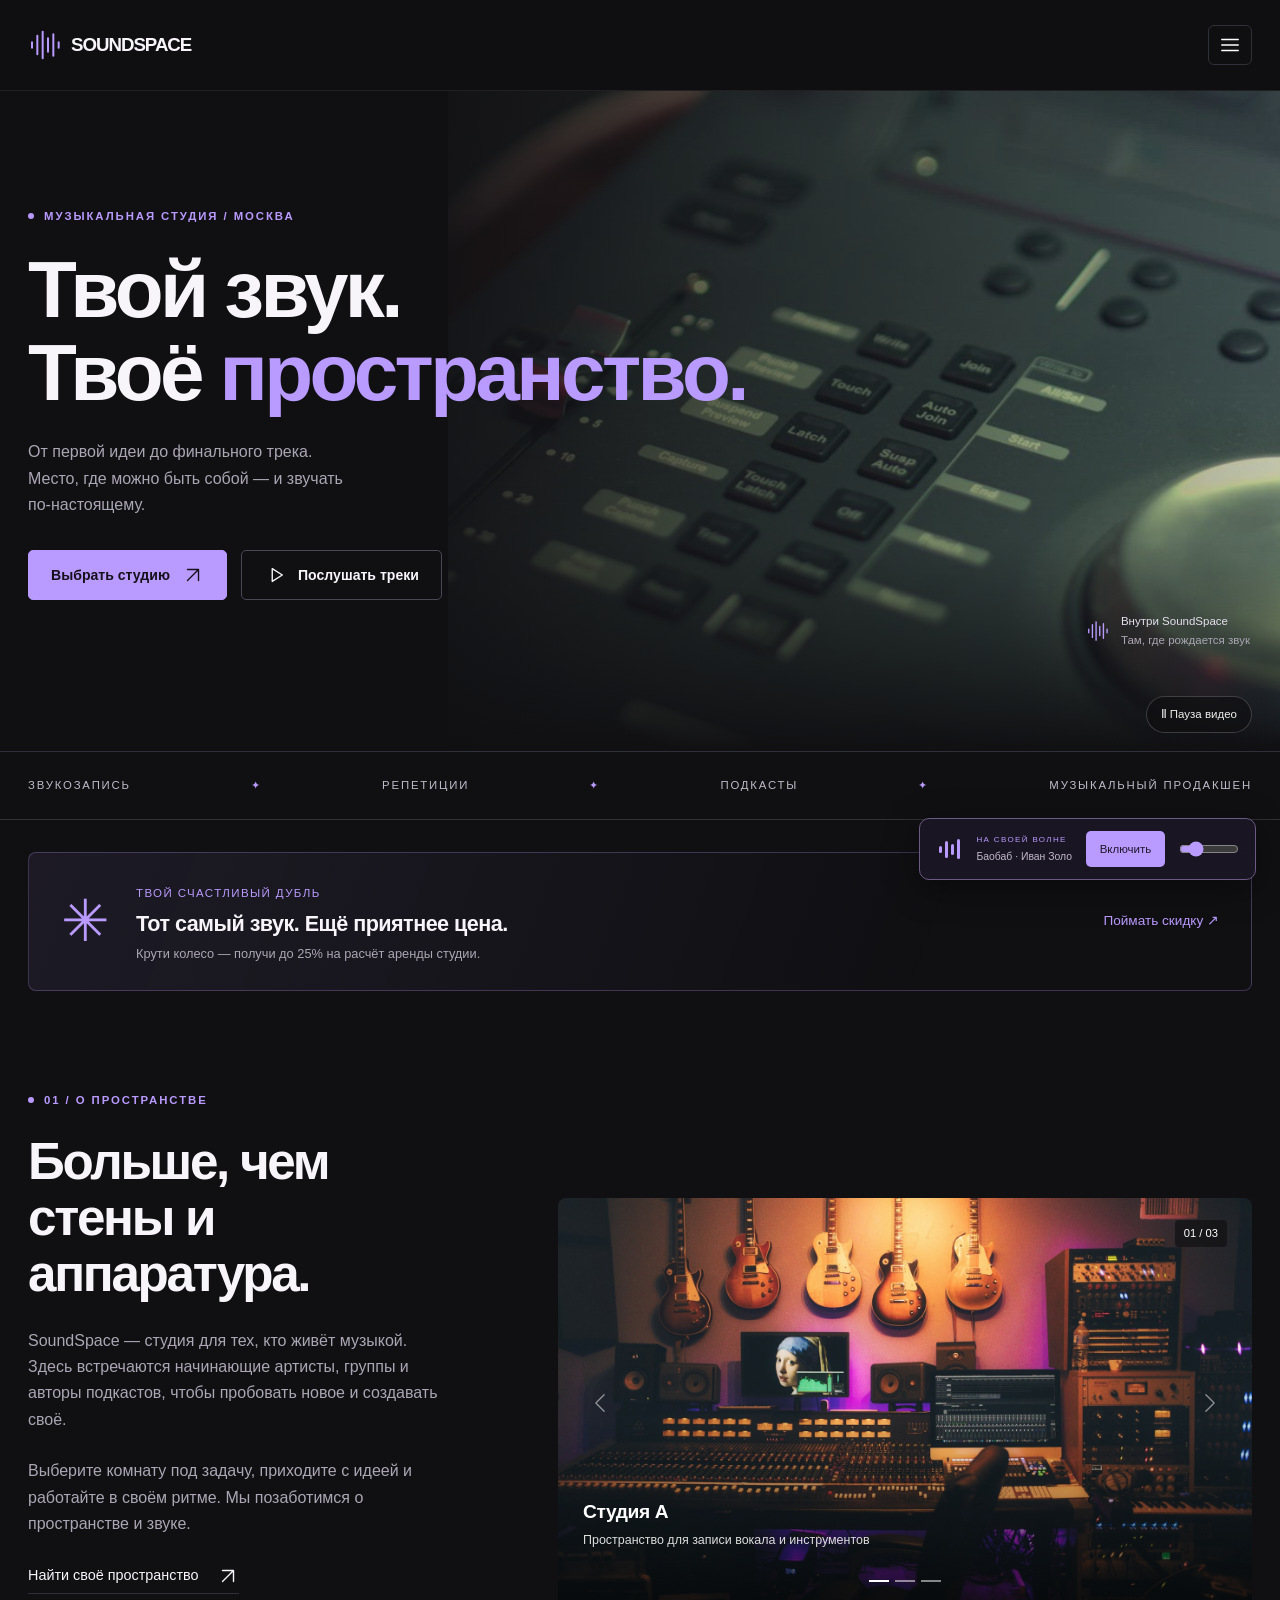
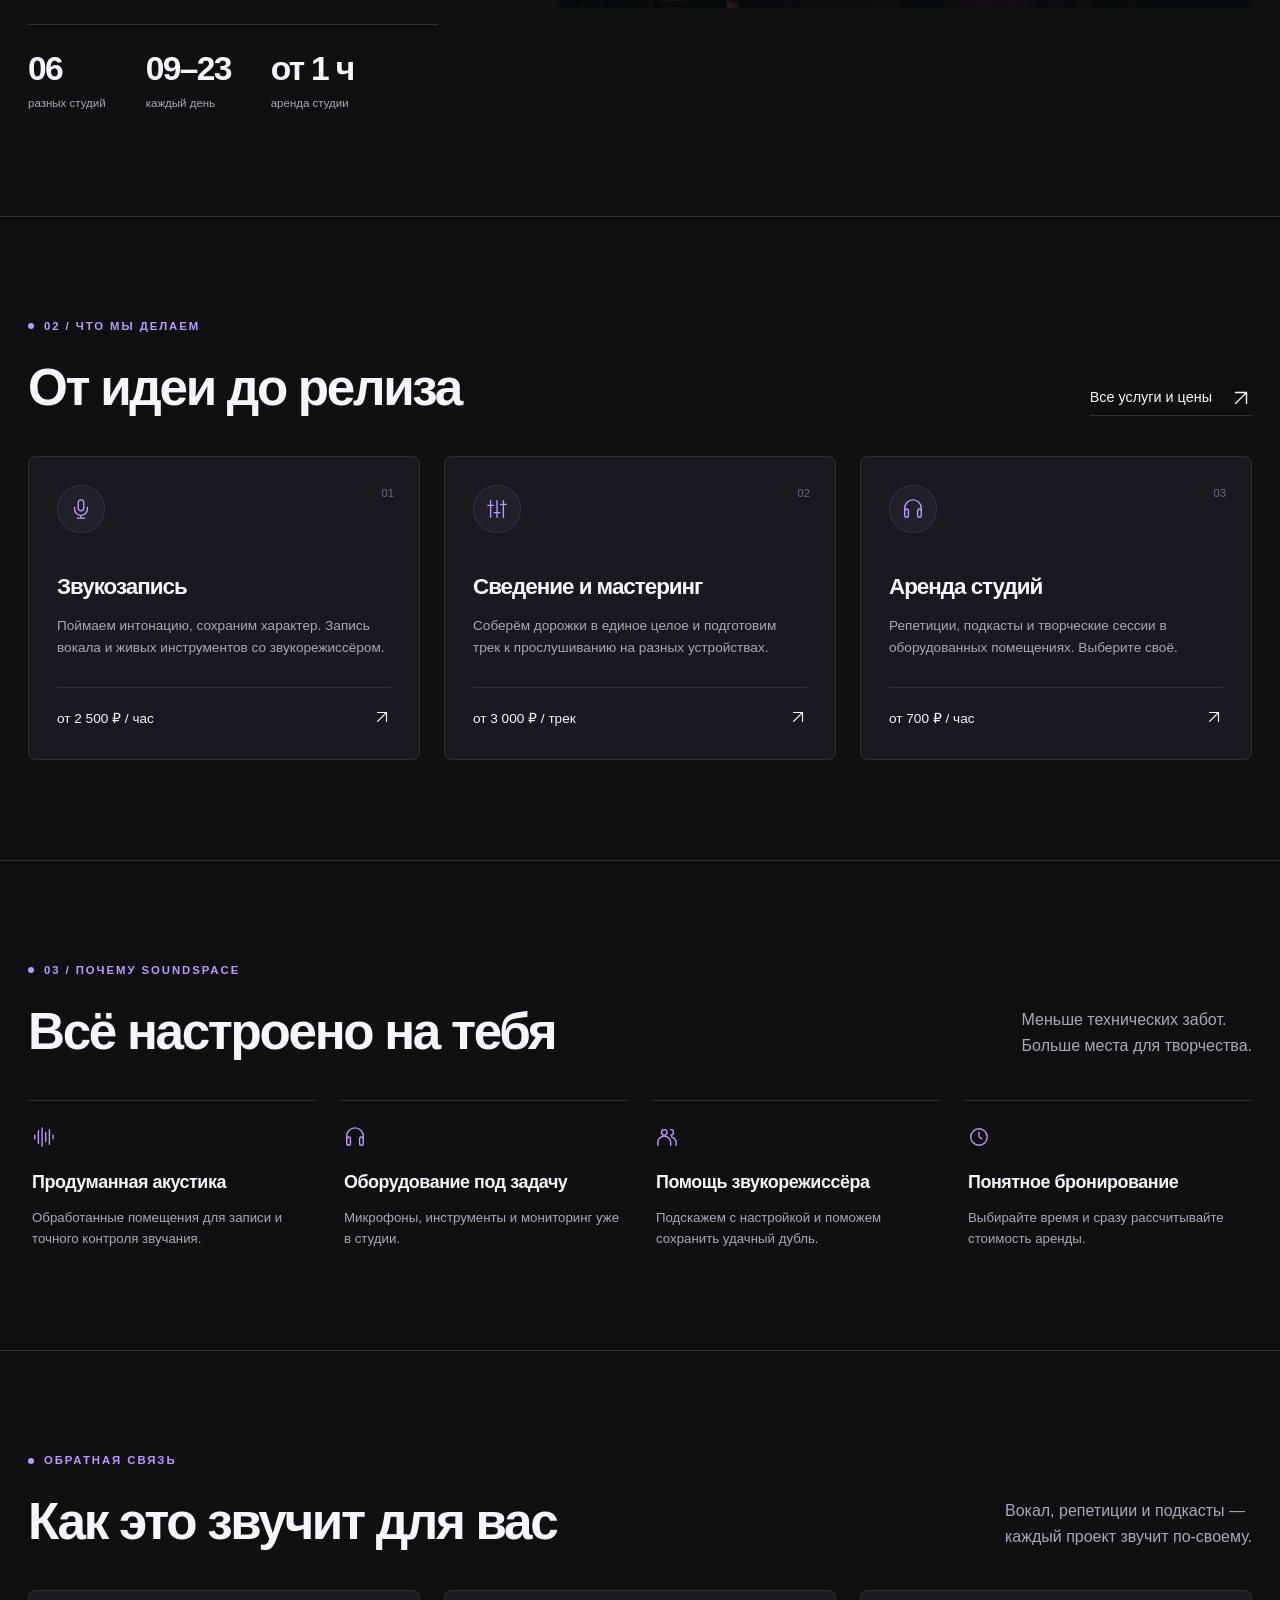
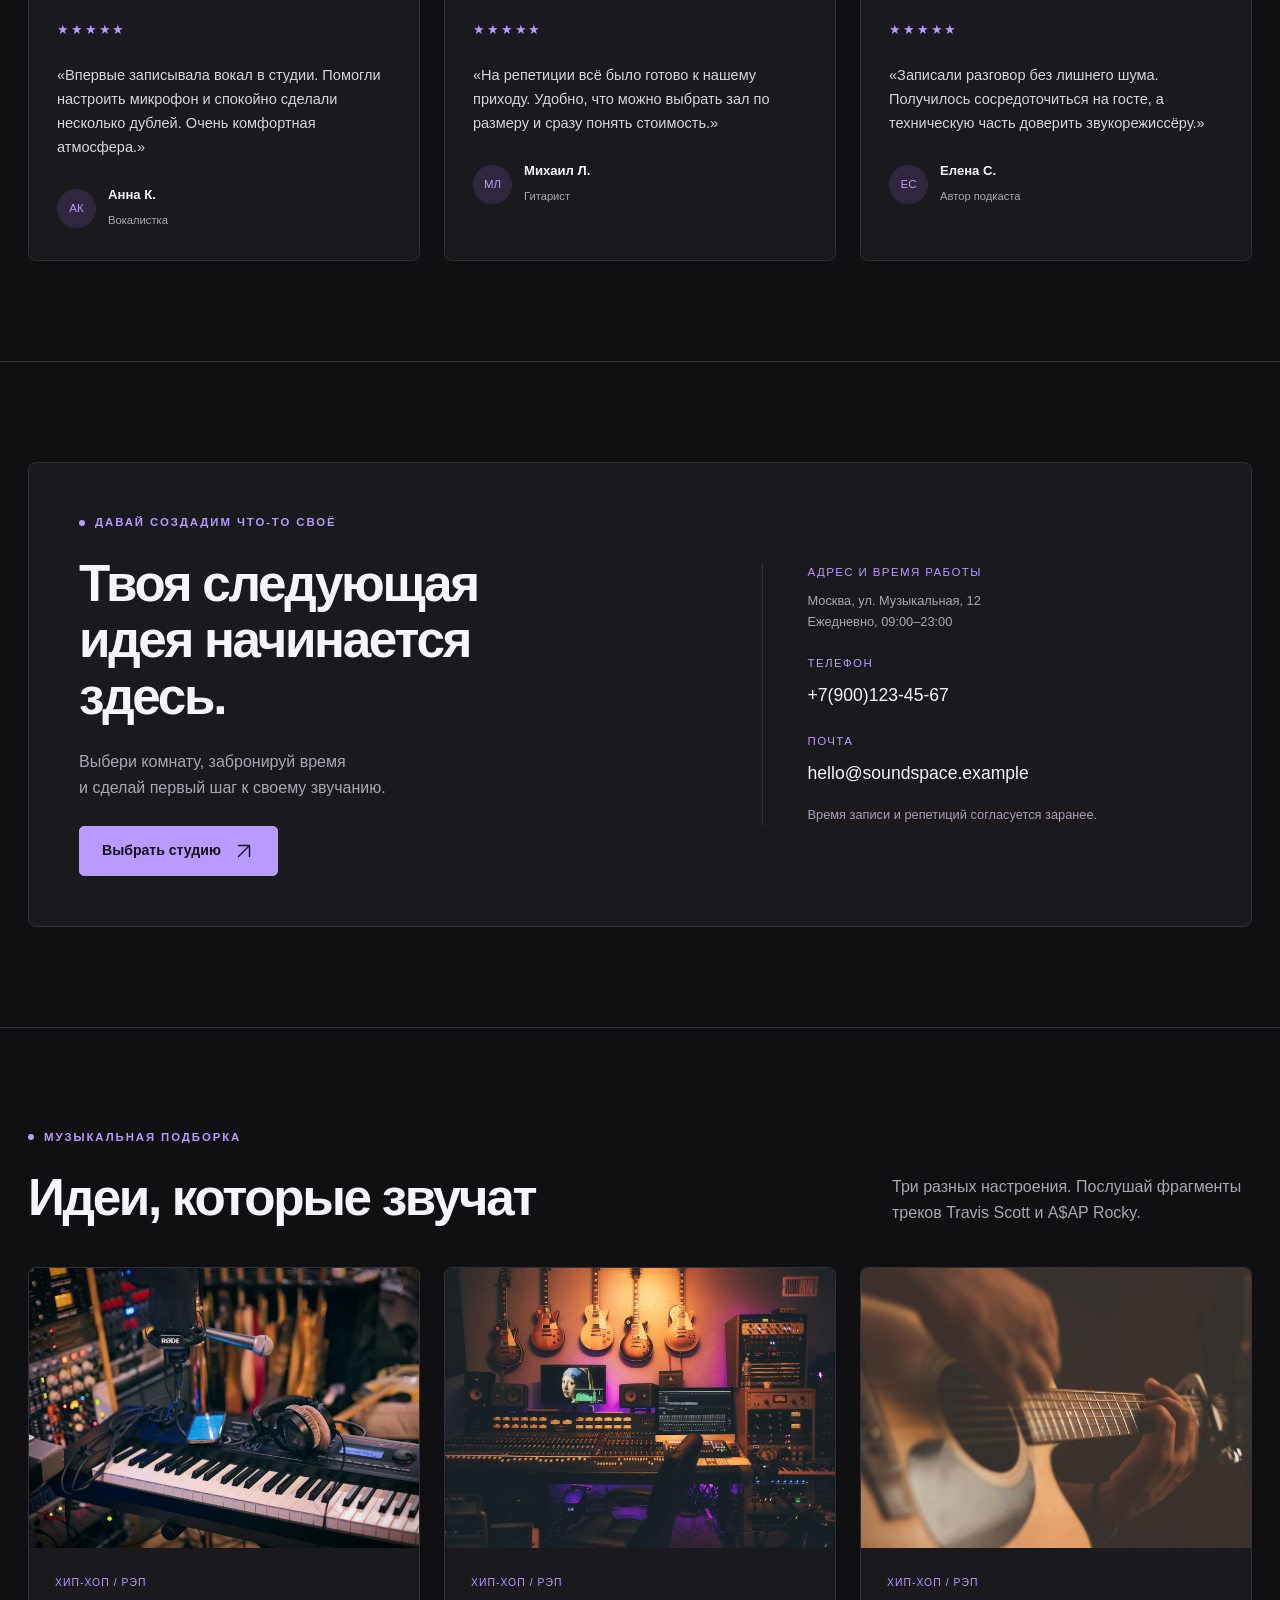
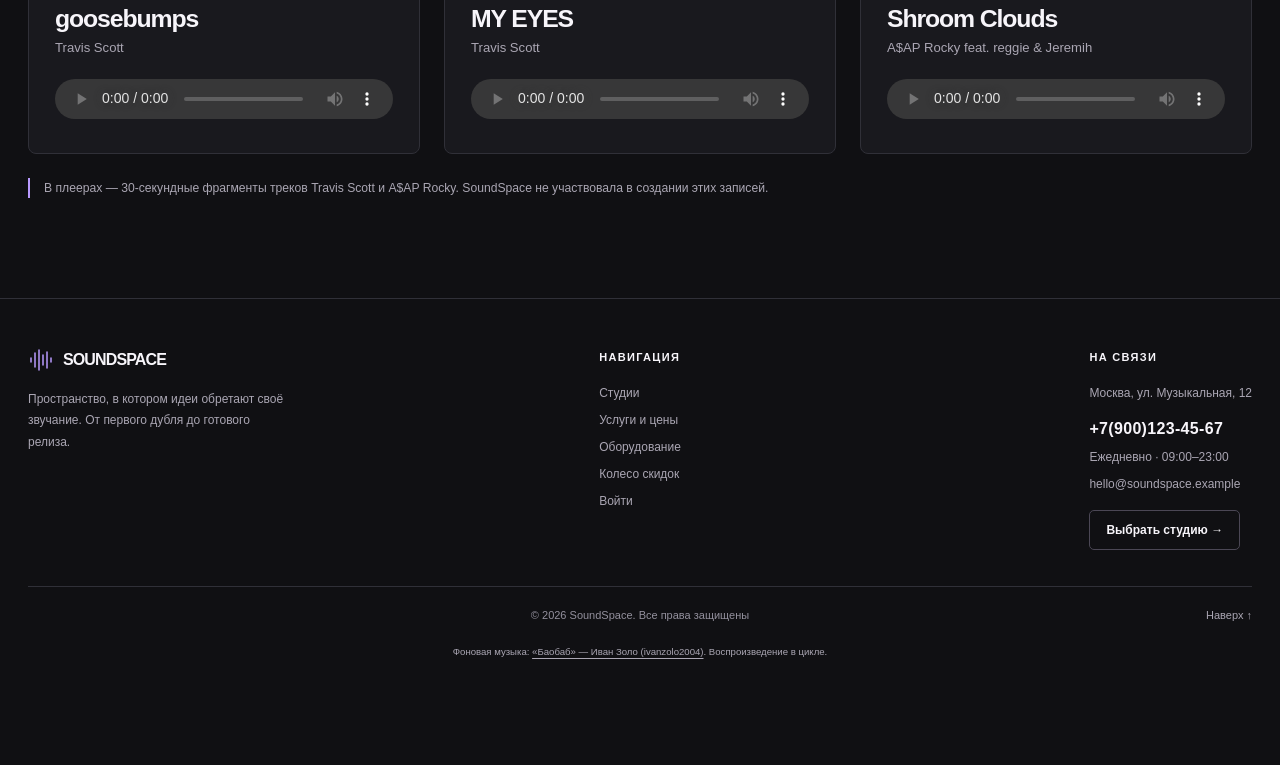
==== commit cde8fe74: "Update background music and allow unlimited wheel spins" ====
--- a/index.html
+++ b/index.html
@@ -489,14 +489,14 @@
           <span class="footer-copyright">© 2026 SoundSpace. Все права защищены</span><a class="muted" href="#main">Наверх ↑</a>
         </div>
       </div>
-          <p class="music-attribution container">Фоновая музыка: <a href="https://incompetech.com/music/royalty-free/index.html?isrc=USUAN1300046" target="_blank" rel="noopener noreferrer">«Dream Culture» — Kevin MacLeod</a> · <a href="https://creativecommons.org/licenses/by/4.0/" target="_blank" rel="noopener noreferrer">CC BY 4.0</a>. Запись без изменений, воспроизведение в цикле.</p>
+          <p class="music-attribution container">Фоновая музыка: <a href="https://open.spotify.com/track/5SAlZmNvOHJb4XjnkNRkhR" target="_blank" rel="noopener noreferrer">«Баобаб» — Иван Золо (ivanzolo2004)</a>. Воспроизведение в цикле.</p>
     </footer>
     <aside class="music-dock" aria-label="Фоновая музыка">
       <div class="music-equalizer" aria-hidden="true"><i></i><i></i><i></i><i></i></div>
-      <div class="music-info"><span>НА СВОЕЙ ВОЛНЕ</span><small id="music-status" role="status">Музыка для настроения</small></div>
+      <div class="music-info"><span>НА СВОЕЙ ВОЛНЕ</span><small id="music-status" role="status">Баобаб · Иван Золо</small></div>
       <button type="button" id="music-toggle" class="music-toggle" aria-pressed="false" aria-controls="background-music"><span data-music-label>Включить</span></button>
       <label class="music-volume-label" for="music-volume"><span class="visually-hidden">Громкость фоновой музыки</span><input id="music-volume" type="range" min="0" max="100" value="20" aria-label="Громкость фоновой музыки"></label>
-      <audio id="background-music" preload="none" loop><source src="assets/audio/kevin-macleod-dream-culture.mp3" type="audio/mpeg"></audio>
+      <audio id="background-music" preload="none" loop><source src="assets/audio/ivan-zolo-baobab.mp3" type="audio/mpeg"></audio>
     </aside>
     <noscript>
     <p class="container site-note">
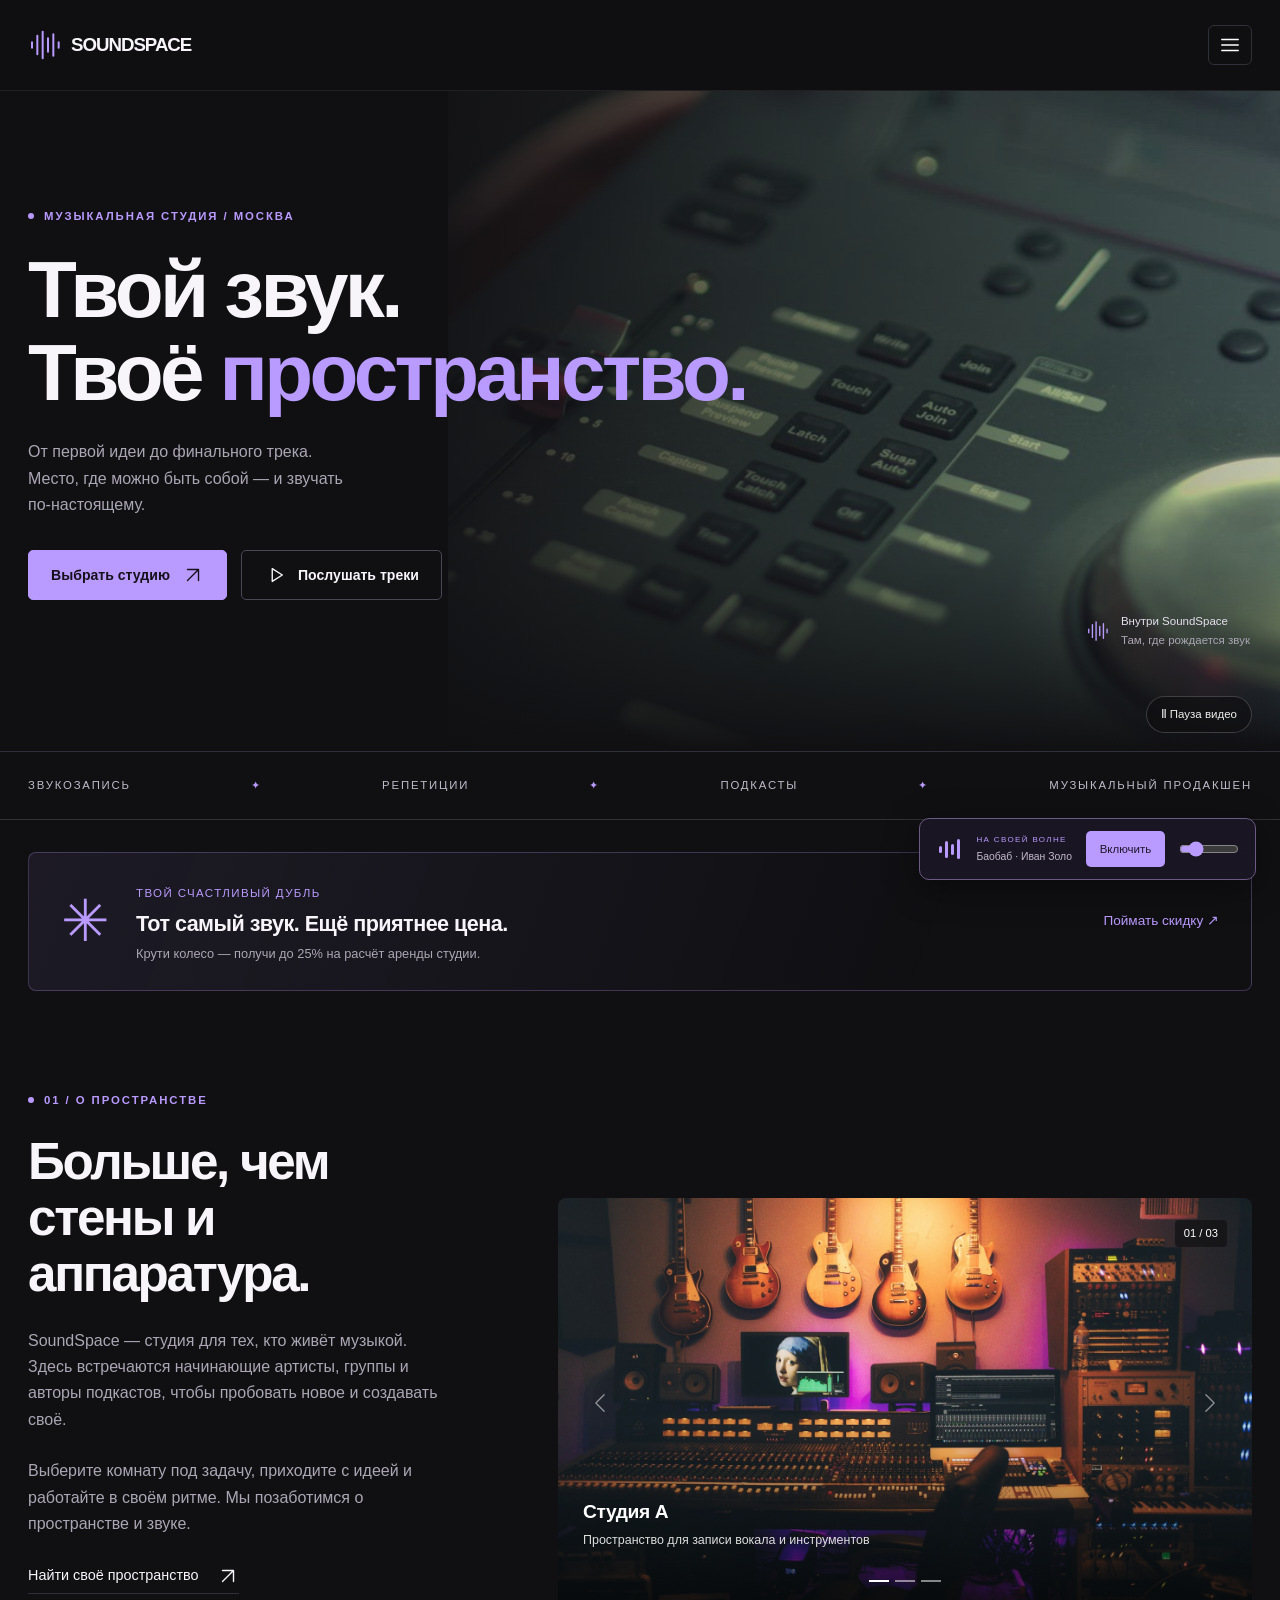
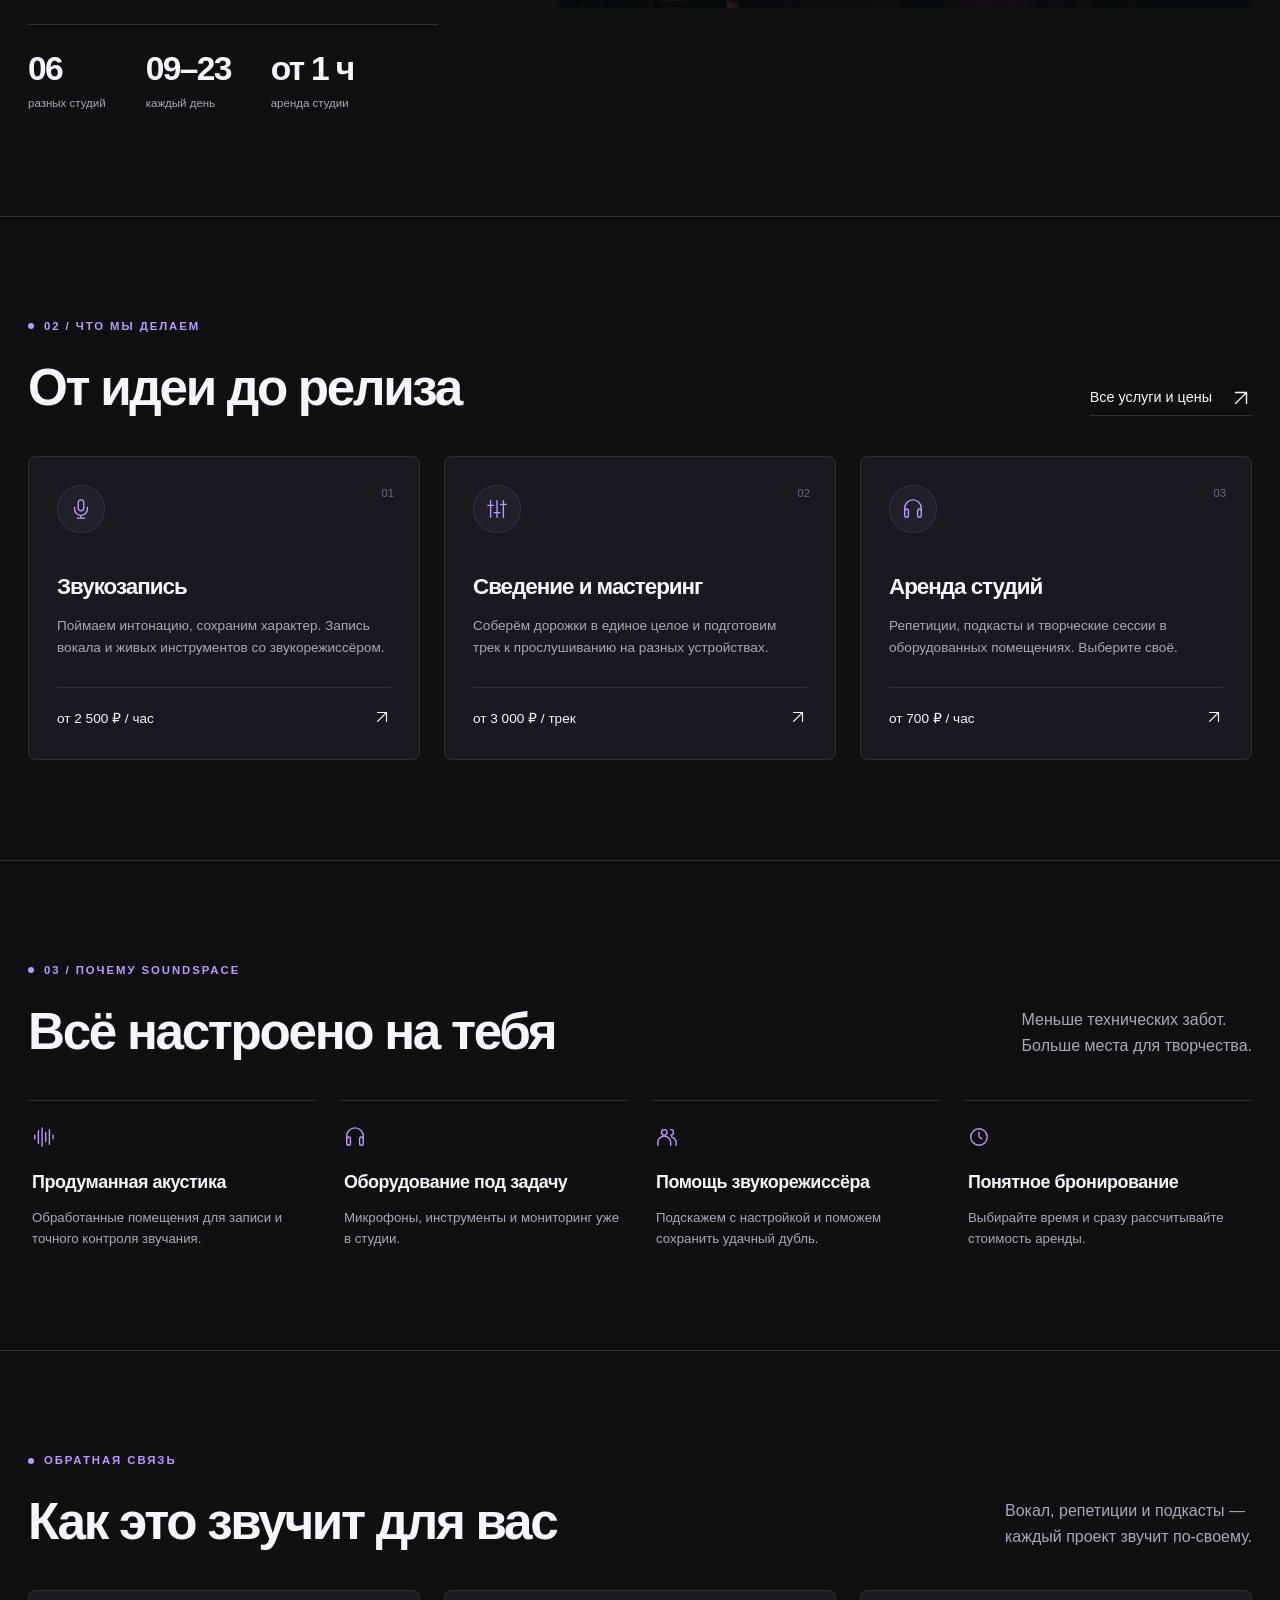
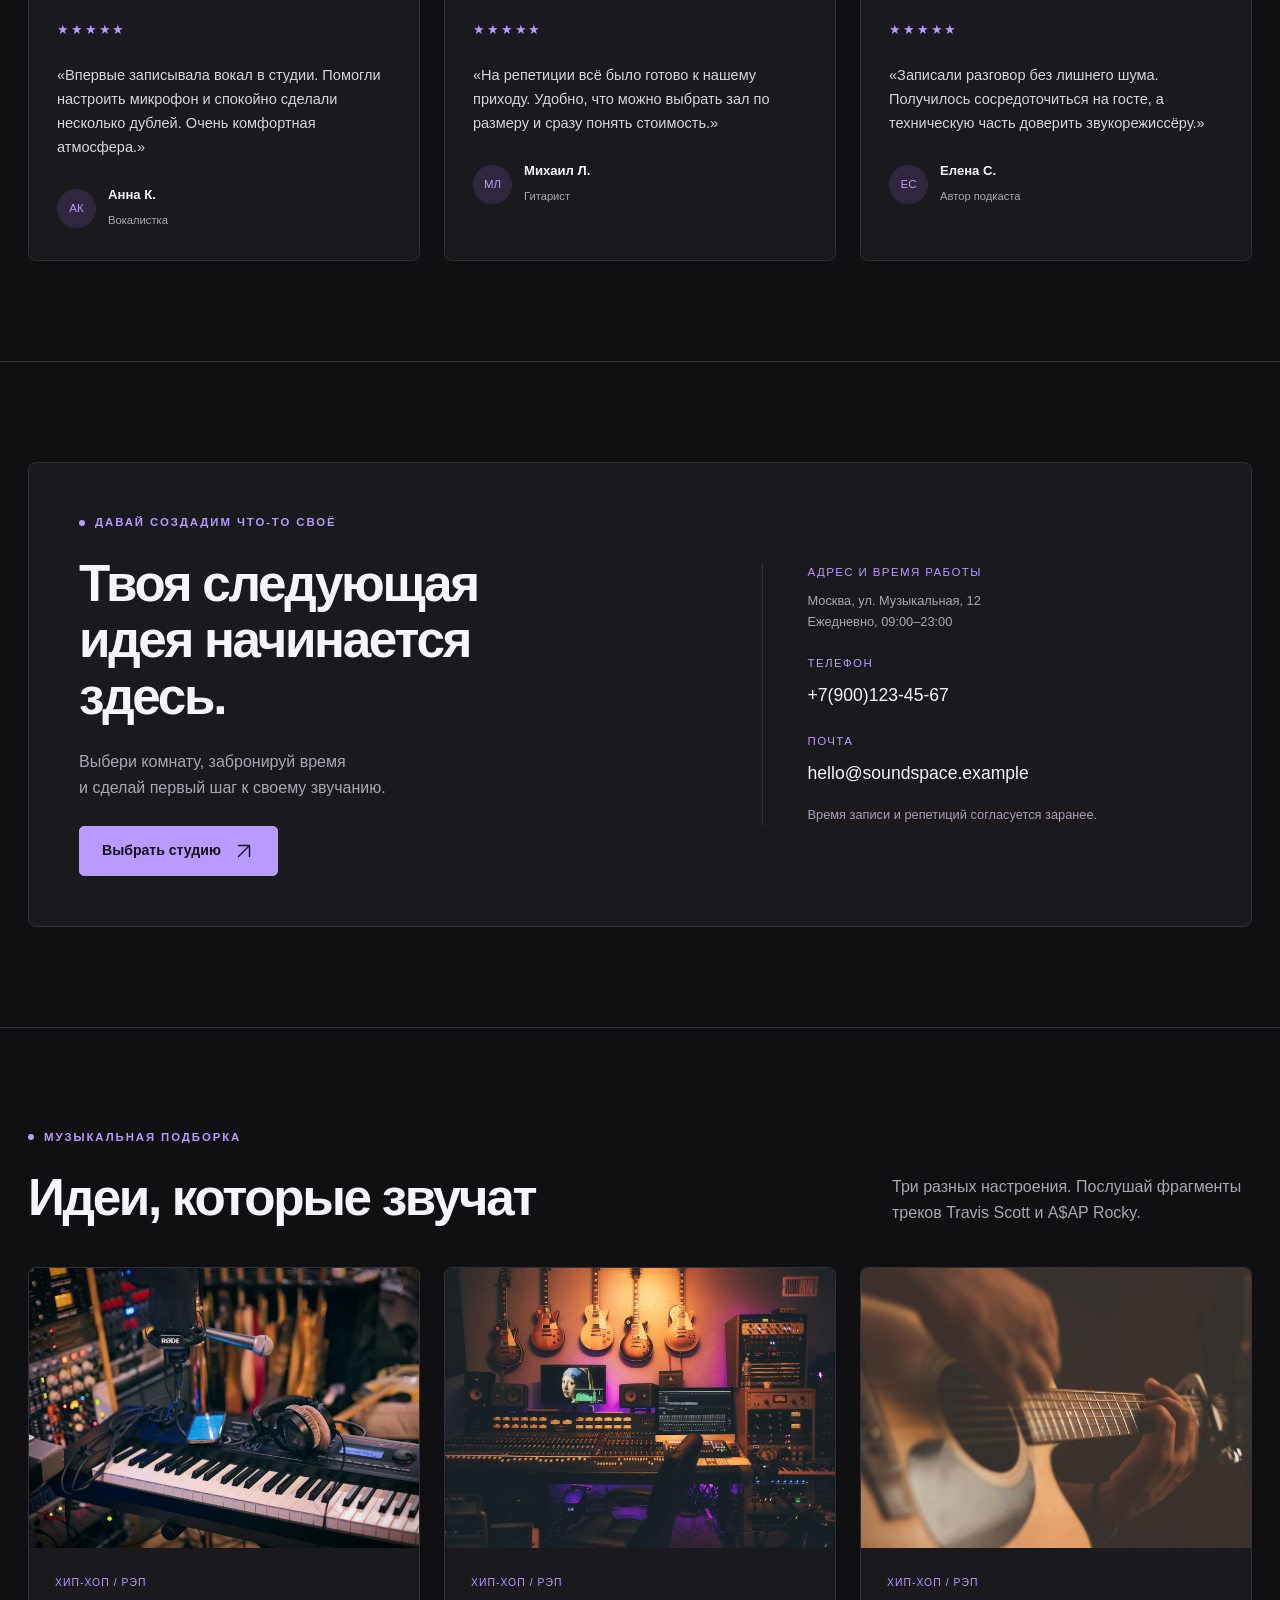
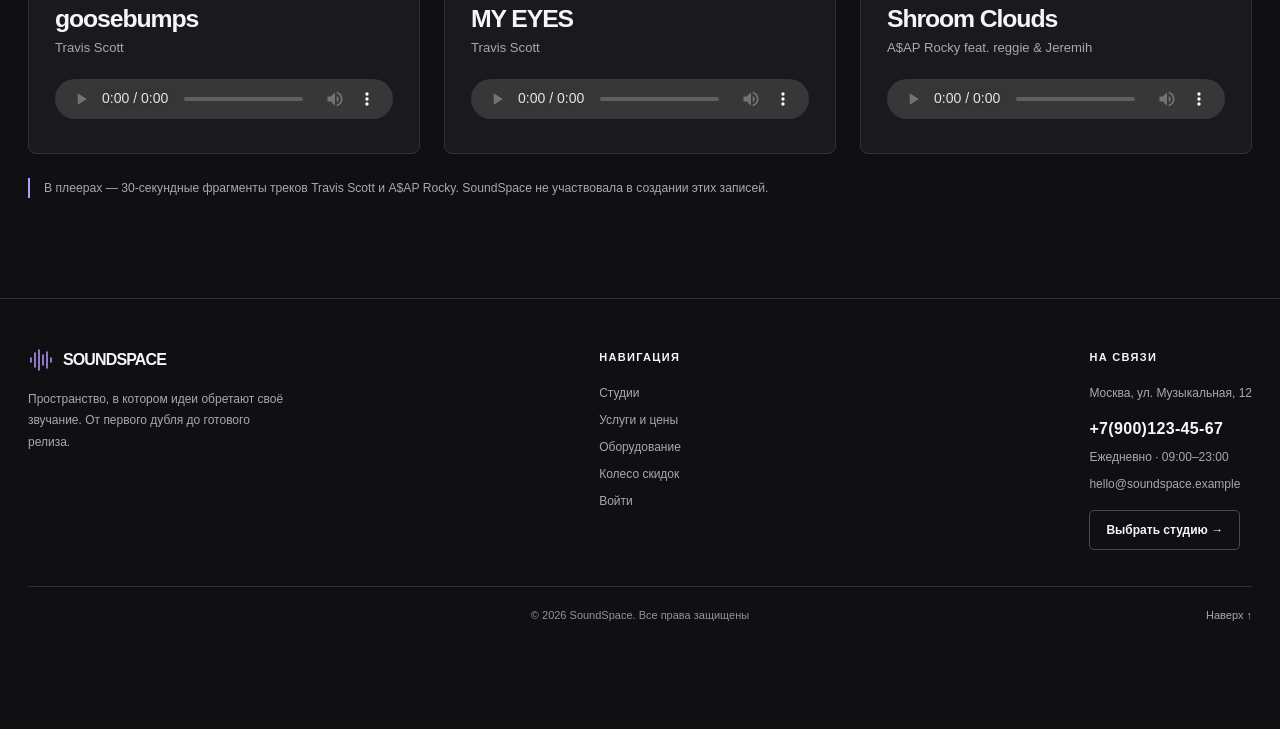
==== commit 6552cd65: "Remove background music attribution from all footers" ====
--- a/index.html
+++ b/index.html
@@ -489,7 +489,6 @@
           <span class="footer-copyright">© 2026 SoundSpace. Все права защищены</span><a class="muted" href="#main">Наверх ↑</a>
         </div>
       </div>
-          <p class="music-attribution container">Фоновая музыка: <a href="https://open.spotify.com/track/5SAlZmNvOHJb4XjnkNRkhR" target="_blank" rel="noopener noreferrer">«Баобаб» — Иван Золо (ivanzolo2004)</a>. Воспроизведение в цикле.</p>
     </footer>
     <aside class="music-dock" aria-label="Фоновая музыка">
       <div class="music-equalizer" aria-hidden="true"><i></i><i></i><i></i><i></i></div>
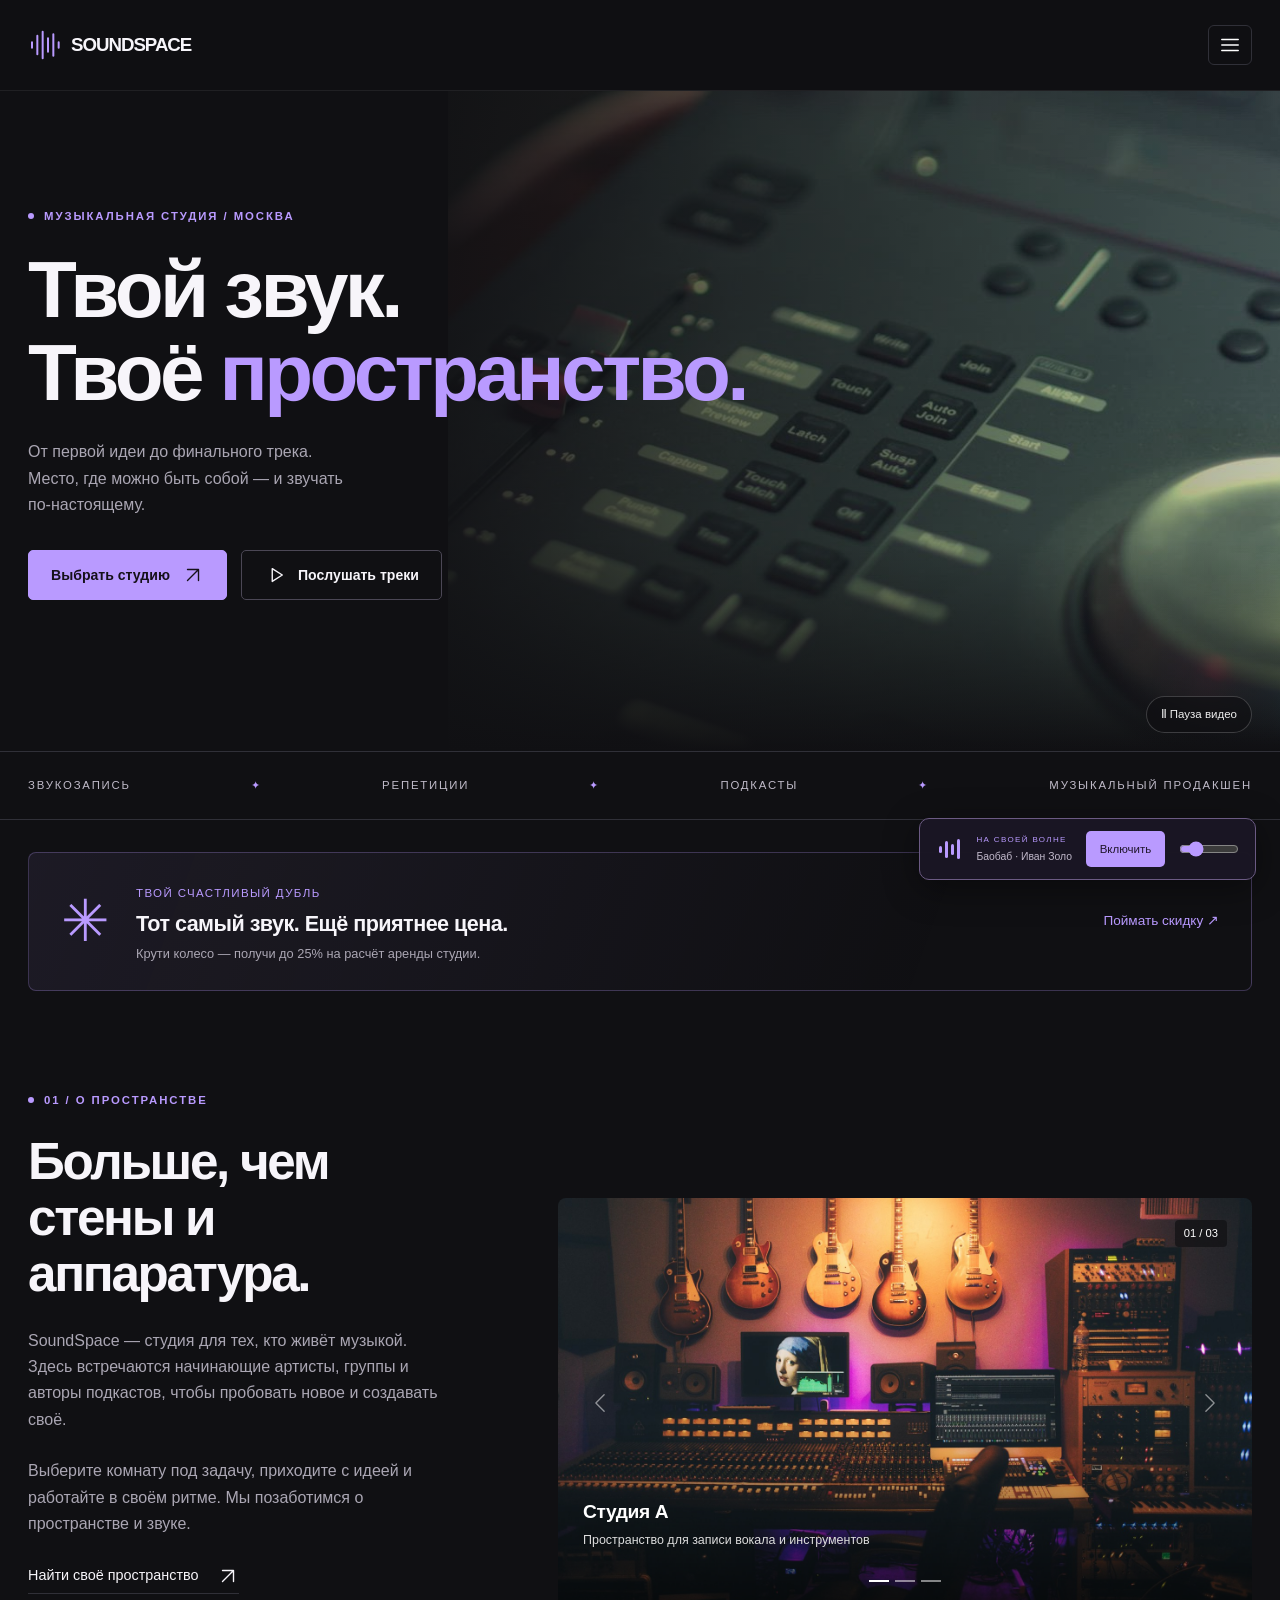
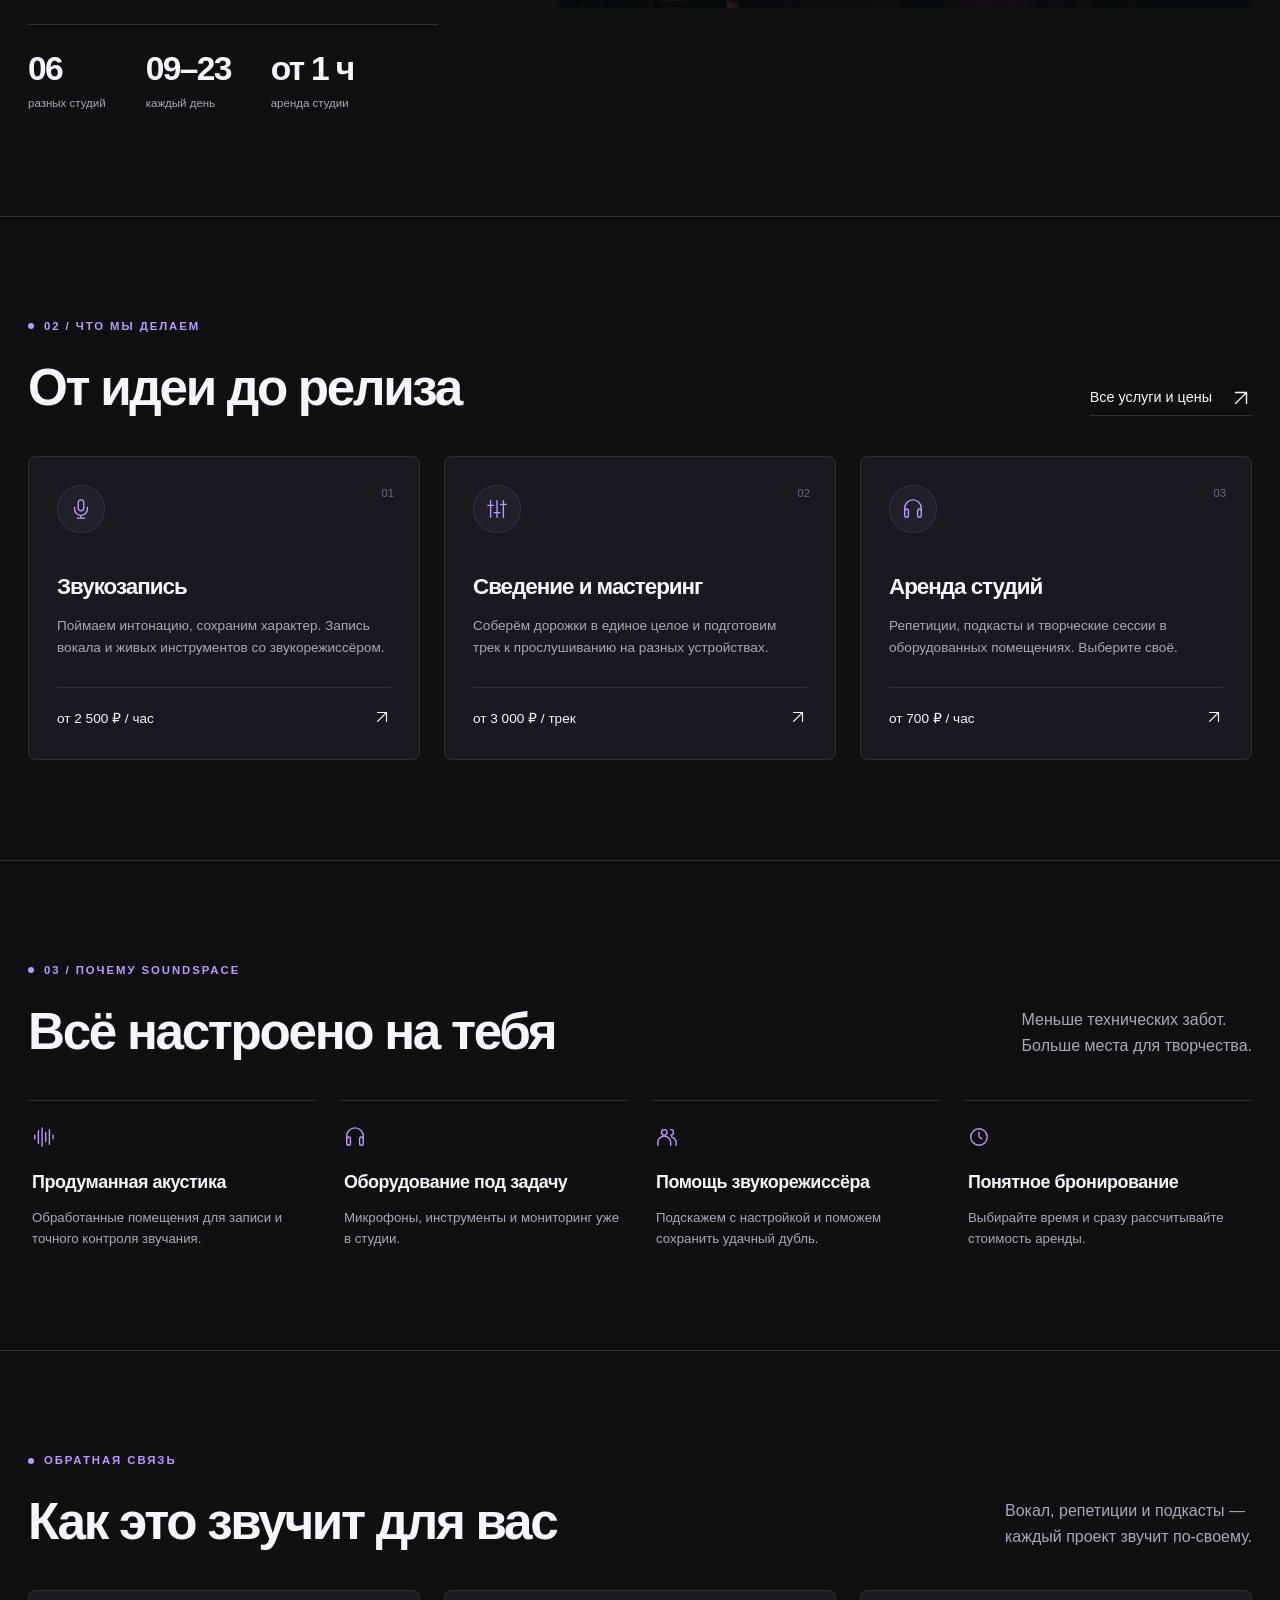
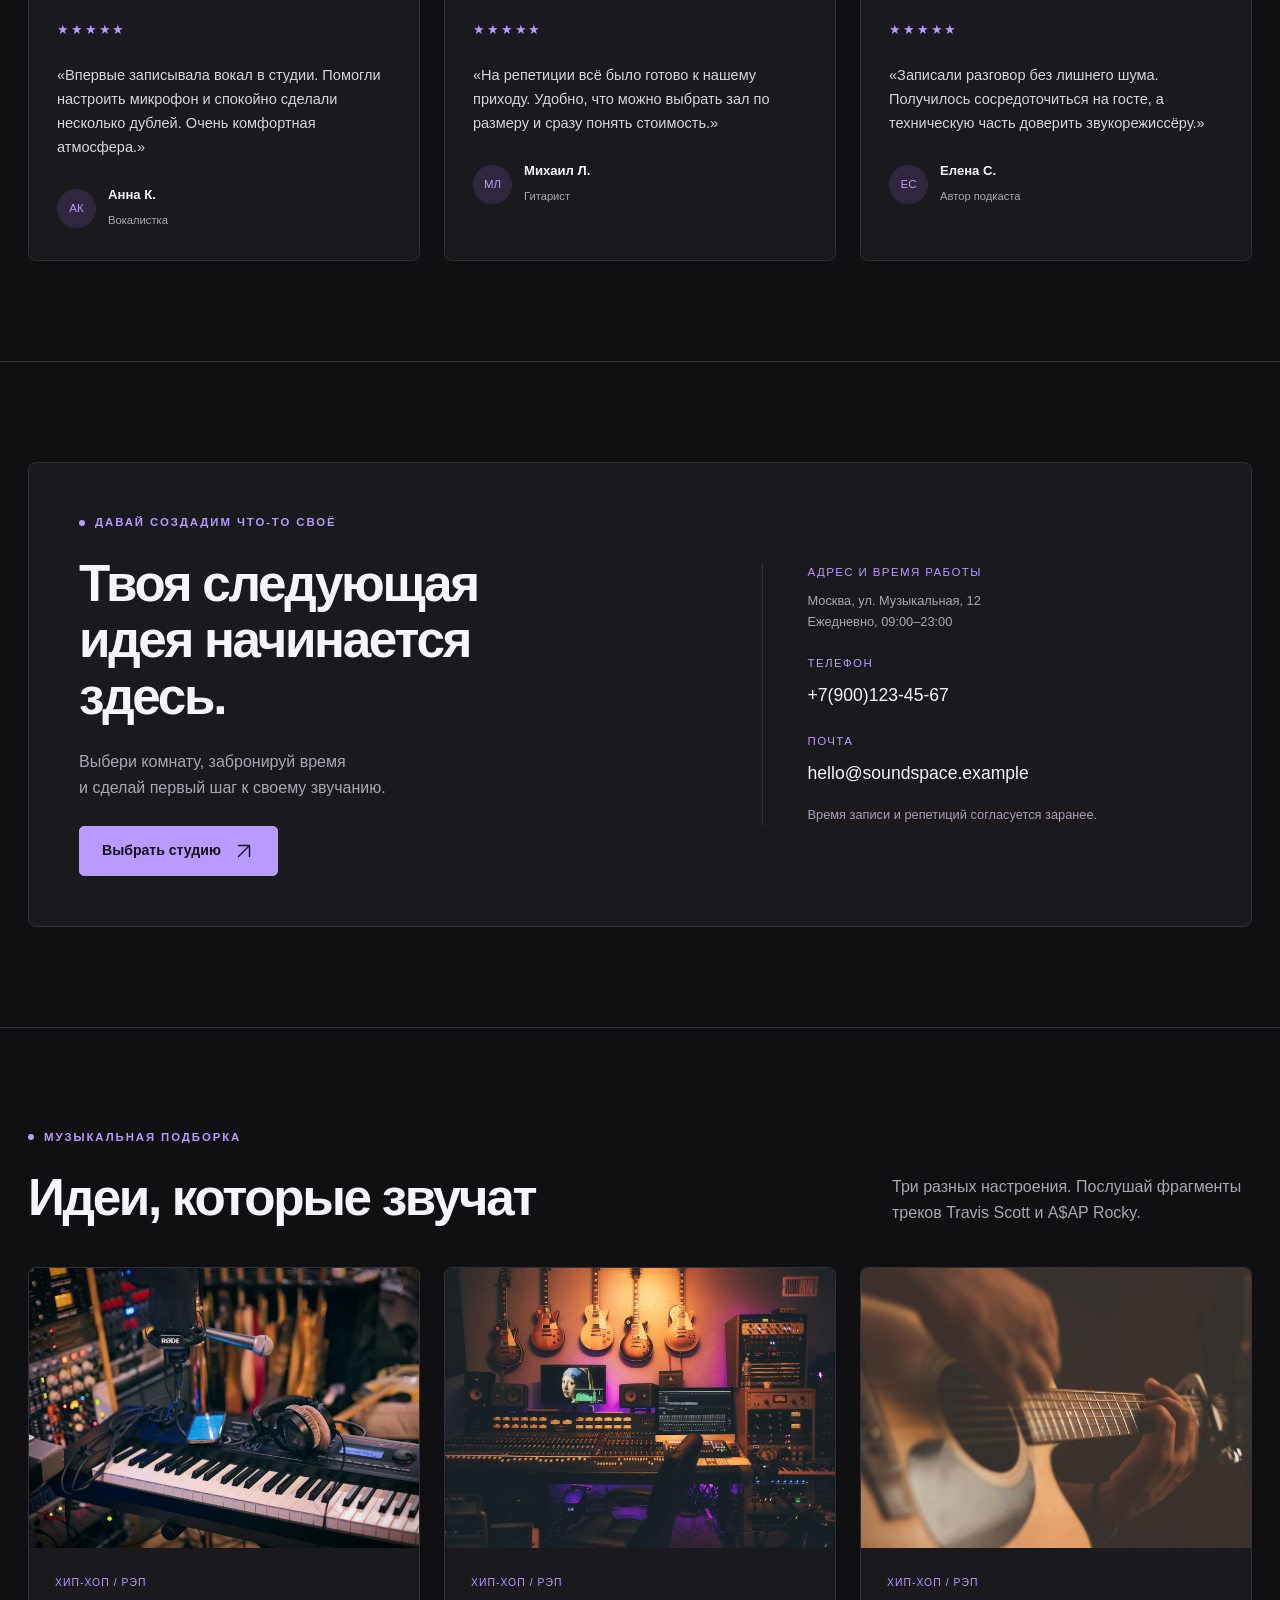
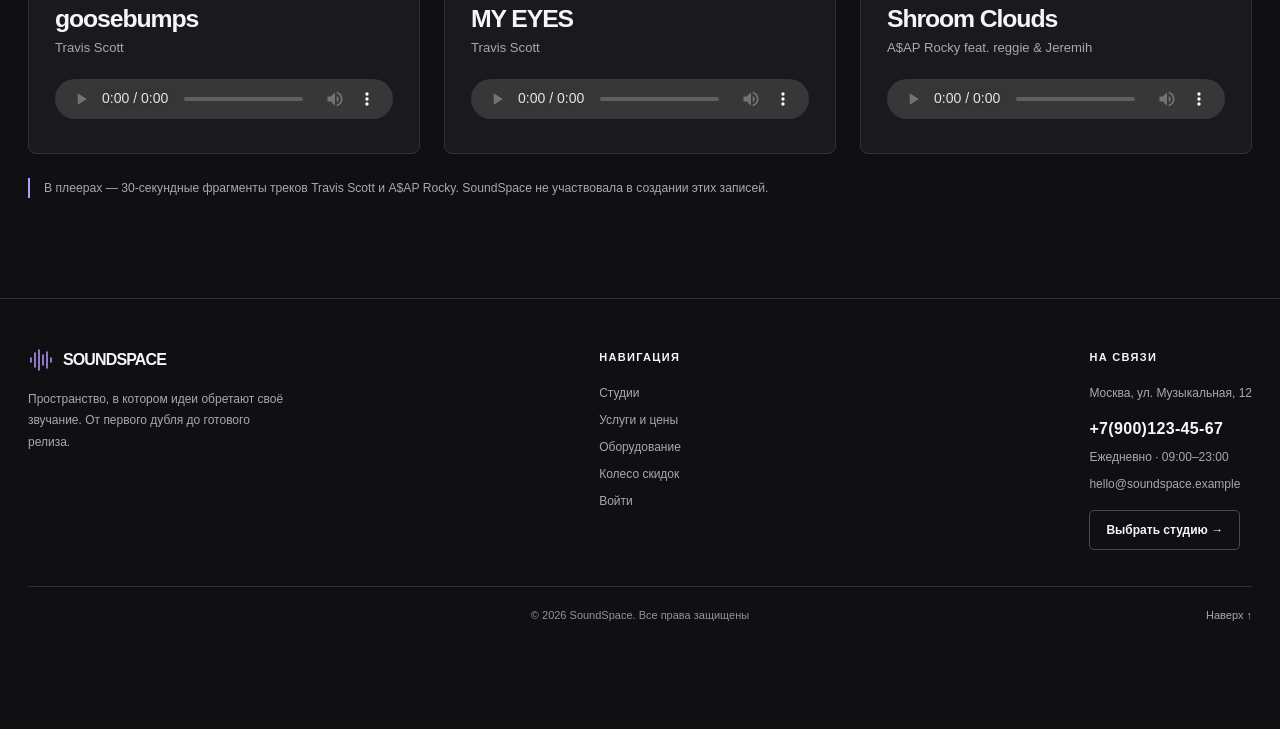
==== commit 87e0c5ae: "Remove homepage hero caption and its icon" ====
--- a/index.html
+++ b/index.html
@@ -68,9 +68,6 @@
           <div class="hero-actions">
             <a class="btn btn-primary" href="studios.html">Выбрать студию <svg class="icon " width="24" height="24" viewBox="0 0 24 24" fill="none" stroke="currentColor" stroke-width="1.5" stroke-linecap="round" stroke-linejoin="round" aria-hidden="true"><path d="M6 18 18 6M6 6h12v12"/></svg></a><a class="btn btn-outline-light" href="#music"><svg class="icon " width="24" height="24" viewBox="0 0 24 24" fill="none" stroke="currentColor" stroke-width="1.5" stroke-linecap="round" stroke-linejoin="round" aria-hidden="true"><path d="m9 5 11 7-11 7Z"/></svg>Послушать треки</a>
           </div>
-          <div class="hero-caption">
-            <svg class="icon " width="24" height="24" viewBox="0 0 24 24" fill="none" stroke="currentColor" stroke-width="1.5" stroke-linecap="round" stroke-linejoin="round" aria-hidden="true"><path d="M3 10v4M7 5v14M11 2v20M15 7v10M19 4v16M23 10v4"/></svg><span>Внутри SoundSpace<br><span class="muted">Там, где рождается звук</span></span>
-          </div>
         </div>
         <button type="button" class="video-toggle" id="video-toggle" aria-controls="hero-video" aria-pressed="false">▶ Включить видео</button>
       </section>
